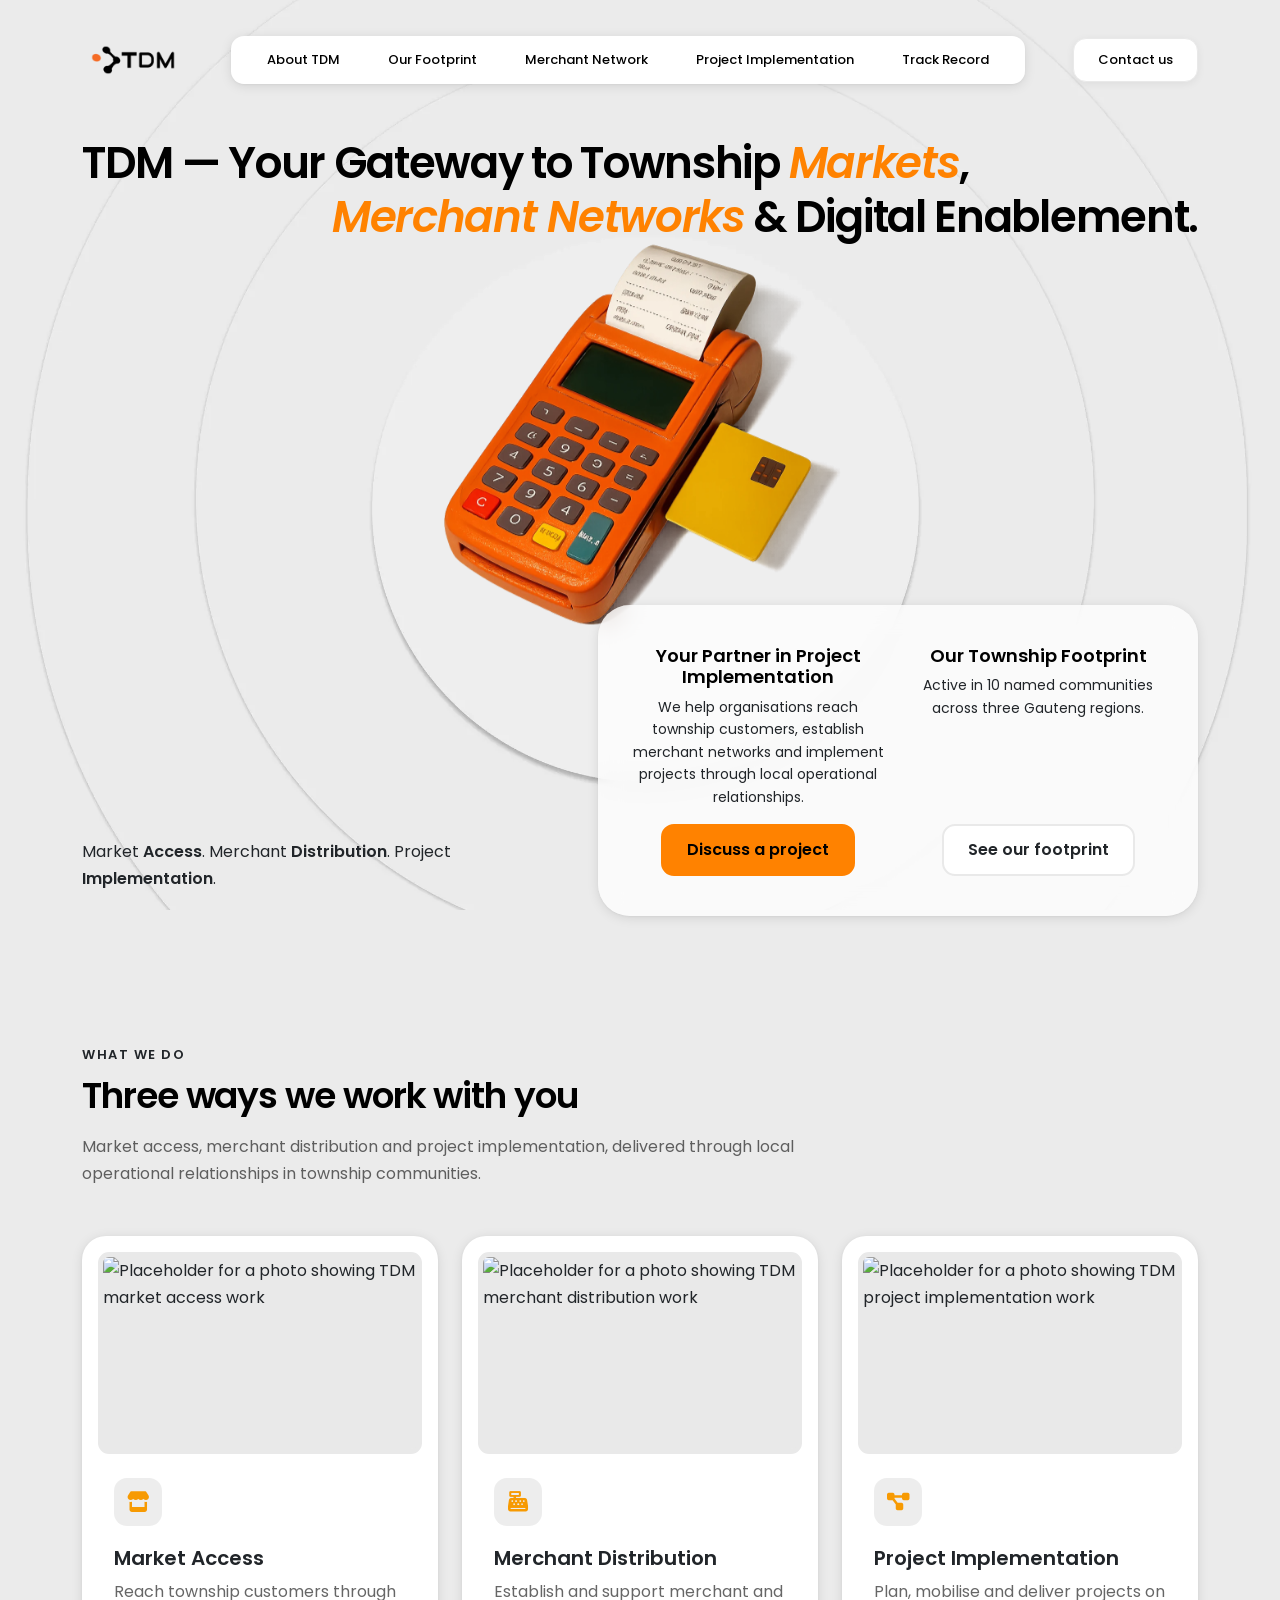
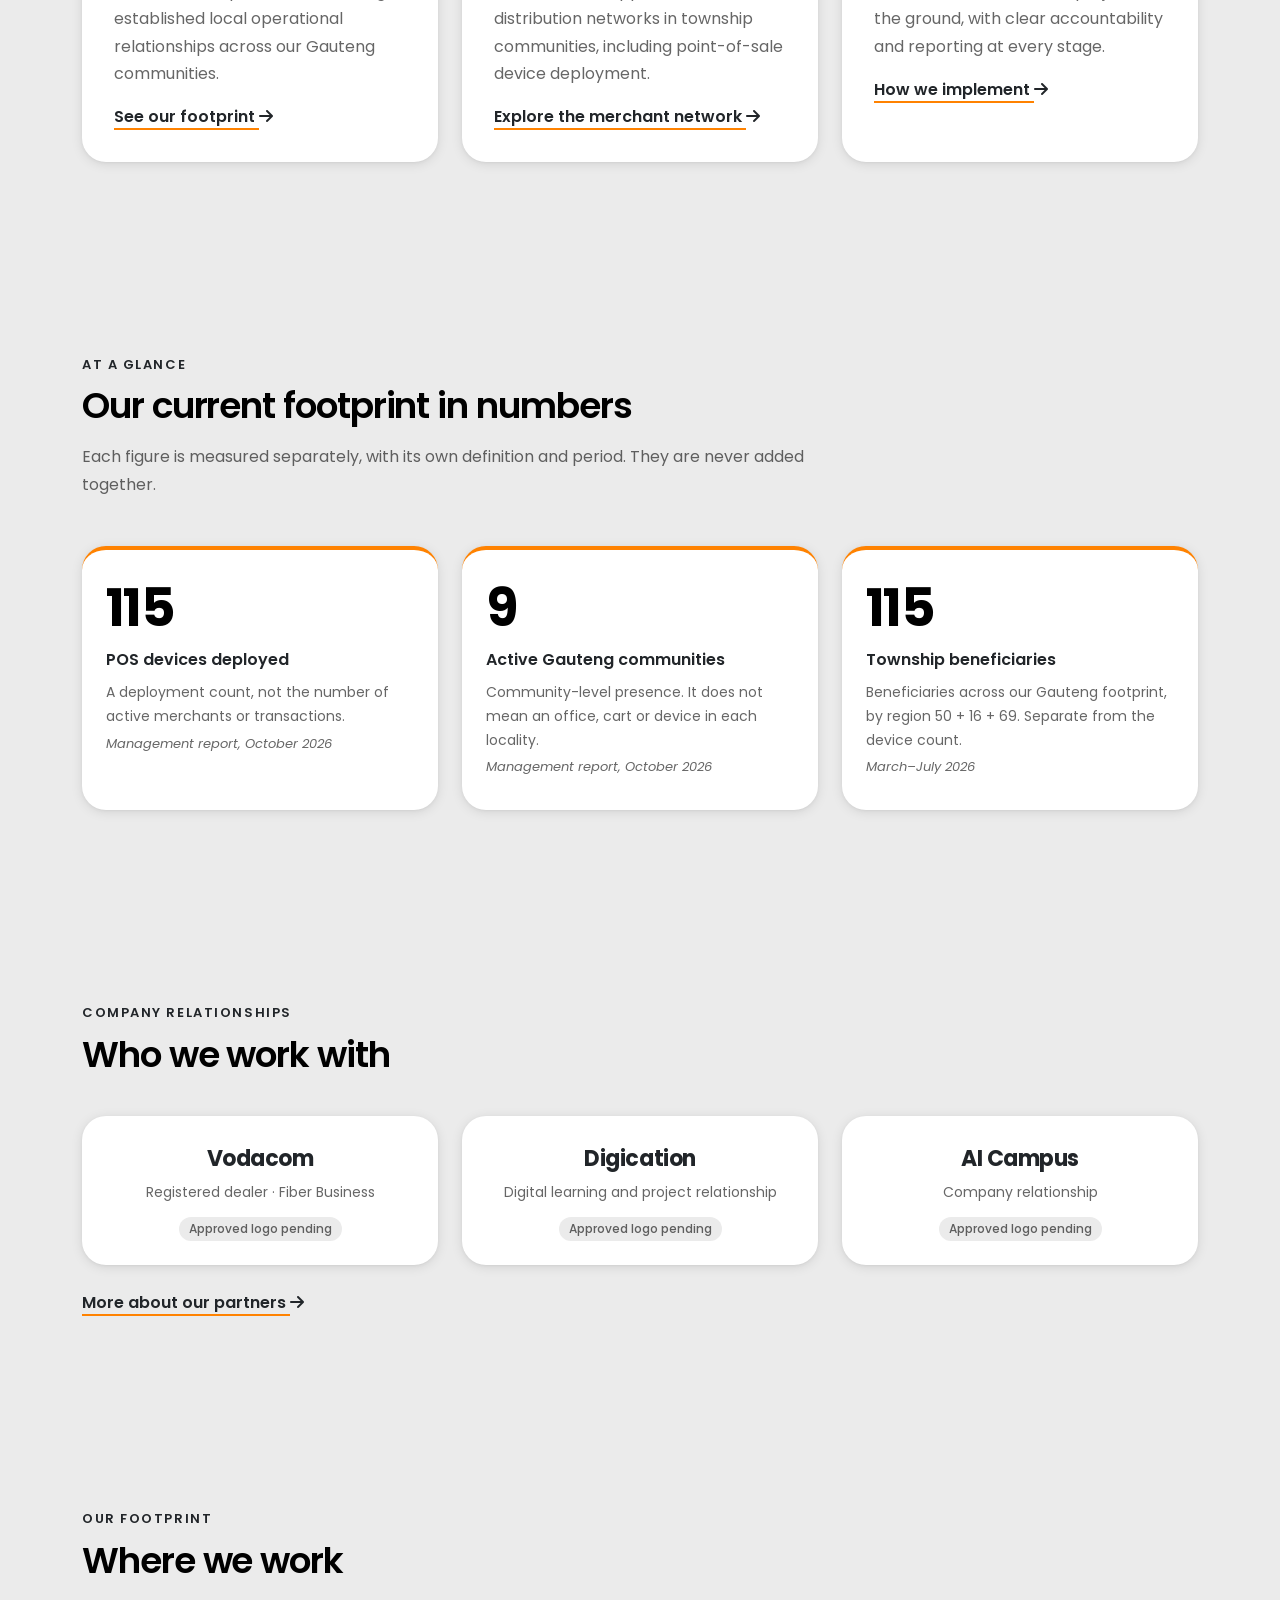
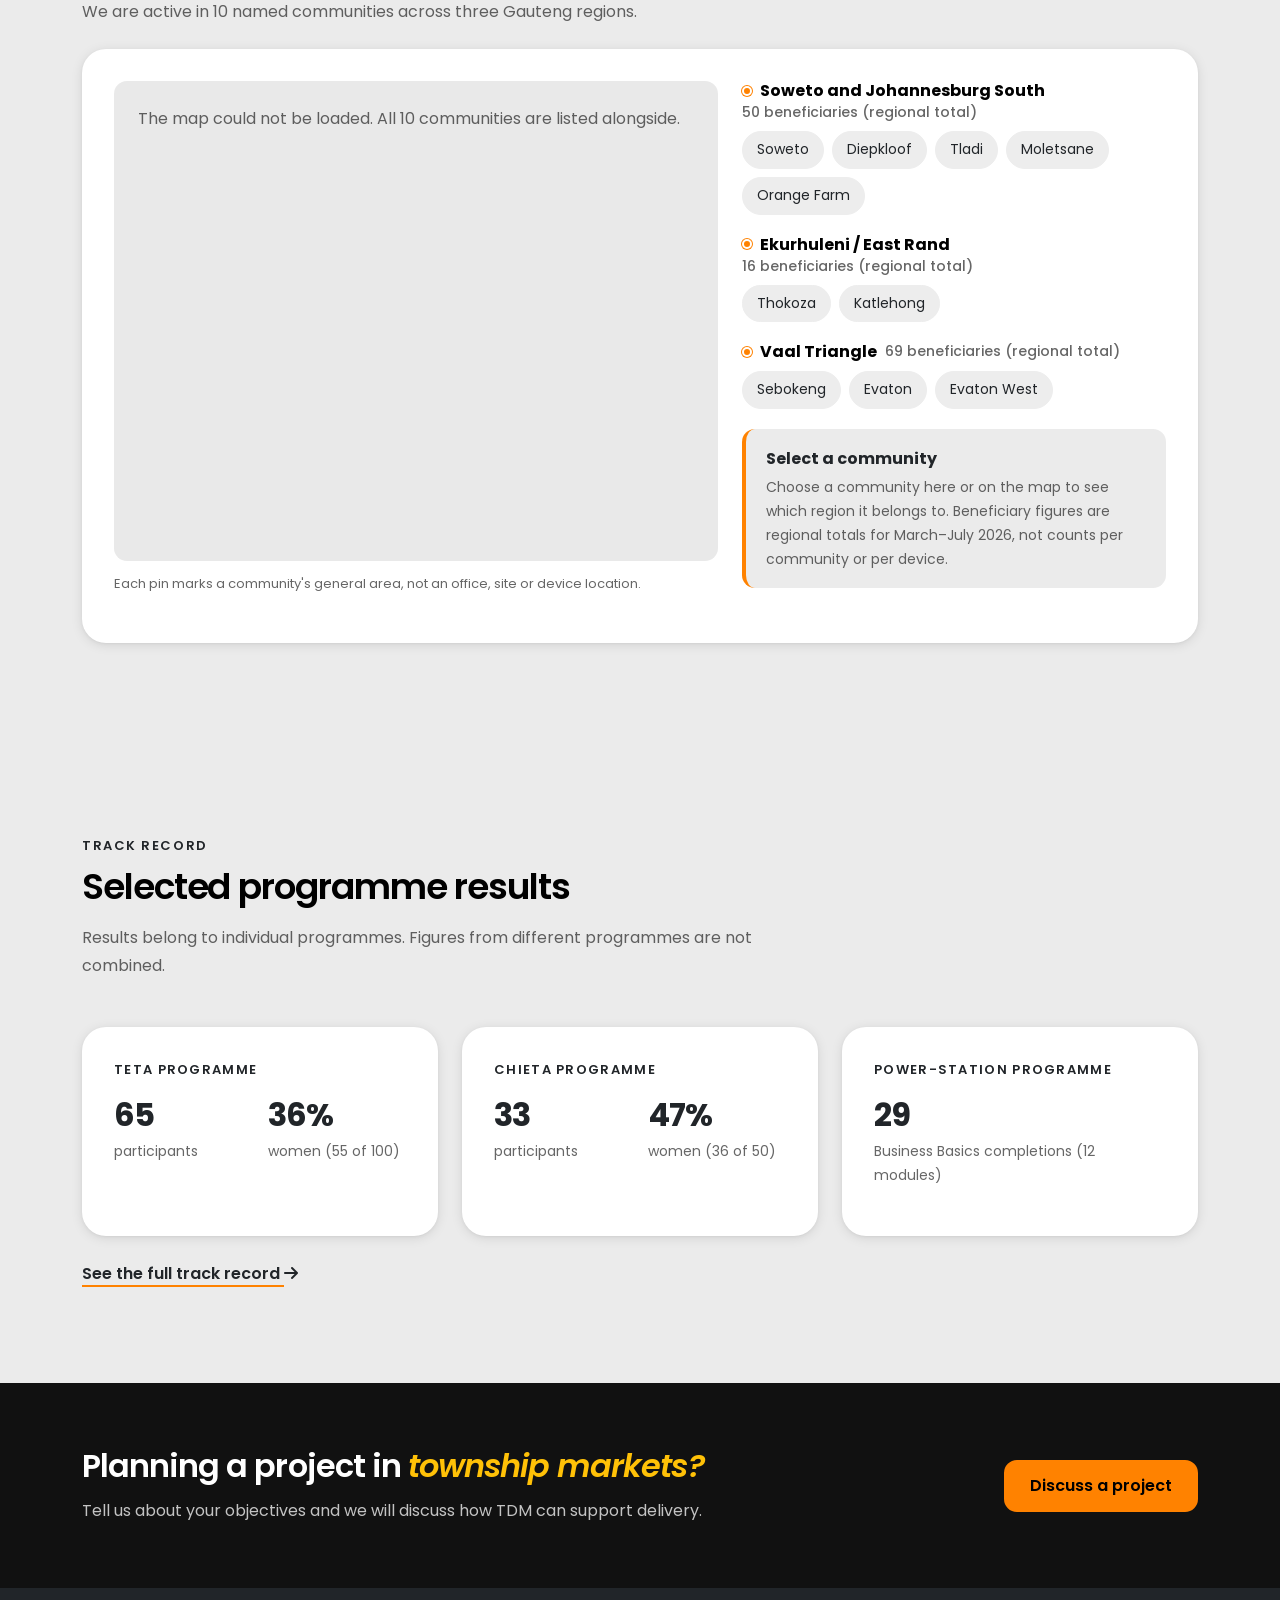
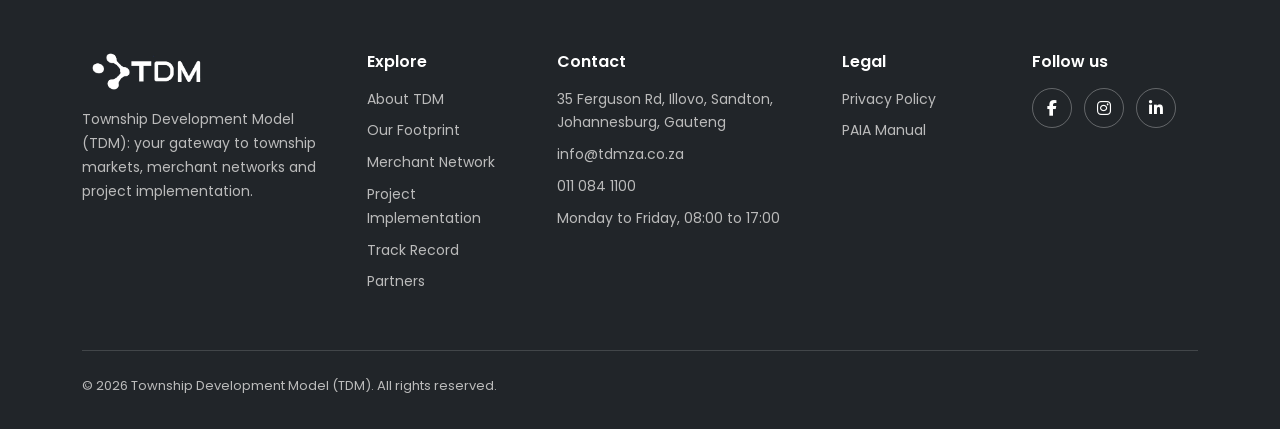
==== index.html @ f3678024 "TDM website revamp: staging build Static site built from developer package v2.0 on the original site" ====
<!DOCTYPE html>
<html lang="en-ZA">

<head>
  <meta charset="UTF-8">
  <meta name="viewport" content="width=device-width, initial-scale=1.0">
  <meta name="robots" content="noindex, nofollow">
  <title>Township Development Model (TDM) | Township Markets, Merchant Networks &amp; Project Implementation</title>
  <meta name="description" content="Township Development Model (TDM) is your gateway to township markets, merchant networks and digital enablement, and your partner in project implementation.">
  <meta name="keywords" content="TDM, Township Development Model, township markets, merchant networks, project implementation, Gauteng, digital enablement">
  <meta property="og:type" content="website">
  <meta property="og:site_name" content="Township Development Model (TDM)">
  <meta property="og:title" content="Township Development Model (TDM) | Township Markets, Merchant Networks &amp; Project Implementation">
  <meta property="og:description" content="Township Development Model (TDM) is your gateway to township markets, merchant networks and digital enablement, and your partner in project implementation.">
  <meta property="og:url" content="https://tdmza.co.za/">
  <meta property="og:image" content="https://tdmza.co.za/images/logo/tdm.webp">
  <link rel="icon" href="images/logo/tdm.webp" type="image/webp">
  <link rel="preconnect" href="https://fonts.googleapis.com">
  <link rel="preconnect" href="https://fonts.gstatic.com" crossorigin>
  <link rel="stylesheet" href="https://fonts.googleapis.com/css2?family=Poppins:wght@400;500;600;700&amp;display=swap">
  <link rel="stylesheet" href="https://cdn.jsdelivr.net/npm/bootstrap@5.3.3/dist/css/bootstrap.min.css" integrity="sha384-QWTKZyjpPEjISv5WaRU9OFeRpok6YctnYmDr5pNlyT2bRjXh0JMhjY6hW+ALEwIH" crossorigin="anonymous">
  <link rel="stylesheet" href="https://cdnjs.cloudflare.com/ajax/libs/font-awesome/6.5.1/css/all.min.css">
  <link rel="stylesheet" href="https://cdnjs.cloudflare.com/ajax/libs/leaflet/1.9.4/leaflet.min.css" integrity="sha384-c6Rcwz4e4CITMbu/NBmnNS8yN2sC3cUElMEMfP3vqqKFp7GOYaaBBCqmaWBjmkjb" crossorigin="anonymous">
  <link rel="stylesheet" href="css/styles.css">
</head>

<body class="site-body">
  <a class="skip-link" href="#main_content">Skip to main content</a>
  <header class="site-header">
    <div class="container-xl site-header-row">
      <a class="site-logo-link" href="index.html"><img src="images/logo/tdm.webp" alt="Township Development Model (TDM) home" class="site-logo" width="126" height="89"></a>
      <nav class="d-none d-lg-block" aria-label="Main navigation">
        <ul class="nav-pill d-flex">
          <li class="nav-pill-item"><a class="nav-pill-link" href="about.html">About TDM</a></li>
          <li class="nav-pill-item"><a class="nav-pill-link" href="footprint.html">Our Footprint</a></li>
          <li class="nav-pill-item"><a class="nav-pill-link" href="merchant-network.html">Merchant Network</a></li>
          <li class="nav-pill-item"><a class="nav-pill-link" href="project-implementation.html">Project Implementation</a></li>
          <li class="nav-pill-item"><a class="nav-pill-link" href="track-record.html">Track Record</a></li>
        </ul>
      </nav>
      <a class="btn-contact d-none d-lg-inline-block" href="contact.html">Contact us</a>
      <button class="hamburger d-lg-none" type="button" data-bs-toggle="offcanvas" data-bs-target="#mobile_menu" aria-controls="mobile_menu" aria-label="Open menu">
        <span class="hamburger-line"></span>
        <span class="hamburger-line"></span>
        <span class="hamburger-line"></span>
      </button>
    </div>
  </header>
  <div class="offcanvas offcanvas-end mobile-menu" tabindex="-1" id="mobile_menu" aria-labelledby="mobile_menu_title">
    <div class="offcanvas-header">
      <img class="mobile-menu-logo" src="images/logo/tdm.webp" alt="TDM" width="126" height="89">
      <h2 class="visually-hidden" id="mobile_menu_title">Menu</h2>
      <button type="button" class="btn-close mobile-menu-close" data-bs-dismiss="offcanvas" aria-label="Close menu"></button>
    </div>
    <div class="offcanvas-body">
      <nav aria-label="Mobile navigation">
        <ul class="mobile-menu-list">
          <li class="mobile-menu-item"><a class="mobile-menu-link active" aria-current="page" href="index.html">Home</a></li>
          <li class="mobile-menu-item"><a class="mobile-menu-link" href="about.html">About TDM</a></li>
          <li class="mobile-menu-item"><a class="mobile-menu-link" href="footprint.html">Our Footprint</a></li>
          <li class="mobile-menu-item"><a class="mobile-menu-link" href="merchant-network.html">Merchant Network</a></li>
          <li class="mobile-menu-item"><a class="mobile-menu-link" href="project-implementation.html">Project Implementation</a></li>
          <li class="mobile-menu-item"><a class="mobile-menu-link" href="track-record.html">Track Record</a></li>
        </ul>
        <a class="btn btn-tdm-primary mobile-menu-cta" href="contact.html">Contact us</a>
      </nav>
    </div>
  </div>
  <main id="main_content">
    <section class="hero-section" aria-labelledby="hero_title">
      <div class="container-xl">
        <h1 class="hero-title" id="hero_title">
          <span class="hero-line hero-line-1">TDM — Your Gateway to Township <em class="highlight-text">Markets</em>,</span>
          <span class="hero-line hero-line-2"><em class="highlight-text">Merchant Networks</em> &amp; Digital Enablement.</span>
        </h1>
        <img src="images/hero-tdm.webp" alt="Orange point-of-sale terminal printing a receipt beside a payment card" class="hero-image" width="1024" height="1024" fetchpriority="high">
        <p class="hero-tagline">Market <span class="hero-tagline-strong">Access</span>. Merchant <span class="hero-tagline-strong">Distribution</span>. Project <span class="hero-tagline-strong">Implementation</span>.</p>
        <div class="hero-card">
          <div class="row g-4">
            <div class="col-md-6 d-flex flex-column align-items-center">
              <h2 class="hero-card-title">Your Partner in Project Implementation</h2>
              <p class="hero-card-text">We help organisations reach township customers, establish merchant networks and implement projects through local operational relationships.</p>
              <a class="btn btn-tdm-primary mt-auto" href="contact.html">Discuss a project</a>
            </div>
            <div class="col-md-6 d-flex flex-column align-items-center">
              <h2 class="hero-card-title">Our Township Footprint</h2>
              <p class="hero-card-text">Active in 10 named communities across three Gauteng regions.</p>
              <a class="btn btn-tdm-light mt-auto" href="footprint.html">See our footprint</a>
            </div>
          </div>
        </div>
      </div>
    </section>
    <section class="section-block" aria-labelledby="capabilities_title">
      <div class="container-xl">
        <p class="section-eyebrow">What we do</p>
        <h2 class="section-title" id="capabilities_title">Three ways we work with you</h2>
        <p class="section-intro mb-5">Market access, merchant distribution and project implementation, delivered through local operational relationships in township communities.</p>
        <div class="row g-4">
          <div class="col-md-4">
            <article class="surface-card surface-card-interactive surface-card-media">
              <figure class="media-frame "><img src="https://placehold.co/640x400/e9e9e9/212529/webp?text=Market+Access+photo" alt="Placeholder for a photo showing TDM market access work" width="640" height="400" class="media-image" loading="lazy"></figure>
              <span class="card-icon"><i class="fas fa-store" aria-hidden="true"></i></span>
              <h3 class="card-title">Market Access</h3>
              <p class="card-text">Reach township customers through established local operational relationships across our Gauteng communities.</p>
              <a class="card-link" href="footprint.html">See our footprint <i class="fas fa-arrow-right" aria-hidden="true"></i></a>
            </article>
          </div>
          <div class="col-md-4">
            <article class="surface-card surface-card-interactive surface-card-media">
              <figure class="media-frame "><img src="https://placehold.co/640x400/e9e9e9/212529/webp?text=Merchant+Distribution+photo" alt="Placeholder for a photo showing TDM merchant distribution work" width="640" height="400" class="media-image" loading="lazy"></figure>
              <span class="card-icon"><i class="fas fa-cash-register" aria-hidden="true"></i></span>
              <h3 class="card-title">Merchant Distribution</h3>
              <p class="card-text">Establish and support merchant and distribution networks in township communities, including point-of-sale device deployment.</p>
              <a class="card-link" href="merchant-network.html">Explore the merchant network <i class="fas fa-arrow-right" aria-hidden="true"></i></a>
            </article>
          </div>
          <div class="col-md-4">
            <article class="surface-card surface-card-interactive surface-card-media">
              <figure class="media-frame "><img src="https://placehold.co/640x400/e9e9e9/212529/webp?text=Project+Implementation+photo" alt="Placeholder for a photo showing TDM project implementation work" width="640" height="400" class="media-image" loading="lazy"></figure>
              <span class="card-icon"><i class="fas fa-diagram-project" aria-hidden="true"></i></span>
              <h3 class="card-title">Project Implementation</h3>
              <p class="card-text">Plan, mobilise and deliver projects on the ground, with clear accountability and reporting at every stage.</p>
              <a class="card-link" href="project-implementation.html">How we implement <i class="fas fa-arrow-right" aria-hidden="true"></i></a>
            </article>
          </div>
        </div>
      </div>
    </section>
    <section class="section-block" aria-labelledby="stats_title">
      <div class="container-xl">
        <p class="section-eyebrow">At a glance</p>
        <h2 class="section-title" id="stats_title">Our current footprint in numbers</h2>
        <p class="section-intro mb-5">Each figure is measured separately, with its own definition and period. They are never added together.</p>
        <div class="row g-4">
          <div class="col-md-4">
            <div class="stat-tile">
              <span class="stat-value">135</span>
              <span class="stat-label">POS devices deployed</span>
              <p class="stat-definition">A deployment count, not the number of active merchants or transactions.</p>
              <p class="stat-period">Management report, October 2026</p>
            </div>
          </div>
          <div class="col-md-4">
            <div class="stat-tile">
              <span class="stat-value">10</span>
              <span class="stat-label">Active Gauteng communities</span>
              <p class="stat-definition">Community-level presence. It does not mean an office, cart or device in each locality.</p>
              <p class="stat-period">Management report, October 2026</p>
            </div>
          </div>
          <div class="col-md-4">
            <div class="stat-tile">
              <span class="stat-value">135</span>
              <span class="stat-label">Township beneficiaries</span>
              <p class="stat-definition">Beneficiaries across our Gauteng footprint, by region 50 + 16 + 69. Separate from the device count.</p>
              <p class="stat-period">March–July 2026</p>
            </div>
          </div>
        </div>
      </div>
    </section>
    <section class="section-block" aria-labelledby="relationships_title">
      <div class="container-xl">
        <p class="section-eyebrow">Company relationships</p>
        <h2 class="section-title" id="relationships_title">Who we work with</h2>
        <div class="row g-4 mt-2">
          <div class="col-md-4">
            <div class="logo-tile">
              <p class="logo-tile-name">Vodacom</p>
              <p class="logo-tile-label">Registered dealer · Fiber Business</p>
              <span class="logo-pending">Approved logo pending</span>
            </div>
          </div>
          <div class="col-md-4">
            <div class="logo-tile">
              <p class="logo-tile-name">Digication</p>
              <p class="logo-tile-label">Digital learning and project relationship</p>
              <span class="logo-pending">Approved logo pending</span>
            </div>
          </div>
          <div class="col-md-4">
            <div class="logo-tile">
              <p class="logo-tile-name">AI Campus</p>
              <p class="logo-tile-label">Company relationship</p>
              <span class="logo-pending">Approved logo pending</span>
            </div>
          </div>
        </div>
        <p class="mt-4 mb-0"><a class="card-link" href="partners.html">More about our partners <i class="fas fa-arrow-right" aria-hidden="true"></i></a></p>
      </div>
    </section>
    <section class="section-block" aria-labelledby="home_map_title">
      <div class="container-xl">
        <p class="section-eyebrow">Our footprint</p>
        <h2 class="section-title" id="home_map_title">Where we work</h2>
        <p class="section-intro mb-4">We are active in 10 named communities across three Gauteng regions.</p>
        <div class="footprint-map js-footprint-map">
          <div class="row g-4">
            <div class="col-lg-7">
              <div class="map-canvas js-map-canvas" role="region" aria-label="Map of TDM communities in Gauteng">
                <p class="map-fallback">The map could not be loaded. All 10 communities are listed alongside.</p>
              </div>
              <p class="map-scale-note">Each pin marks a community's general area, not an office, site or device location.</p>
            </div>
            <div class="col-lg-5">
              <div class="map-region-group">
                <h3 class="map-region-heading">Soweto and Johannesburg South <span class="map-region-count">50 beneficiaries (regional total)</span></h3>
                <ul class="map-community-list">
                  <li><button type="button" class="map-community-btn" aria-pressed="false" data-community="Soweto" data-region="Soweto and Johannesburg South" data-beneficiaries="50" data-lat="-26.2485" data-lng="27.854">Soweto</button></li>
                  <li><button type="button" class="map-community-btn" aria-pressed="false" data-community="Diepkloof" data-region="Soweto and Johannesburg South" data-beneficiaries="50" data-lat="-26.2533" data-lng="27.9547">Diepkloof</button></li>
                  <li><button type="button" class="map-community-btn" aria-pressed="false" data-community="Tladi" data-region="Soweto and Johannesburg South" data-beneficiaries="50" data-lat="-26.2611" data-lng="27.8653">Tladi</button></li>
                  <li><button type="button" class="map-community-btn" aria-pressed="false" data-community="Moletsane" data-region="Soweto and Johannesburg South" data-beneficiaries="50" data-lat="-26.2528" data-lng="27.8564">Moletsane</button></li>
                  <li><button type="button" class="map-community-btn" aria-pressed="false" data-community="Orange Farm" data-region="Soweto and Johannesburg South" data-beneficiaries="50" data-lat="-26.4833" data-lng="27.8667">Orange Farm</button></li>
                </ul>
              </div>
              <div class="map-region-group">
                <h3 class="map-region-heading">Ekurhuleni / East Rand <span class="map-region-count">16 beneficiaries (regional total)</span></h3>
                <ul class="map-community-list">
                  <li><button type="button" class="map-community-btn" aria-pressed="false" data-community="Thokoza" data-region="Ekurhuleni / East Rand" data-beneficiaries="16" data-lat="-26.3556" data-lng="28.1306">Thokoza</button></li>
                  <li><button type="button" class="map-community-btn" aria-pressed="false" data-community="Katlehong" data-region="Ekurhuleni / East Rand" data-beneficiaries="16" data-lat="-26.3333" data-lng="28.15">Katlehong</button></li>
                </ul>
              </div>
              <div class="map-region-group">
                <h3 class="map-region-heading">Vaal Triangle <span class="map-region-count">69 beneficiaries (regional total)</span></h3>
                <ul class="map-community-list">
                  <li><button type="button" class="map-community-btn" aria-pressed="false" data-community="Sebokeng" data-region="Vaal Triangle" data-beneficiaries="69" data-lat="-26.5833" data-lng="27.8333">Sebokeng</button></li>
                  <li><button type="button" class="map-community-btn" aria-pressed="false" data-community="Evaton" data-region="Vaal Triangle" data-beneficiaries="69" data-lat="-26.5167" data-lng="27.85">Evaton</button></li>
                  <li><button type="button" class="map-community-btn" aria-pressed="false" data-community="Evaton West" data-region="Vaal Triangle" data-beneficiaries="69" data-lat="-26.513" data-lng="27.808">Evaton West</button></li>
                </ul>
              </div>
              <div class="map-detail" role="status" aria-live="polite">
                <p class="map-detail-title">Select a community</p>
                <p class="map-detail-text">Choose a community here or on the map to see which region it belongs to. Beneficiary figures are regional totals for March–July 2026, not counts per community or per device.</p>
              </div>
            </div>
          </div>
        </div>
      </div>
    </section>
    <section class="section-block" aria-labelledby="record_title">
      <div class="container-xl">
        <p class="section-eyebrow">Track record</p>
        <h2 class="section-title" id="record_title">Selected programme results</h2>
        <p class="section-intro mb-5">Results belong to individual programmes. Figures from different programmes are not combined.</p>
        <div class="row g-4">
          <div class="col-md-4">
            <article class="record-card">
              <p class="record-programme">TETA programme</p>
              <dl class="record-figures">
                <div class="record-figure"><dt class="record-figure-label">participants</dt><dd class="record-figure-value">100</dd></div>
                <div class="record-figure"><dt class="record-figure-label">women (55 of 100)</dt><dd class="record-figure-value">55%</dd></div>
              </dl>
            </article>
          </div>
          <div class="col-md-4">
            <article class="record-card">
              <p class="record-programme">CHIETA programme</p>
              <dl class="record-figures">
                <div class="record-figure"><dt class="record-figure-label">participants</dt><dd class="record-figure-value">50</dd></div>
                <div class="record-figure"><dt class="record-figure-label">women (36 of 50)</dt><dd class="record-figure-value">72%</dd></div>
              </dl>
            </article>
          </div>
          <div class="col-md-4">
            <article class="record-card">
              <p class="record-programme">Power-station programme</p>
              <dl class="record-figures">
                <div class="record-figure"><dt class="record-figure-label">Business Basics completions (12 modules)</dt><dd class="record-figure-value">44</dd></div>
              </dl>
            </article>
          </div>
        </div>
        <p class="mt-4 mb-0"><a class="card-link" href="track-record.html">See the full track record <i class="fas fa-arrow-right" aria-hidden="true"></i></a></p>
      </div>
    </section>
    <section class="cta-band" aria-labelledby="cta_title">
      <div class="container-xl">
        <div class="row align-items-center g-4">
          <div class="col-lg-8">
            <h2 class="cta-title" id="cta_title">Planning a project in <span class="cta-title-accent">township markets?</span></h2>
            <p class="cta-text">Tell us about your objectives and we will discuss how TDM can support delivery.</p>
          </div>
          <div class="col-lg-4 text-lg-end">
            <a class="btn btn-tdm-primary" href="contact.html">Discuss a project</a>
          </div>
        </div>
      </div>
    </section>
  </main>
  <footer class="site-footer">
    <div class="container-xl">
      <div class="row g-4">
        <div class="col-12 col-lg-3">
          <img src="images/logo/tdm-white.webp" alt="Township Development Model (TDM)" class="footer-logo" width="833" height="253" loading="lazy">
          <p class="footer-tagline mb-0">Township Development Model (TDM): your gateway to township markets, merchant networks and project implementation.</p>
        </div>
        <div class="col-6 col-md-3 col-lg-2">
          <h2 class="footer-heading">Explore</h2>
          <ul class="footer-list">
            <li class="footer-item"><a class="footer-link" href="about.html">About TDM</a></li>
            <li class="footer-item"><a class="footer-link" href="footprint.html">Our Footprint</a></li>
            <li class="footer-item"><a class="footer-link" href="merchant-network.html">Merchant Network</a></li>
            <li class="footer-item"><a class="footer-link" href="project-implementation.html">Project Implementation</a></li>
            <li class="footer-item"><a class="footer-link" href="track-record.html">Track Record</a></li>
            <li class="footer-item"><a class="footer-link" href="partners.html">Partners</a></li>
          </ul>
        </div>
        <div class="col-6 col-md-4 col-lg-3">
          <h2 class="footer-heading">Contact</h2>
          <ul class="footer-list">
            <li class="footer-item">35 Ferguson Rd, Illovo, Sandton, Johannesburg, Gauteng</li>
            <li class="footer-item"><a class="footer-link" href="mailto:info@tdmza.co.za">info@tdmza.co.za</a></li>
            <li class="footer-item"><a class="footer-link" href="tel:+27110841100">011 084 1100</a></li>
            <li class="footer-item">Monday to Friday, 08:00 to 17:00</li>
          </ul>
        </div>
        <div class="col-6 col-md-2 col-lg-2">
          <h2 class="footer-heading">Legal</h2>
          <ul class="footer-list">
            <li class="footer-item"><a class="footer-link" href="https://tdmza.co.za/privacyPolicy.html">Privacy Policy</a></li>
            <li class="footer-item"><a class="footer-link" href="https://tdmza.co.za/paiaManual.html">PAIA Manual</a></li>
          </ul>
        </div>
        <div class="col-6 col-md-3 col-lg-2">
          <h2 class="footer-heading">Follow us</h2>
          <div class="footer-social">
            <a class="footer-social-link" href="https://www.facebook.com/TownshipDeliveryModel" target="_blank" rel="noopener noreferrer" aria-label="TDM on Facebook (opens in a new tab)"><i class="fab fa-facebook-f" aria-hidden="true"></i></a>
            <a class="footer-social-link" href="https://www.instagram.com/tdmza/" target="_blank" rel="noopener noreferrer" aria-label="TDM on Instagram (opens in a new tab)"><i class="fab fa-instagram" aria-hidden="true"></i></a>
            <a class="footer-social-link" href="https://www.linkedin.com/company/township-delivery-model/" target="_blank" rel="noopener noreferrer" aria-label="TDM on LinkedIn (opens in a new tab)"><i class="fab fa-linkedin-in" aria-hidden="true"></i></a>
          </div>
        </div>
      </div>
      <p class="footer-bottom mb-0">&copy; 2026 Township Development Model (TDM). All rights reserved.</p>
    </div>
  </footer>
  <script src="https://cdn.jsdelivr.net/npm/bootstrap@5.3.3/dist/js/bootstrap.bundle.min.js" integrity="sha384-YvpcrYf0tY3lHB60NNkmXc5s9fDVZLESaAA55NDzOxhy9GkcIdslK1eN7N6jIeHz" crossorigin="anonymous"></script>
  <script src="js/count-up.js"></script>
  <script src="https://cdnjs.cloudflare.com/ajax/libs/leaflet/1.9.4/leaflet.min.js" integrity="sha384-NElt3Op+9NBMCYaef5HxeJmU4Xeard/Lku8ek6hoPTvYkQPh3zLIrJP7KiRocsxO" crossorigin="anonymous"></script>
  <script src="js/footprint-map.js"></script>
</body>

</html>
---- css/styles.css ----
:root {
  --tdm-orange: #ff8200;
  --tdm-amber: #ffc107;
  --tdm-gold: #f79a02;
  --tdm-ink: #111;
  --tdm-charcoal: #212529;
  --tdm-black: #000;
  --tdm-base: #ebebeb;
  --tdm-card: #fff;
  --tdm-line: #e9e9e9;
  --tdm-muted: #0009;
  --tdm-footer-muted: #bbb;
  --tdm-radius: 13px;
  --tdm-radius-lg: 24px;
  --tdm-spring: cubic-bezier(0.34, 1.56, 0.64, 1);
  --tdm-shadow-elevated: 0 2px 12px #0000001a, 0 1px 3px #0000000d;
  --tdm-shadow-floating: 0 10px 40px #00000026, 0 2px 8px #0000001a;
  --tdm-space-section: 4rem;
  --bs-body-font-family: "Poppins", system-ui, -apple-system, "Segoe UI", roboto, arial, sans-serif;
  --bs-body-color: #212529;
  --bs-body-bg: #ebebeb;
  --bs-body-line-height: 1.7;
  --bs-link-color: #212529;
  --bs-link-color-rgb: 33, 37, 41;
  --bs-link-hover-color: #000;
  --bs-link-hover-color-rgb: 0, 0, 0;
}

@media (width >= 992px) {
  :root {
    --tdm-space-section: 6rem;
  }
}

.site-body {
  background: var(--tdm-base) url("../images/hero-bg.webp") no-repeat center top / max(100%, 1400px) auto;
}

.skip-link {
  position: absolute;
  top: -100px;
  left: 1rem;
  z-index: 20000;
  padding: 0.75rem 1rem;
  border-radius: var(--tdm-radius);
  background-color: var(--tdm-charcoal);
  color: var(--tdm-card);
  font-weight: 600;
}

.skip-link:focus-visible {
  top: 1rem;
  outline: 3px solid var(--tdm-amber);
}

.site-header {
  position: relative;
  z-index: 1000;
  padding: 1.5rem 0;
  animation: slide-down 0.8s ease-out both;
}

@keyframes slide-down {
  from {
    opacity: 0;
    transform: translateY(-100%);
  }

  to {
    opacity: 1;
    transform: translateY(0);
  }
}

.site-header-row {
  display: flex;
  align-items: center;
  justify-content: space-between;
  gap: 1rem;
}

.site-logo-link {
  display: inline-block;
  border-radius: 8px;
}

.site-logo-link:focus-visible {
  outline: 3px solid var(--tdm-black);
  outline-offset: 4px;
}

.site-logo {
  display: block;
  width: auto;
  height: 52px;
}

@media (width >= 992px) {
  .site-logo {
    height: 72px;
  }
}

.nav-pill {
  position: relative;
  align-items: center;
  gap: 1.25rem;
  margin: 0;
  padding: 0.3rem 1.25rem;
  border-radius: var(--tdm-radius);
  background-color: var(--tdm-card);
  box-shadow: var(--tdm-shadow-elevated);
  list-style: none;
}

@media (width >= 1200px) {
  .nav-pill {
    gap: 2.5rem;
    padding: 0.3rem 2rem;
  }
}

.nav-pill-item {
  position: relative;
}

.nav-pill-link {
  position: relative;
  display: block;
  padding: 0.5rem 0.25rem;
  border: 0;
  background: none;
  color: var(--tdm-black);
  font-size: 0.8125rem;
  font-weight: 500;
  text-decoration: none;
}

.nav-pill-link::after {
  position: absolute;
  bottom: 0.25rem;
  left: 50%;
  width: 24px;
  height: 2px;
  margin-left: -12px;
  border-radius: 2px;
  background-color: var(--tdm-orange);
  content: "";
  transform: scaleX(0);
  transition: transform 0.3s var(--tdm-spring);
}

.nav-pill-link:hover,
.nav-pill-link.active {
  color: var(--tdm-black);
}

.nav-pill-link:hover::after,
.nav-pill-link.active::after,
.nav-pill-item.is-open .nav-pill-link::after {
  transform: scaleX(1);
}

.nav-pill-link:focus-visible {
  border-radius: 6px;
  outline: 3px solid var(--tdm-black);
  outline-offset: 2px;
}

.nav-pill-link:active {
  opacity: 0.75;
}

.btn-contact {
  padding: 0.625rem 1.5rem;
  border: 1.5px solid var(--tdm-line);
  border-radius: var(--tdm-radius);
  background-color: var(--tdm-card);
  box-shadow: 0 2px 8px #0000000f;
  color: var(--tdm-black);
  font-size: 0.8125rem;
  font-weight: 500;
  text-decoration: none;
  transition: transform 0.3s var(--tdm-spring);
}

.btn-contact:hover {
  border-color: var(--tdm-black);
  background-color: var(--tdm-black);
  color: var(--tdm-card);
  transform: translateY(-2px);
}

.btn-contact:focus-visible {
  outline: 3px solid var(--tdm-black);
  outline-offset: 3px;
}

.btn-contact:active {
  transform: translateY(1px) scale(0.98);
}

.hamburger {
  display: flex;
  flex-direction: column;
  gap: 5px;
  padding: 0.75rem;
  border: 0;
  border-radius: 8px;
  background-color: var(--tdm-card);
  box-shadow: var(--tdm-shadow-elevated);
}

.hamburger:focus-visible {
  outline: 3px solid var(--tdm-black);
  outline-offset: 3px;
}

.hamburger:active {
  transform: scale(0.95);
}

.hamburger-line {
  display: block;
  width: 25px;
  height: 3px;
  border-radius: 2px;
  background-color: var(--tdm-charcoal);
}

.mobile-menu {
  --bs-offcanvas-width: 100%;
  --bs-offcanvas-bg: #fff;
}

.mobile-menu-logo {
  width: auto;
  height: 44px;
}

.mobile-menu-close:focus-visible {
  outline: 3px solid var(--tdm-black);
  outline-offset: 3px;
  box-shadow: none;
}

.mobile-menu-list {
  margin: 0;
  padding: 0;
  list-style: none;
}

.mobile-menu-item {
  border-bottom: 1px solid #ededed;
}

.mobile-menu-link {
  display: flex;
  gap: 0.75rem;
  align-items: center;
  justify-content: space-between;
  width: 100%;
  padding: 1rem 0;
  border: 0;
  background: none;
  color: var(--tdm-black);
  font-size: 1.0625rem;
  font-weight: 500;
  text-align: left;
  text-decoration: none;
}

.mobile-menu-link:hover,
.mobile-menu-link.active {
  color: var(--tdm-black);
  text-decoration: underline 2px var(--tdm-orange);
  text-underline-offset: 0.35em;
}

.mobile-menu-link:focus-visible {
  border-radius: 6px;
  outline: 3px solid var(--tdm-black);
  outline-offset: 2px;
}

.mobile-menu-link:active {
  opacity: 0.75;
}

.mobile-menu-cta {
  width: 100%;
  margin-top: 1.5rem;
}

.hero-section {
  position: relative;
  overflow: hidden;
  padding-block: 1rem 3rem;
}

@media (width >= 992px) {
  .hero-section {
    padding-bottom: 2rem;
  }

  .hero-section .container-xl {
    position: relative;
    min-height: clamp(760px, calc(100vh - 120px), 840px);
  }
}

.hero-title {
  max-width: 1180px;
  margin: 0 auto;
  color: var(--tdm-black);
  font-size: clamp(1.625rem, 3.4vw, 3rem);
  font-weight: 600;
  line-height: 1.25;
  letter-spacing: -0.03em;
}

.hero-line {
  display: block;
}

.hero-line-1 {
  animation: slide-from-left 1s ease-out both;
}

.hero-line-2 {
  text-align: right;
  animation: slide-from-right 1s ease-out 0.2s both;
}

.highlight-text {
  color: var(--tdm-orange);
  font-style: italic;
}

.hero-image {
  display: block;
  width: 100%;
  max-width: 300px;
  height: auto;
  margin: 1.5rem auto 0;
  animation: slide-from-bottom 1s ease-out 0.4s both;
}

@media (width >= 768px) {
  .hero-image {
    max-width: 420px;
    margin-top: -1rem;
  }
}

.hero-tagline {
  margin: 1.5rem 0 0;
  color: var(--tdm-charcoal);
  font-size: 1rem;
  text-align: center;
  animation: slide-from-left 1s ease-out 0.6s both;
}

.hero-tagline-strong {
  font-weight: 600;
}

.hero-card {
  margin-top: 1.5rem;
  padding: 2rem 1.5rem;
  border-radius: 32px;
  background-color: #ffffffbf;
  backdrop-filter: blur(12px);
  box-shadow: var(--tdm-shadow-elevated);
  text-align: center;
  animation: slide-from-right 1s ease-out 0.6s both;
}

@media (width >= 992px) {
  .hero-tagline {
    position: absolute;
    bottom: 1.5rem;
    left: 0.75rem;
    max-width: 24rem;
    text-align: left;
  }

  .hero-card {
    position: absolute;
    right: 0.75rem;
    bottom: 0;
    width: 500px;
    margin-top: 0;
    padding: 2.5rem 2rem;
  }
}

@media (width >= 1200px) {
  .hero-card {
    width: 600px;
  }
}

.hero-card-title {
  margin-bottom: 0.5rem;
  color: var(--tdm-black);
  font-size: 1.125rem;
  font-weight: 600;
}

.hero-card-text {
  margin-bottom: 1rem;
  color: var(--tdm-charcoal);
  font-size: 0.875rem;
  line-height: 1.6;
}

@keyframes slide-from-left {
  from {
    opacity: 0;
    transform: translateX(-60px);
  }

  to {
    opacity: 1;
    transform: translateX(0);
  }
}

@keyframes slide-from-right {
  from {
    opacity: 0;
    transform: translateX(60px);
  }

  to {
    opacity: 1;
    transform: translateX(0);
  }
}

@keyframes slide-from-bottom {
  from {
    opacity: 0;
    transform: translateY(60px);
  }

  to {
    opacity: 1;
    transform: translateY(0);
  }
}

.page-hero {
  overflow-x: clip;
  padding-block: 2.5rem 3.5rem;
  text-align: center;
}

@media (width >= 992px) {
  .page-hero {
    padding-block: 4rem 5rem;
  }
}

.page-hero-title {
  margin-bottom: 0.75rem;
  color: var(--tdm-black);
  font-size: clamp(2rem, 5vw, 3.375rem);
  font-weight: 600;
  letter-spacing: -0.03em;
  animation: slide-from-left 0.9s ease-out both;
}

.page-hero-lead {
  max-width: 44rem;
  margin: 0 auto;
  color: var(--tdm-muted);
  font-size: 1.0625rem;
  animation: slide-from-right 0.9s ease-out 0.15s both;
}

.media-frame {
  position: relative;
  margin: 0;
  overflow: hidden;
  border-radius: var(--tdm-radius-lg);
  border: 5px solid var(--tdm-line);
  background-color: var(--tdm-line);
  box-shadow: var(--tdm-shadow-elevated);
}

.media-image {
  display: block;
  width: 100%;
  height: 100%;
  object-fit: cover;
}

.page-hero-media {
  max-width: 1180px;
  margin: 2.5rem auto 0;
  aspect-ratio: 12 / 5;
  animation: slide-from-right 0.9s ease-out 0.3s both;
}

.page-hero-leaders {
  display: flex;
  flex-wrap: wrap;
  gap: 1.5rem;
  justify-content: center;
  margin-top: 2.5rem;
  animation: slide-from-right 0.9s ease-out 0.3s both;
}

.leader-figure {
  display: flex;
  gap: 1rem;
  align-items: center;
  margin: 0;
  padding: 0.75rem 1.5rem 0.75rem 0.75rem;
  border-radius: 999px;
  background-color: var(--tdm-card);
  box-shadow: var(--tdm-shadow-elevated);
  text-align: left;
}

.leader-photo {
  width: 4.5rem;
  height: 4.5rem;
  border: 3px solid var(--tdm-orange);
  border-radius: 50%;
  object-fit: cover;
}

.leader-caption {
  display: flex;
  flex-direction: column;
}

.leader-name {
  color: var(--tdm-black);
  font-weight: 700;
}

.leader-role {
  color: var(--tdm-muted);
  font-size: 0.875rem;
}

.surface-card-media .media-frame {
  margin: -1rem -1rem 1.5rem;
  aspect-ratio: 8 / 5;
  border-radius: calc(var(--tdm-radius) - 2px);
  box-shadow: none;
}

.btn-tdm-primary,
.btn-tdm-light {
  padding: 0.75rem 1.5rem;
  border-radius: var(--tdm-radius);
  font-weight: 600;
  transition: transform 0.3s var(--tdm-spring);
}

.btn-tdm-primary {
  border: 2px solid var(--tdm-orange);
  background-color: var(--tdm-orange);
  color: var(--tdm-black);
}

.btn-tdm-primary:hover {
  border-color: var(--tdm-black);
  background-color: var(--tdm-black);
  color: var(--tdm-card);
}

.btn-tdm-light {
  border: 2px solid var(--tdm-line);
  background-color: var(--tdm-card);
  color: var(--tdm-charcoal);
}

.btn-tdm-light:hover {
  border-color: var(--tdm-black);
  background-color: var(--tdm-black);
  color: var(--tdm-card);
}

.btn-tdm-primary:hover,
.btn-tdm-light:hover {
  transform: translateY(-2px);
}

.btn-tdm-primary:active,
.btn-tdm-light:active {
  transform: translateY(1px) scale(0.98);
}

.btn-tdm-primary:focus-visible,
.btn-tdm-light:focus-visible {
  outline: 3px solid var(--tdm-black);
  outline-offset: 3px;
  box-shadow: none;
}

.btn-tdm-primary:disabled {
  opacity: 0.6;
  transform: none;
}

.section-block {
  padding-block: var(--tdm-space-section);
}

.section-eyebrow {
  margin-bottom: 0.5rem;
  color: var(--tdm-charcoal);
  font-size: 0.8125rem;
  font-weight: 600;
  letter-spacing: 0.12em;
  text-transform: uppercase;
}

.section-title {
  margin-bottom: 1rem;
  color: var(--tdm-black);
  font-size: clamp(1.625rem, 3vw, 2.25rem);
  font-weight: 600;
  letter-spacing: -0.03em;
}

.section-intro {
  max-width: 46rem;
  color: var(--tdm-muted);
}

.surface-card,
.stat-tile,
.record-card,
.process-step,
.contact-card,
.logo-tile,
.footprint-map,
.enquiry-form {
  border-radius: var(--tdm-radius-lg);
  background-color: var(--tdm-card);
  box-shadow: var(--tdm-shadow-elevated);
}

.surface-card {
  height: 100%;
  padding: 2rem;
}

.surface-card-interactive {
  transition: transform 0.35s var(--tdm-spring);
}

.surface-card-interactive:hover {
  transform: translateY(-4px);
}

.card-icon {
  display: inline-flex;
  align-items: center;
  justify-content: center;
  width: 3rem;
  height: 3rem;
  margin-bottom: 1.25rem;
  border-radius: var(--tdm-radius);
  background-color: #ededed;
  color: var(--tdm-gold);
  font-size: 1.25rem;
}

.card-title {
  margin-bottom: 0.5rem;
  font-size: 1.25rem;
  font-weight: 600;
}

.card-text {
  margin-bottom: 1rem;
  color: var(--tdm-muted);
}

.card-link {
  color: var(--tdm-charcoal);
  font-weight: 600;
  text-decoration: underline 2px var(--tdm-orange);
  text-underline-offset: 0.35em;
}

.card-link:hover {
  color: var(--tdm-black);
  text-decoration-color: var(--tdm-black);
}

.card-link .fa-arrow-right {
  transition: transform 0.3s var(--tdm-spring);
}

.card-link:hover .fa-arrow-right {
  transform: translateX(4px);
}

.card-link:focus-visible {
  border-radius: 4px;
  outline: 3px solid var(--tdm-black);
  outline-offset: 3px;
}

.card-link:active {
  opacity: 0.8;
}

.stat-tile {
  height: 100%;
  padding: 2rem 1.5rem;
  border-top: 4px solid var(--tdm-orange);
}

.stat-value {
  display: block;
  color: var(--tdm-black);
  font-size: clamp(2.5rem, 5vw, 3.25rem);
  font-weight: 700;
  line-height: 1;
  letter-spacing: -0.03em;
  font-variant-numeric: tabular-nums;
}

.stat-label {
  display: block;
  margin-block: 0.75rem 0.5rem;
  font-weight: 600;
}

.stat-definition {
  margin-bottom: 0.25rem;
  color: var(--tdm-muted);
  font-size: 0.875rem;
}

.stat-period {
  margin-bottom: 0;
  color: var(--tdm-muted);
  font-size: 0.8125rem;
  font-style: italic;
}

.data-note {
  margin-top: 1.5rem;
  color: var(--tdm-muted);
  font-size: 0.875rem;
}

.logo-tile {
  display: flex;
  flex-direction: column;
  align-items: center;
  justify-content: center;
  height: 100%;
  min-height: 9rem;
  padding: 1.5rem;
  text-align: center;
}

.logo-tile-name {
  margin-bottom: 0.25rem;
  font-size: 1.375rem;
  font-weight: 700;
  letter-spacing: -0.02em;
}

.logo-tile-label {
  margin-bottom: 0.75rem;
  color: var(--tdm-muted);
  font-size: 0.875rem;
}

.logo-pending {
  padding: 0.125rem 0.625rem;
  border-radius: 999px;
  background-color: var(--tdm-base);
  color: var(--tdm-muted);
  font-size: 0.75rem;
  font-weight: 500;
}

.footprint-map {
  padding: 1.5rem;
}

@media (width >= 992px) {
  .footprint-map {
    padding: 2rem;
  }
}

.map-canvas {
  position: relative;
  z-index: 0;
  width: 100%;
  height: 22rem;
  overflow: hidden;
  border-radius: var(--tdm-radius);
  background-color: var(--tdm-line);
}

@media (width >= 992px) {
  .map-canvas {
    height: 30rem;
  }
}

.map-fallback {
  margin: 0;
  padding: 1.5rem;
  color: var(--tdm-muted);
}

.map-canvas .leaflet-tooltip {
  border: 0;
  border-radius: 6px;
  background-color: var(--tdm-card);
  box-shadow: 0 4px 15px #0003;
  color: var(--tdm-black);
  font-family: Poppins, sans-serif;
  font-size: 0.8125rem;
  font-weight: 600;
}

.map-canvas .leaflet-tooltip-top::before {
  border-top-color: var(--tdm-card);
}

.map-canvas .leaflet-tile-pane {
  filter: grayscale(1) contrast(0.85) brightness(1.08);
}

.map-canvas .leaflet-bar {
  border: 0;
  box-shadow: var(--tdm-shadow-elevated);
}

.map-canvas .leaflet-bar a {
  border-bottom-color: var(--tdm-line);
  background-color: var(--tdm-card);
  color: var(--tdm-charcoal);
}

.map-canvas .leaflet-bar a:hover,
.map-canvas .leaflet-bar a:focus-visible {
  background-color: #ededed;
  color: var(--tdm-black);
}

.map-canvas .leaflet-bar a:active {
  background-color: var(--tdm-line);
}

.map-canvas .leaflet-bar a.leaflet-disabled {
  background-color: #ededed;
  color: #999;
}

.map-canvas .leaflet-control-attribution {
  background-color: #ffffffbf;
  color: var(--tdm-charcoal);
}

.map-canvas .leaflet-control-attribution a {
  color: var(--tdm-black);
}

.map-canvas .leaflet-interactive:focus-visible {
  outline: 3px solid var(--tdm-black);
}

.map-scale-note {
  margin-top: 0.75rem;
  color: var(--tdm-muted);
  font-size: 0.8125rem;
}

.map-region-group {
  margin-bottom: 1.25rem;
}

.map-region-heading {
  display: flex;
  flex-wrap: wrap;
  gap: 0.25rem 0.5rem;
  align-items: center;
  margin-bottom: 0.625rem;
  color: var(--tdm-black);
  font-size: 1rem;
  font-weight: 700;
}

.map-region-heading::before {
  width: 0.625rem;
  height: 0.625rem;
  border: 2px solid var(--tdm-card);
  border-radius: 50%;
  background-color: var(--tdm-orange);
  box-shadow: 0 0 0 1px var(--tdm-orange);
  content: "";
}

.map-region-count {
  color: var(--tdm-muted);
  font-size: 0.875rem;
  font-weight: 500;
}

.map-community-list {
  display: flex;
  flex-wrap: wrap;
  gap: 0.5rem;
  margin: 0;
  padding: 0;
  list-style: none;
}

.map-community-btn {
  padding: 0.375rem 0.875rem;
  border: 1px solid #ededed;
  border-radius: 999px;
  background-color: #ededed;
  color: var(--tdm-charcoal);
  font-size: 0.875rem;
  font-weight: 400;
  transition: transform 0.3s var(--tdm-spring);
}

.map-community-btn:hover {
  border-color: var(--tdm-orange);
  transform: translateY(-2px);
}

.map-community-btn:focus-visible {
  outline: 3px solid var(--tdm-black);
  outline-offset: 2px;
}

.map-community-btn:active {
  transform: scale(0.97);
}

.map-community-btn[aria-pressed="true"] {
  border-color: var(--tdm-orange);
  background-color: var(--tdm-orange);
  color: var(--tdm-black);
  font-weight: 600;
}

.map-detail {
  margin-top: 1rem;
  padding: 1rem 1.25rem;
  border-left: 4px solid var(--tdm-orange);
  border-radius: var(--tdm-radius);
  background-color: var(--tdm-base);
}

.map-detail-title {
  margin-bottom: 0.25rem;
  font-weight: 700;
}

.map-detail-text {
  margin-bottom: 0;
  color: var(--tdm-muted);
  font-size: 0.875rem;
}

.record-card {
  height: 100%;
  padding: 2rem;
}

.record-programme {
  margin-bottom: 1rem;
  color: var(--tdm-charcoal);
  font-size: 0.8125rem;
  font-weight: 600;
  letter-spacing: 0.1em;
  text-transform: uppercase;
}

.record-figures {
  display: grid;
  grid-template-columns: repeat(auto-fit, minmax(7.5rem, 1fr));
  gap: 1rem;
  margin: 0 0 1rem;
}

.record-figure {
  display: flex;
  flex-direction: column-reverse;
}

.record-figure-value {
  margin-left: 0;
  font-size: 2rem;
  font-weight: 700;
  line-height: 1.1;
  letter-spacing: -0.03em;
  font-variant-numeric: tabular-nums;
}

.record-figure-label {
  color: var(--tdm-muted);
  font-size: 0.875rem;
  font-weight: 400;
}

.process-step {
  height: 100%;
  padding: 1.75rem 1.5rem;
}

.process-step-number {
  display: block;
  margin-bottom: 0.75rem;
  color: var(--tdm-orange);
  font-size: 0.875rem;
  font-weight: 700;
  letter-spacing: 0.1em;
}

.cta-band {
  padding-block: 4rem;
  background-color: var(--tdm-ink);
  color: var(--tdm-card);
}

.cta-band .btn-tdm-primary:hover {
  border-color: var(--tdm-card);
  background-color: var(--tdm-card);
  color: var(--tdm-black);
}

.cta-band .btn-tdm-primary:focus-visible {
  outline-color: var(--tdm-amber);
}

.cta-title {
  margin-bottom: 0.75rem;
  font-size: clamp(1.5rem, 3vw, 2rem);
  font-weight: 600;
  letter-spacing: -0.03em;
}

.cta-title-accent {
  color: var(--tdm-amber);
  font-style: italic;
}

.cta-text {
  margin-bottom: 0;
  color: #ffffffbf;
}

.contact-card {
  display: flex;
  gap: 1rem;
  align-items: flex-start;
  height: 100%;
  padding: 1.5rem;
}

.contact-card-icon {
  display: inline-flex;
  flex-shrink: 0;
  align-items: center;
  justify-content: center;
  width: 3rem;
  height: 3rem;
  border-radius: var(--tdm-radius);
  background-color: #ededed;
  color: var(--tdm-gold);
  font-size: 1.125rem;
}

.contact-card-title {
  margin-bottom: 0.25rem;
  font-size: 1rem;
  font-weight: 700;
}

.contact-card-text {
  margin-bottom: 0;
  color: var(--tdm-muted);
}

.enquiry-form {
  padding: 2rem;
}

.enquiry-label {
  margin-bottom: 0.375rem;
  font-size: 0.875rem;
  font-weight: 600;
}

.enquiry-input {
  padding: 0.75rem 1rem;
  border-color: #999;
  border-radius: var(--tdm-radius);
}

.enquiry-input:focus,
.enquiry-check:focus {
  border-color: var(--tdm-black);
  box-shadow: 0 0 0 0.2rem #0003;
}

.enquiry-check:checked {
  border-color: var(--tdm-black);
  background-color: var(--tdm-black);
}

.enquiry-honeypot {
  position: absolute;
  left: -9999px;
}

.enquiry-status {
  margin-top: 1rem;
  font-weight: 500;
}

.enquiry-status.is-success {
  padding-left: 0.75rem;
  border-left: 4px solid var(--tdm-orange);
  color: var(--tdm-charcoal);
}

.enquiry-status.is-error {
  padding-left: 0.75rem;
  border-left: 4px solid #ff0101;
  color: var(--tdm-charcoal);
}

.site-footer {
  padding-block: 4rem 2rem;
  background-color: var(--tdm-charcoal);
  color: var(--tdm-card);
}

.footer-logo {
  width: auto;
  height: 40px;
  margin-bottom: 1rem;
}

.footer-tagline {
  color: var(--tdm-footer-muted);
  font-size: 0.875rem;
}

.footer-heading {
  margin-bottom: 1rem;
  font-size: 1rem;
  font-weight: 600;
}

.footer-list {
  margin: 0;
  padding: 0;
  list-style: none;
}

.footer-item {
  margin-bottom: 0.5rem;
  color: var(--tdm-footer-muted);
  font-size: 0.875rem;
}

.footer-link {
  color: var(--tdm-footer-muted);
  text-decoration: none;
}

.footer-link:hover {
  color: var(--tdm-card);
  text-decoration: underline;
}

.footer-link:focus-visible {
  border-radius: 4px;
  outline: 3px solid var(--tdm-amber);
  outline-offset: 2px;
}

.footer-link:active {
  color: var(--tdm-amber);
}

.footer-social {
  display: flex;
  gap: 0.75rem;
}

.footer-social-link {
  display: inline-flex;
  align-items: center;
  justify-content: center;
  width: 2.5rem;
  height: 2.5rem;
  border: 1px solid #ffffff4d;
  border-radius: 50%;
  color: var(--tdm-card);
  text-decoration: none;
  transition: transform 0.3s var(--tdm-spring);
}

.footer-social-link:hover {
  border-color: var(--tdm-amber);
  color: var(--tdm-amber);
  transform: translateY(-2px);
}

.footer-social-link:focus-visible {
  outline: 3px solid var(--tdm-amber);
  outline-offset: 2px;
}

.footer-social-link:active {
  transform: scale(0.95);
}

.footer-bottom {
  margin-top: 3rem;
  padding-top: 1.5rem;
  border-top: 1px solid #ffffff26;
  color: var(--tdm-footer-muted);
  font-size: 0.8125rem;
}

@media (prefers-reduced-motion: reduce) {
  .site-header,
  .hero-line-1,
  .hero-line-2,
  .hero-image,
  .hero-tagline,
  .hero-card,
  .page-hero-title,
  .page-hero-lead,
  .page-hero-media,
  .page-hero-leaders {
    animation: none;
  }

  .nav-pill-link::after,
  .btn-contact,
  .btn-tdm-primary,
  .btn-tdm-light,
  .surface-card-interactive,
  .map-community-btn,
  .card-link .fa-arrow-right,
  .footer-social-link {
    transition: none;
  }
}
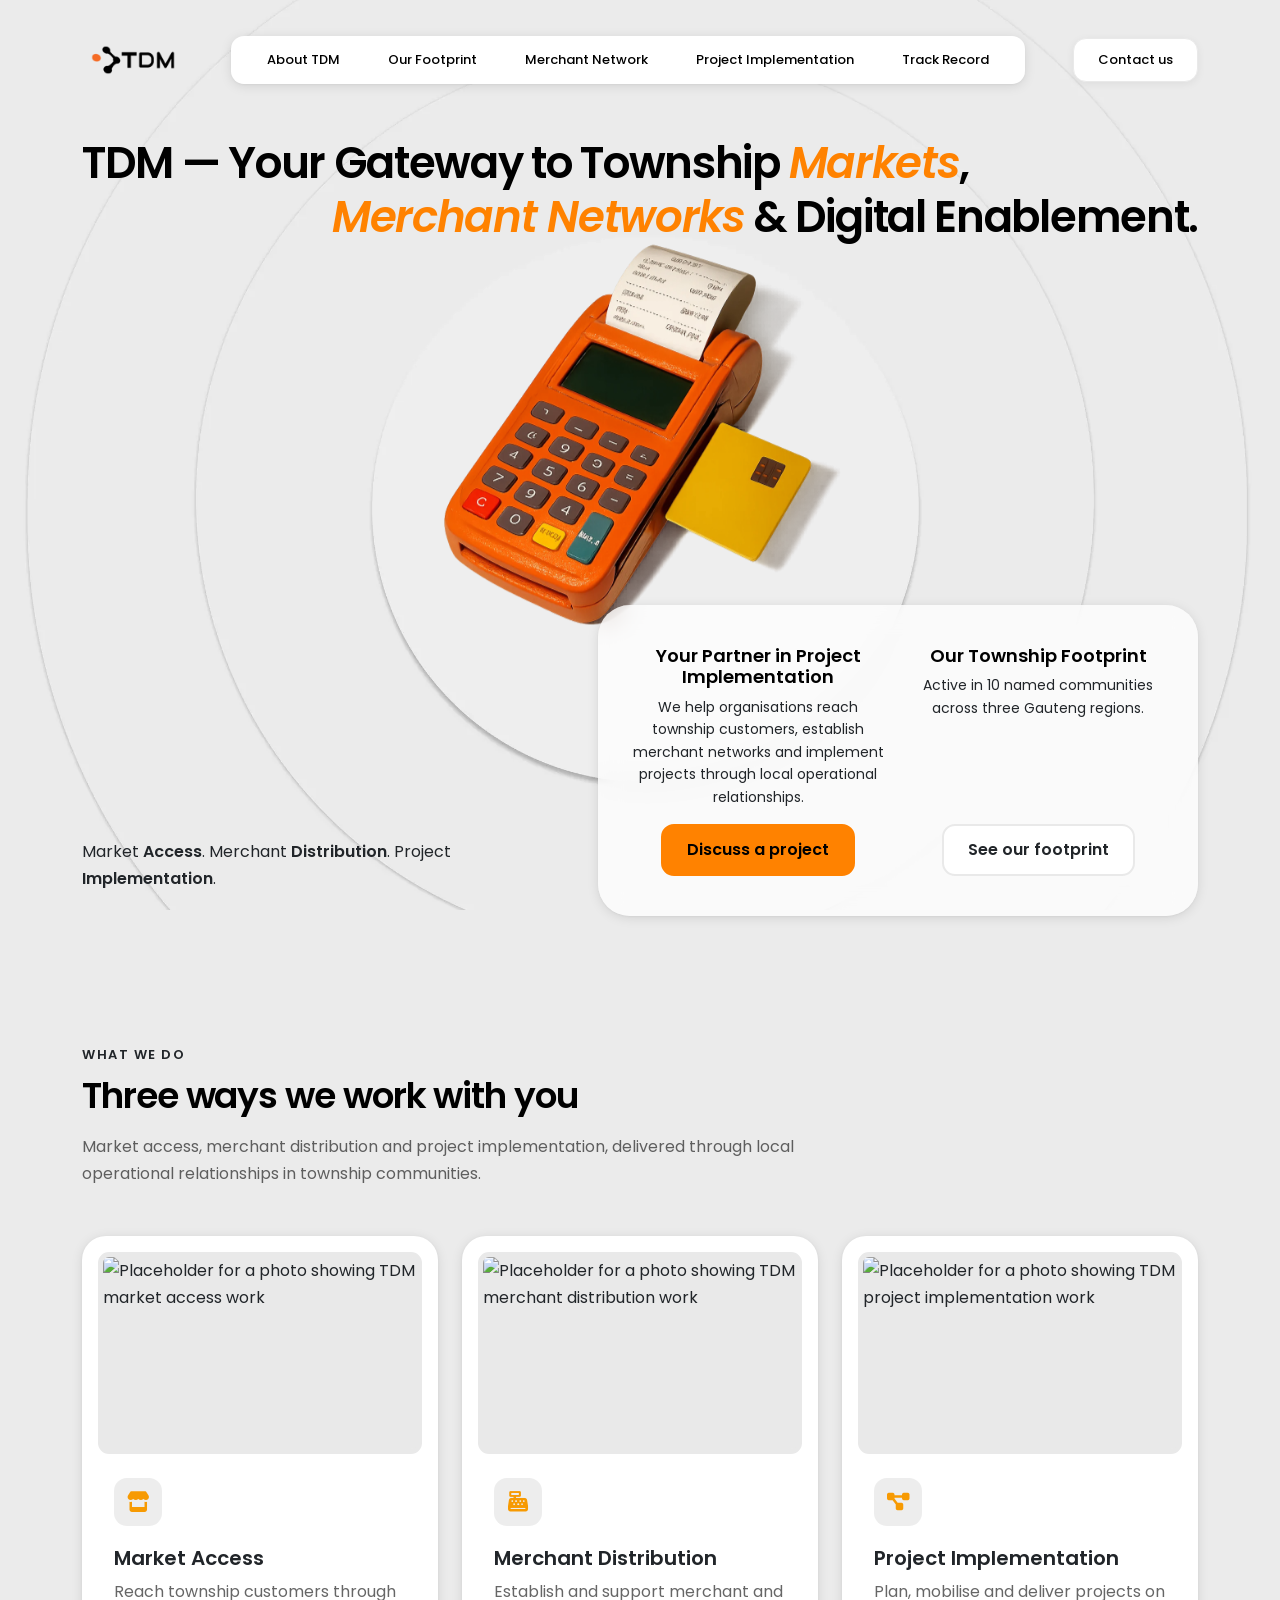
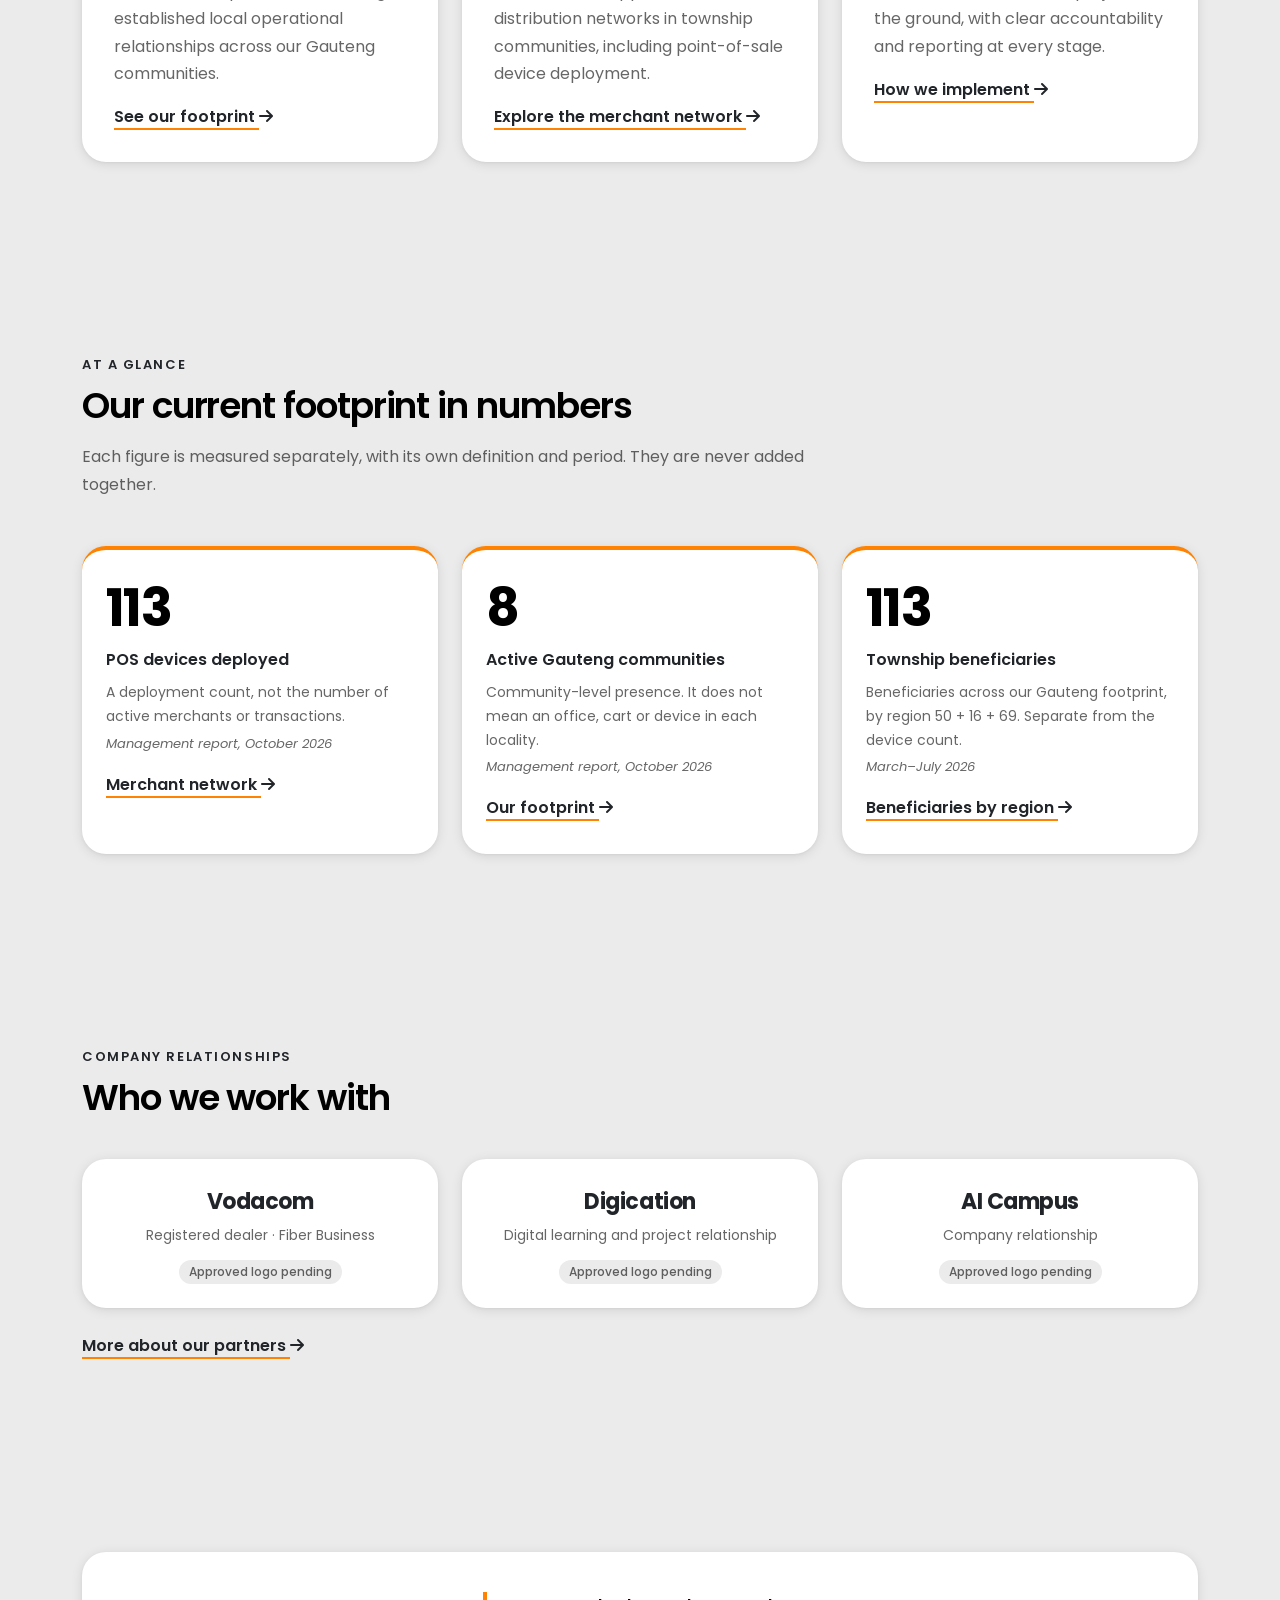
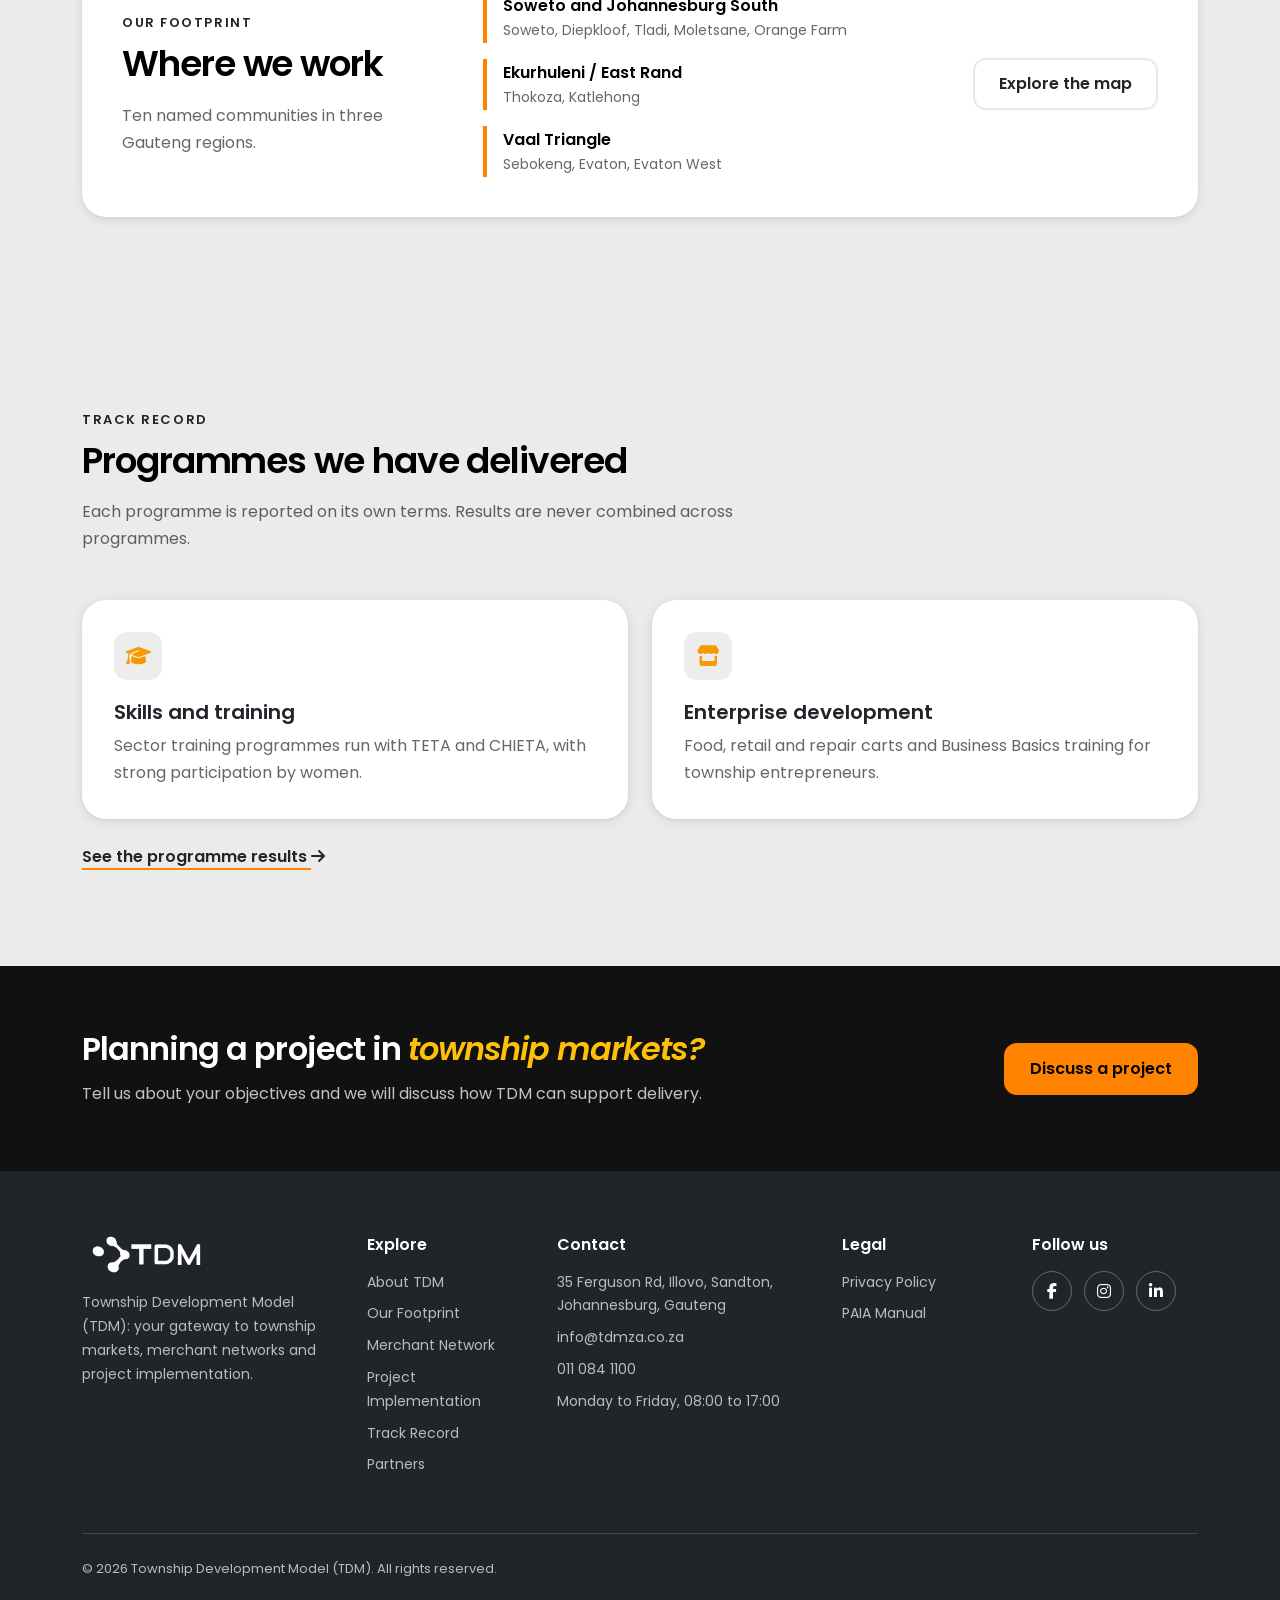
==== commit e4f25512: "Remove repeated sections, add live-site content, new delivery route - Map only on the Footprint page" ====
--- a/index.html
+++ b/index.html
@@ -20,7 +20,6 @@
   <link rel="stylesheet" href="https://fonts.googleapis.com/css2?family=Poppins:wght@400;500;600;700&amp;display=swap">
   <link rel="stylesheet" href="https://cdn.jsdelivr.net/npm/bootstrap@5.3.3/dist/css/bootstrap.min.css" integrity="sha384-QWTKZyjpPEjISv5WaRU9OFeRpok6YctnYmDr5pNlyT2bRjXh0JMhjY6hW+ALEwIH" crossorigin="anonymous">
   <link rel="stylesheet" href="https://cdnjs.cloudflare.com/ajax/libs/font-awesome/6.5.1/css/all.min.css">
-  <link rel="stylesheet" href="https://cdnjs.cloudflare.com/ajax/libs/leaflet/1.9.4/leaflet.min.css" integrity="sha384-c6Rcwz4e4CITMbu/NBmnNS8yN2sC3cUElMEMfP3vqqKFp7GOYaaBBCqmaWBjmkjb" crossorigin="anonymous">
   <link rel="stylesheet" href="css/styles.css">
 </head>
 
@@ -139,6 +138,7 @@
               <span class="stat-label">POS devices deployed</span>
               <p class="stat-definition">A deployment count, not the number of active merchants or transactions.</p>
               <p class="stat-period">Management report, October 2026</p>
+              <a class="card-link" href="merchant-network.html">Merchant network <i class="fas fa-arrow-right" aria-hidden="true"></i></a>
             </div>
           </div>
           <div class="col-md-4">
@@ -147,6 +147,7 @@
               <span class="stat-label">Active Gauteng communities</span>
               <p class="stat-definition">Community-level presence. It does not mean an office, cart or device in each locality.</p>
               <p class="stat-period">Management report, October 2026</p>
+              <a class="card-link" href="footprint.html">Our footprint <i class="fas fa-arrow-right" aria-hidden="true"></i></a>
             </div>
           </div>
           <div class="col-md-4">
@@ -155,6 +156,7 @@
               <span class="stat-label">Township beneficiaries</span>
               <p class="stat-definition">Beneficiaries across our Gauteng footprint, by region 50 + 16 + 69. Separate from the device count.</p>
               <p class="stat-period">March–July 2026</p>
+              <a class="card-link" href="footprint.html">Beneficiaries by region <i class="fas fa-arrow-right" aria-hidden="true"></i></a>
             </div>
           </div>
         </div>
@@ -192,86 +194,43 @@
     </section>
     <section class="section-block" aria-labelledby="home_map_title">
       <div class="container-xl">
-        <p class="section-eyebrow">Our footprint</p>
-        <h2 class="section-title" id="home_map_title">Where we work</h2>
-        <p class="section-intro mb-4">We are active in 10 named communities across three Gauteng regions.</p>
-        <div class="footprint-map js-footprint-map">
-          <div class="row g-4">
-            <div class="col-lg-7">
-              <div class="map-canvas js-map-canvas" role="region" aria-label="Map of TDM communities in Gauteng">
-                <p class="map-fallback">The map could not be loaded. All 10 communities are listed alongside.</p>
-              </div>
-              <p class="map-scale-note">Each pin marks a community's general area, not an office, site or device location.</p>
-            </div>
-            <div class="col-lg-5">
-              <div class="map-region-group">
-                <h3 class="map-region-heading">Soweto and Johannesburg South <span class="map-region-count">50 beneficiaries (regional total)</span></h3>
-                <ul class="map-community-list">
-                  <li><button type="button" class="map-community-btn" aria-pressed="false" data-community="Soweto" data-region="Soweto and Johannesburg South" data-beneficiaries="50" data-lat="-26.2485" data-lng="27.854">Soweto</button></li>
-                  <li><button type="button" class="map-community-btn" aria-pressed="false" data-community="Diepkloof" data-region="Soweto and Johannesburg South" data-beneficiaries="50" data-lat="-26.2533" data-lng="27.9547">Diepkloof</button></li>
-                  <li><button type="button" class="map-community-btn" aria-pressed="false" data-community="Tladi" data-region="Soweto and Johannesburg South" data-beneficiaries="50" data-lat="-26.2611" data-lng="27.8653">Tladi</button></li>
-                  <li><button type="button" class="map-community-btn" aria-pressed="false" data-community="Moletsane" data-region="Soweto and Johannesburg South" data-beneficiaries="50" data-lat="-26.2528" data-lng="27.8564">Moletsane</button></li>
-                  <li><button type="button" class="map-community-btn" aria-pressed="false" data-community="Orange Farm" data-region="Soweto and Johannesburg South" data-beneficiaries="50" data-lat="-26.4833" data-lng="27.8667">Orange Farm</button></li>
-                </ul>
-              </div>
-              <div class="map-region-group">
-                <h3 class="map-region-heading">Ekurhuleni / East Rand <span class="map-region-count">16 beneficiaries (regional total)</span></h3>
-                <ul class="map-community-list">
-                  <li><button type="button" class="map-community-btn" aria-pressed="false" data-community="Thokoza" data-region="Ekurhuleni / East Rand" data-beneficiaries="16" data-lat="-26.3556" data-lng="28.1306">Thokoza</button></li>
-                  <li><button type="button" class="map-community-btn" aria-pressed="false" data-community="Katlehong" data-region="Ekurhuleni / East Rand" data-beneficiaries="16" data-lat="-26.3333" data-lng="28.15">Katlehong</button></li>
-                </ul>
-              </div>
-              <div class="map-region-group">
-                <h3 class="map-region-heading">Vaal Triangle <span class="map-region-count">69 beneficiaries (regional total)</span></h3>
-                <ul class="map-community-list">
-                  <li><button type="button" class="map-community-btn" aria-pressed="false" data-community="Sebokeng" data-region="Vaal Triangle" data-beneficiaries="69" data-lat="-26.5833" data-lng="27.8333">Sebokeng</button></li>
-                  <li><button type="button" class="map-community-btn" aria-pressed="false" data-community="Evaton" data-region="Vaal Triangle" data-beneficiaries="69" data-lat="-26.5167" data-lng="27.85">Evaton</button></li>
-                  <li><button type="button" class="map-community-btn" aria-pressed="false" data-community="Evaton West" data-region="Vaal Triangle" data-beneficiaries="69" data-lat="-26.513" data-lng="27.808">Evaton West</button></li>
-                </ul>
-              </div>
-              <div class="map-detail" role="status" aria-live="polite">
-                <p class="map-detail-title">Select a community</p>
-                <p class="map-detail-text">Choose a community here or on the map to see which region it belongs to. Beneficiary figures are regional totals for March–July 2026, not counts per community or per device.</p>
-              </div>
-            </div>
-          </div>
+        <div class="region-band">
+          <div class="region-band-intro">
+            <p class="section-eyebrow">Our footprint</p>
+            <h2 class="section-title" id="home_map_title">Where we work</h2>
+            <p class="section-intro mb-0">Ten named communities in three Gauteng regions.</p>
+          </div>
+          <ul class="region-list">
+            <li class="region-item"><span class="region-name">Soweto and Johannesburg South</span><span class="region-places">Soweto, Diepkloof, Tladi, Moletsane, Orange Farm</span></li>
+            <li class="region-item"><span class="region-name">Ekurhuleni / East Rand</span><span class="region-places">Thokoza, Katlehong</span></li>
+            <li class="region-item"><span class="region-name">Vaal Triangle</span><span class="region-places">Sebokeng, Evaton, Evaton West</span></li>
+          </ul>
+          <a class="btn btn-tdm-light region-band-link" href="footprint.html">Explore the map</a>
         </div>
       </div>
     </section>
     <section class="section-block" aria-labelledby="record_title">
       <div class="container-xl">
         <p class="section-eyebrow">Track record</p>
-        <h2 class="section-title" id="record_title">Selected programme results</h2>
-        <p class="section-intro mb-5">Results belong to individual programmes. Figures from different programmes are not combined.</p>
+        <h2 class="section-title" id="record_title">Programmes we have delivered</h2>
+        <p class="section-intro mb-5">Each programme is reported on its own terms. Results are never combined across programmes.</p>
         <div class="row g-4">
-          <div class="col-md-4">
-            <article class="record-card">
-              <p class="record-programme">TETA programme</p>
-              <dl class="record-figures">
-                <div class="record-figure"><dt class="record-figure-label">participants</dt><dd class="record-figure-value">100</dd></div>
-                <div class="record-figure"><dt class="record-figure-label">women (55 of 100)</dt><dd class="record-figure-value">55%</dd></div>
-              </dl>
-            </article>
-          </div>
-          <div class="col-md-4">
-            <article class="record-card">
-              <p class="record-programme">CHIETA programme</p>
-              <dl class="record-figures">
-                <div class="record-figure"><dt class="record-figure-label">participants</dt><dd class="record-figure-value">50</dd></div>
-                <div class="record-figure"><dt class="record-figure-label">women (36 of 50)</dt><dd class="record-figure-value">72%</dd></div>
-              </dl>
-            </article>
-          </div>
-          <div class="col-md-4">
-            <article class="record-card">
-              <p class="record-programme">Power-station programme</p>
-              <dl class="record-figures">
-                <div class="record-figure"><dt class="record-figure-label">Business Basics completions (12 modules)</dt><dd class="record-figure-value">44</dd></div>
-              </dl>
-            </article>
-          </div>
-        </div>
-        <p class="mt-4 mb-0"><a class="card-link" href="track-record.html">See the full track record <i class="fas fa-arrow-right" aria-hidden="true"></i></a></p>
+          <div class="col-md-6">
+            <article class="surface-card">
+              <span class="card-icon"><i class="fas fa-graduation-cap" aria-hidden="true"></i></span>
+              <h3 class="card-title">Skills and training</h3>
+              <p class="card-text mb-0">Sector training programmes run with TETA and CHIETA, with strong participation by women.</p>
+            </article>
+          </div>
+          <div class="col-md-6">
+            <article class="surface-card">
+              <span class="card-icon"><i class="fas fa-store" aria-hidden="true"></i></span>
+              <h3 class="card-title">Enterprise development</h3>
+              <p class="card-text mb-0">Food, retail and repair carts and Business Basics training for township entrepreneurs.</p>
+            </article>
+          </div>
+        </div>
+        <p class="mt-4 mb-0"><a class="card-link" href="track-record.html">See the programme results <i class="fas fa-arrow-right" aria-hidden="true"></i></a></p>
       </div>
     </section>
     <section class="cta-band" aria-labelledby="cta_title">
@@ -336,8 +295,6 @@
   </footer>
   <script src="https://cdn.jsdelivr.net/npm/bootstrap@5.3.3/dist/js/bootstrap.bundle.min.js" integrity="sha384-YvpcrYf0tY3lHB60NNkmXc5s9fDVZLESaAA55NDzOxhy9GkcIdslK1eN7N6jIeHz" crossorigin="anonymous"></script>
   <script src="js/count-up.js"></script>
-  <script src="https://cdnjs.cloudflare.com/ajax/libs/leaflet/1.9.4/leaflet.min.js" integrity="sha384-NElt3Op+9NBMCYaef5HxeJmU4Xeard/Lku8ek6hoPTvYkQPh3zLIrJP7KiRocsxO" crossorigin="anonymous"></script>
-  <script src="js/footprint-map.js"></script>
 </body>
 
 </html>
--- a/css/styles.css
+++ b/css/styles.css
@@ -636,9 +636,9 @@
 }
 
 .surface-card,
+.region-band,
 .stat-tile,
 .record-card,
-.process-step,
 .contact-card,
 .logo-tile,
 .footprint-map,
@@ -744,10 +744,101 @@
 }
 
 .stat-period {
-  margin-bottom: 0;
+  margin-bottom: 1rem;
   color: var(--tdm-muted);
   font-size: 0.8125rem;
   font-style: italic;
+}
+
+.region-band {
+  display: grid;
+  gap: 1.5rem;
+  padding: 2rem;
+}
+
+@media (width >= 992px) {
+  .region-band {
+    grid-template-columns: minmax(0, 1fr) minmax(0, 1.4fr) auto;
+    gap: 2.5rem;
+    align-items: center;
+    padding: 2.5rem;
+  }
+}
+
+.region-list {
+  display: grid;
+  gap: 1rem;
+  margin: 0;
+  padding: 0;
+  list-style: none;
+}
+
+.region-item {
+  display: flex;
+  flex-direction: column;
+  padding-left: 1rem;
+  border-left: 4px solid var(--tdm-orange);
+}
+
+.region-name {
+  color: var(--tdm-black);
+  font-weight: 600;
+}
+
+.region-places {
+  color: var(--tdm-muted);
+  font-size: 0.875rem;
+}
+
+.region-band-link {
+  justify-self: start;
+}
+
+.value-grid {
+  display: grid;
+  gap: 1rem;
+  grid-template-columns: minmax(0, 1fr);
+  margin: 0;
+  padding: 0;
+  list-style: none;
+}
+
+@media (width >= 576px) {
+  .value-grid {
+    grid-template-columns: repeat(2, minmax(0, 1fr));
+  }
+}
+
+@media (width >= 992px) {
+  .value-grid {
+    grid-template-columns: repeat(3, minmax(0, 1fr));
+  }
+}
+
+.value-item {
+  display: flex;
+  gap: 1rem;
+  align-items: center;
+  padding: 1.25rem 1.5rem;
+  border-radius: var(--tdm-radius-lg);
+  background-color: var(--tdm-card);
+  box-shadow: var(--tdm-shadow-elevated);
+}
+
+.value-item .card-icon {
+  flex-shrink: 0;
+  margin-bottom: 0;
+}
+
+.value-name {
+  color: var(--tdm-black);
+  font-weight: 600;
+}
+
+.logo-tile-text {
+  margin-bottom: 0.75rem;
+  color: var(--tdm-charcoal);
+  font-size: 0.875rem;
 }
 
 .data-note {
@@ -1015,20 +1106,6 @@
   color: var(--tdm-muted);
   font-size: 0.875rem;
   font-weight: 400;
-}
-
-.process-step {
-  height: 100%;
-  padding: 1.75rem 1.5rem;
-}
-
-.process-step-number {
-  display: block;
-  margin-bottom: 0.75rem;
-  color: var(--tdm-orange);
-  font-size: 0.875rem;
-  font-weight: 700;
-  letter-spacing: 0.1em;
 }
 
 .cta-band {
@@ -1239,6 +1316,229 @@
   border-top: 1px solid #ffffff26;
   color: var(--tdm-footer-muted);
   font-size: 0.8125rem;
+}
+
+.delivery-track {
+  position: relative;
+  display: grid;
+  gap: 2rem;
+  margin: 0;
+  padding: 0;
+  list-style: none;
+}
+
+.delivery-step {
+  position: relative;
+  display: grid;
+  grid-template-columns: 4rem minmax(0, 1fr);
+  gap: 1.25rem;
+  align-items: start;
+}
+
+.delivery-step:not(:last-child)::before,
+.delivery-step:not(:last-child)::after {
+  position: absolute;
+  top: 4rem;
+  left: 2rem;
+  width: 4px;
+  height: calc(100% - 4rem + 2rem);
+  margin-left: -2px;
+  border-radius: 2px;
+  content: "";
+}
+
+.delivery-step:not(:last-child)::before {
+  background-color: var(--tdm-line);
+}
+
+.delivery-step:not(:last-child)::after {
+  background-color: var(--tdm-orange);
+  transform-origin: top;
+}
+
+.delivery-node {
+  position: relative;
+  z-index: 1;
+  display: inline-flex;
+  align-items: center;
+  justify-content: center;
+  width: 4rem;
+  height: 4rem;
+  border: 3px solid var(--tdm-orange);
+  border-radius: 50%;
+  background-color: var(--tdm-card);
+  box-shadow: var(--tdm-shadow-elevated);
+  color: var(--tdm-gold);
+  font-size: 1.375rem;
+}
+
+.delivery-step:last-child .delivery-node {
+  background-color: var(--tdm-orange);
+  color: var(--tdm-black);
+}
+
+.delivery-body {
+  position: relative;
+  overflow: hidden;
+  padding: 1.5rem;
+  border-radius: var(--tdm-radius-lg);
+  background-color: var(--tdm-card);
+  box-shadow: var(--tdm-shadow-elevated);
+  transition: transform 0.35s var(--tdm-spring);
+}
+
+.delivery-body:hover {
+  transform: translateY(-4px);
+}
+
+.delivery-number {
+  position: absolute;
+  top: -0.5rem;
+  right: 0.75rem;
+  color: #ededed;
+  font-size: 5rem;
+  font-weight: 700;
+  letter-spacing: -0.05em;
+  line-height: 1;
+}
+
+.delivery-title {
+  position: relative;
+  margin-bottom: 0.5rem;
+  color: var(--tdm-black);
+  font-size: 1.25rem;
+  font-weight: 600;
+}
+
+.delivery-text {
+  position: relative;
+  margin-bottom: 0;
+  color: var(--tdm-muted);
+  font-size: 0.9375rem;
+}
+
+@media (width >= 992px) {
+  .delivery-track {
+    grid-template-columns: repeat(5, minmax(0, 1fr));
+    gap: 1.5rem;
+  }
+
+  .delivery-step {
+    grid-template-columns: minmax(0, 1fr);
+    grid-template-rows: auto 1fr;
+    gap: 1.5rem;
+    justify-items: center;
+  }
+
+  .delivery-step:not(:last-child)::before,
+  .delivery-step:not(:last-child)::after {
+    top: 2rem;
+    left: 50%;
+    width: calc(100% + 1.5rem);
+    height: 4px;
+    margin-top: -2px;
+    margin-left: 0;
+  }
+
+  .delivery-step:not(:last-child)::after {
+    transform-origin: left;
+  }
+
+  .delivery-body {
+    align-self: stretch;
+    width: 100%;
+  }
+}
+
+.delivery-track.is-armed .delivery-node,
+.delivery-track.is-armed .delivery-body {
+  opacity: 0;
+}
+
+.delivery-track.is-armed .delivery-node {
+  transform: scale(0.5);
+}
+
+.delivery-track.is-armed .delivery-body {
+  transform: translateY(24px);
+}
+
+.delivery-track.is-armed .delivery-step:not(:last-child)::after {
+  transform: scaleY(0);
+}
+
+.delivery-track.is-visible .delivery-node,
+.delivery-track.is-visible .delivery-body {
+  opacity: 1;
+  transform: none;
+  transition: opacity 0.45s ease-out, transform 0.6s var(--tdm-spring);
+}
+
+.delivery-track.is-visible .delivery-step:not(:last-child)::after {
+  transform: none;
+  transition: transform 0.45s ease-in-out;
+}
+
+@media (width >= 992px) {
+  .delivery-track.is-armed .delivery-step:not(:last-child)::after {
+    transform: scaleX(0);
+  }
+}
+
+.delivery-track.is-visible .delivery-step:nth-child(1) .delivery-node {
+  transition-delay: 0.00s;
+}
+
+.delivery-track.is-visible .delivery-step:nth-child(1) .delivery-body {
+  transition-delay: 0.10s;
+}
+
+.delivery-track.is-visible .delivery-step:nth-child(1)::after {
+  transition-delay: 0.20s;
+}
+
+.delivery-track.is-visible .delivery-step:nth-child(2) .delivery-node {
+  transition-delay: 0.45s;
+}
+
+.delivery-track.is-visible .delivery-step:nth-child(2) .delivery-body {
+  transition-delay: 0.55s;
+}
+
+.delivery-track.is-visible .delivery-step:nth-child(2)::after {
+  transition-delay: 0.65s;
+}
+
+.delivery-track.is-visible .delivery-step:nth-child(3) .delivery-node {
+  transition-delay: 0.90s;
+}
+
+.delivery-track.is-visible .delivery-step:nth-child(3) .delivery-body {
+  transition-delay: 1.00s;
+}
+
+.delivery-track.is-visible .delivery-step:nth-child(3)::after {
+  transition-delay: 1.10s;
+}
+
+.delivery-track.is-visible .delivery-step:nth-child(4) .delivery-node {
+  transition-delay: 1.35s;
+}
+
+.delivery-track.is-visible .delivery-step:nth-child(4) .delivery-body {
+  transition-delay: 1.45s;
+}
+
+.delivery-track.is-visible .delivery-step:nth-child(4)::after {
+  transition-delay: 1.55s;
+}
+
+.delivery-track.is-visible .delivery-step:nth-child(5) .delivery-node {
+  transition-delay: 1.80s;
+}
+
+.delivery-track.is-visible .delivery-step:nth-child(5) .delivery-body {
+  transition-delay: 1.90s;
 }
 
 @media (prefers-reduced-motion: reduce) {
@@ -1262,6 +1562,7 @@
   .surface-card-interactive,
   .map-community-btn,
   .card-link .fa-arrow-right,
+  .delivery-body,
   .footer-social-link {
     transition: none;
   }
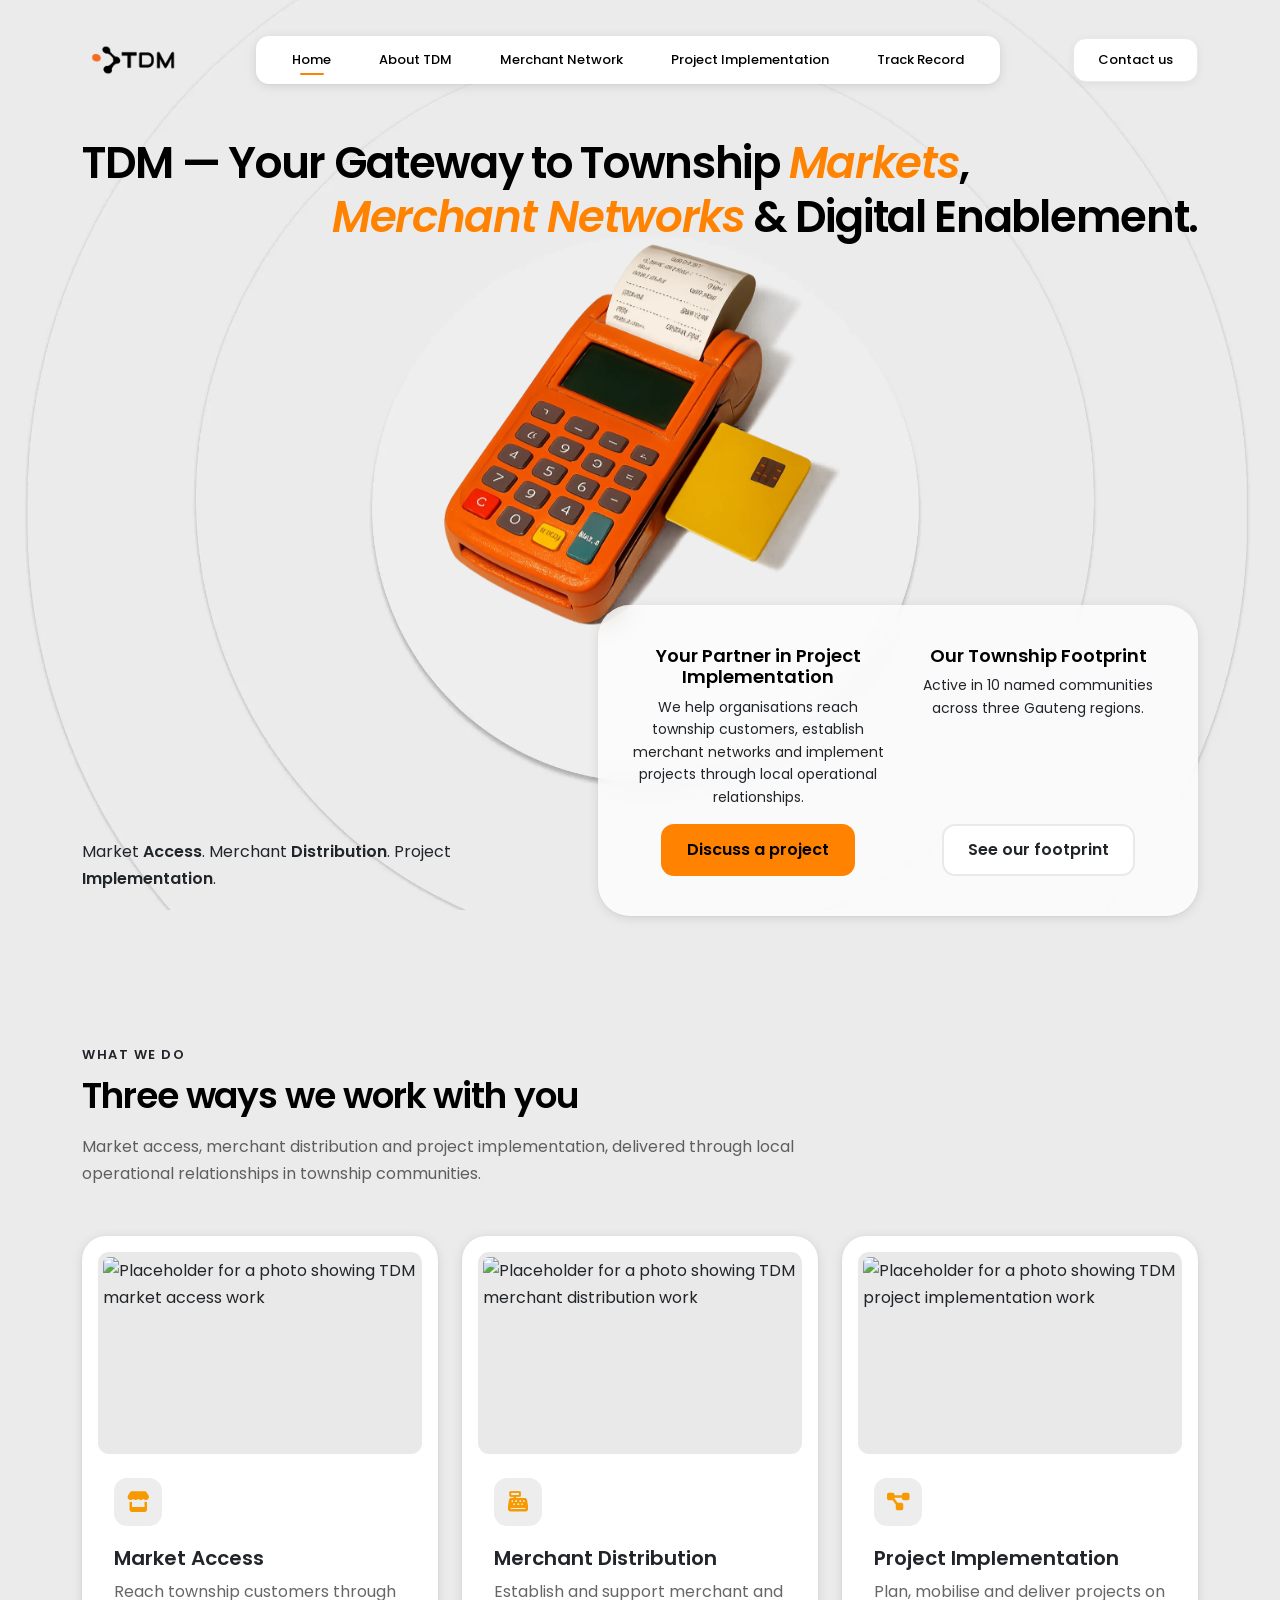
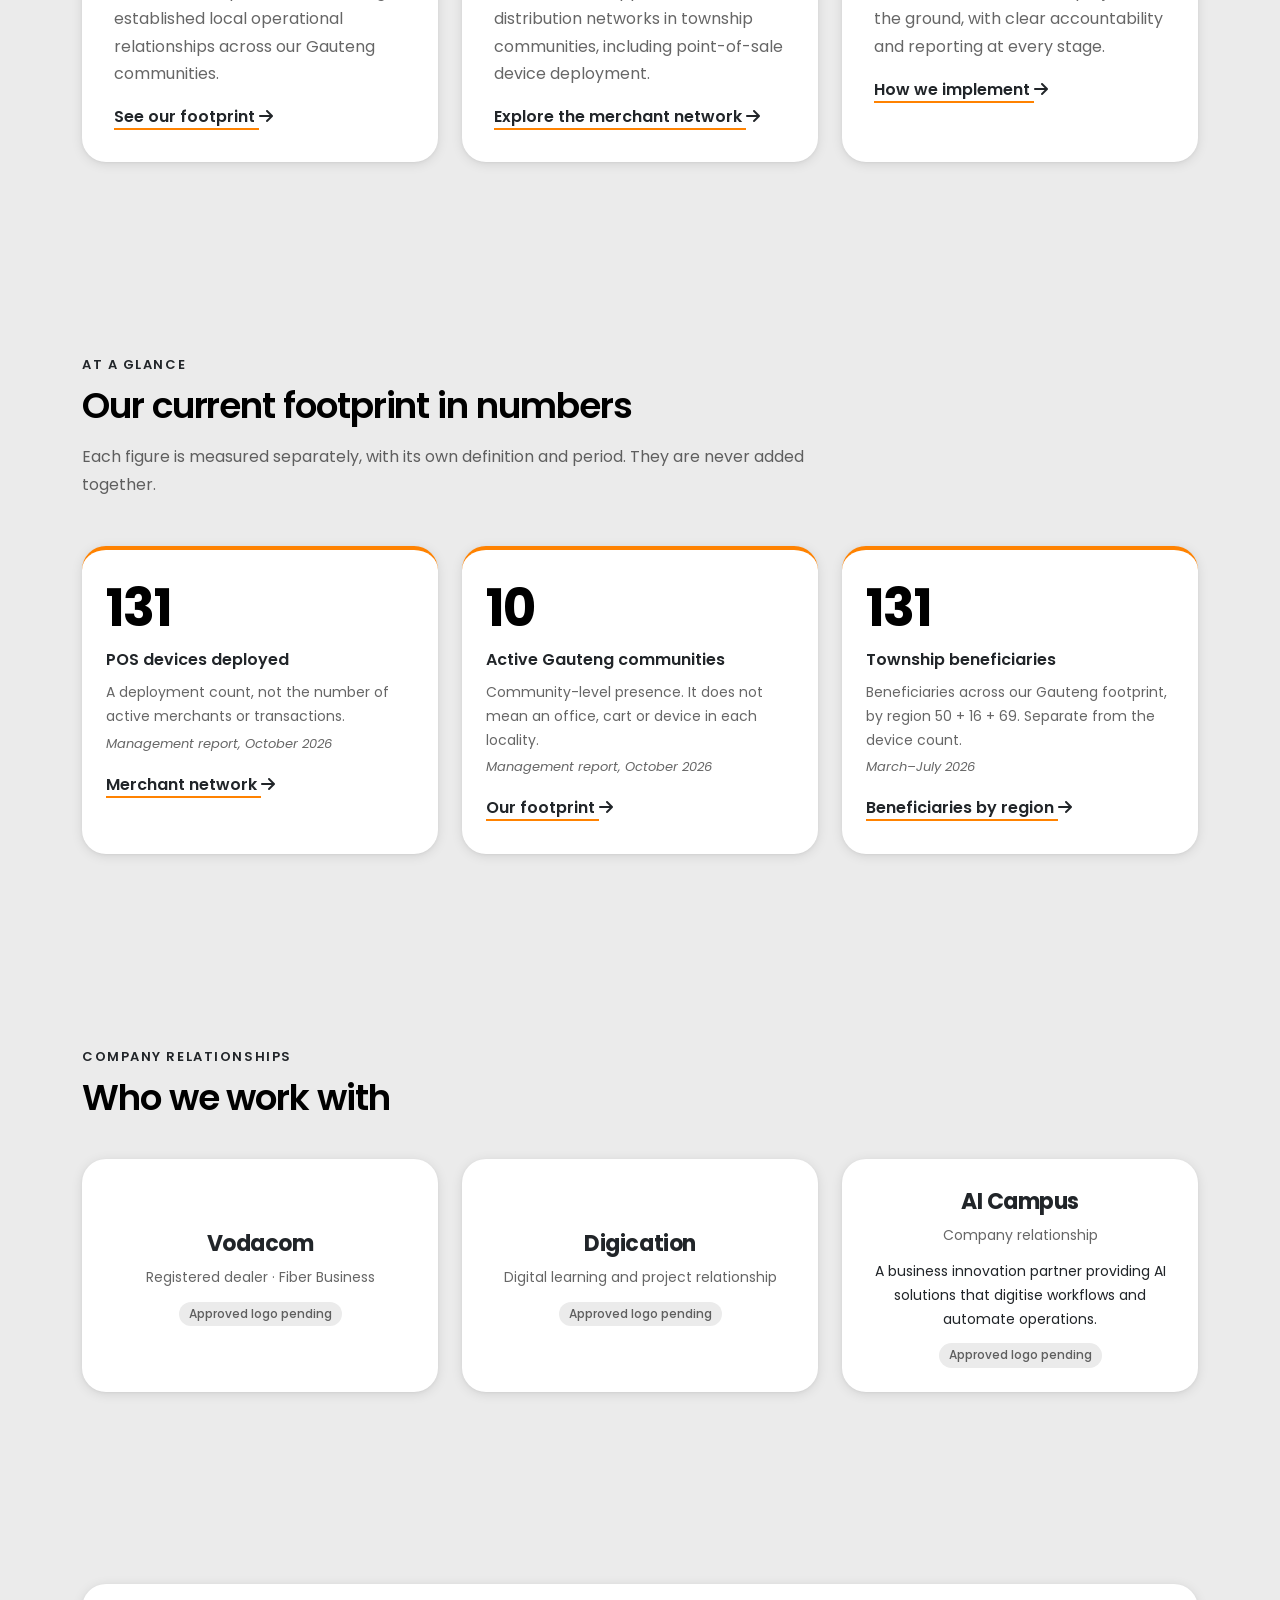
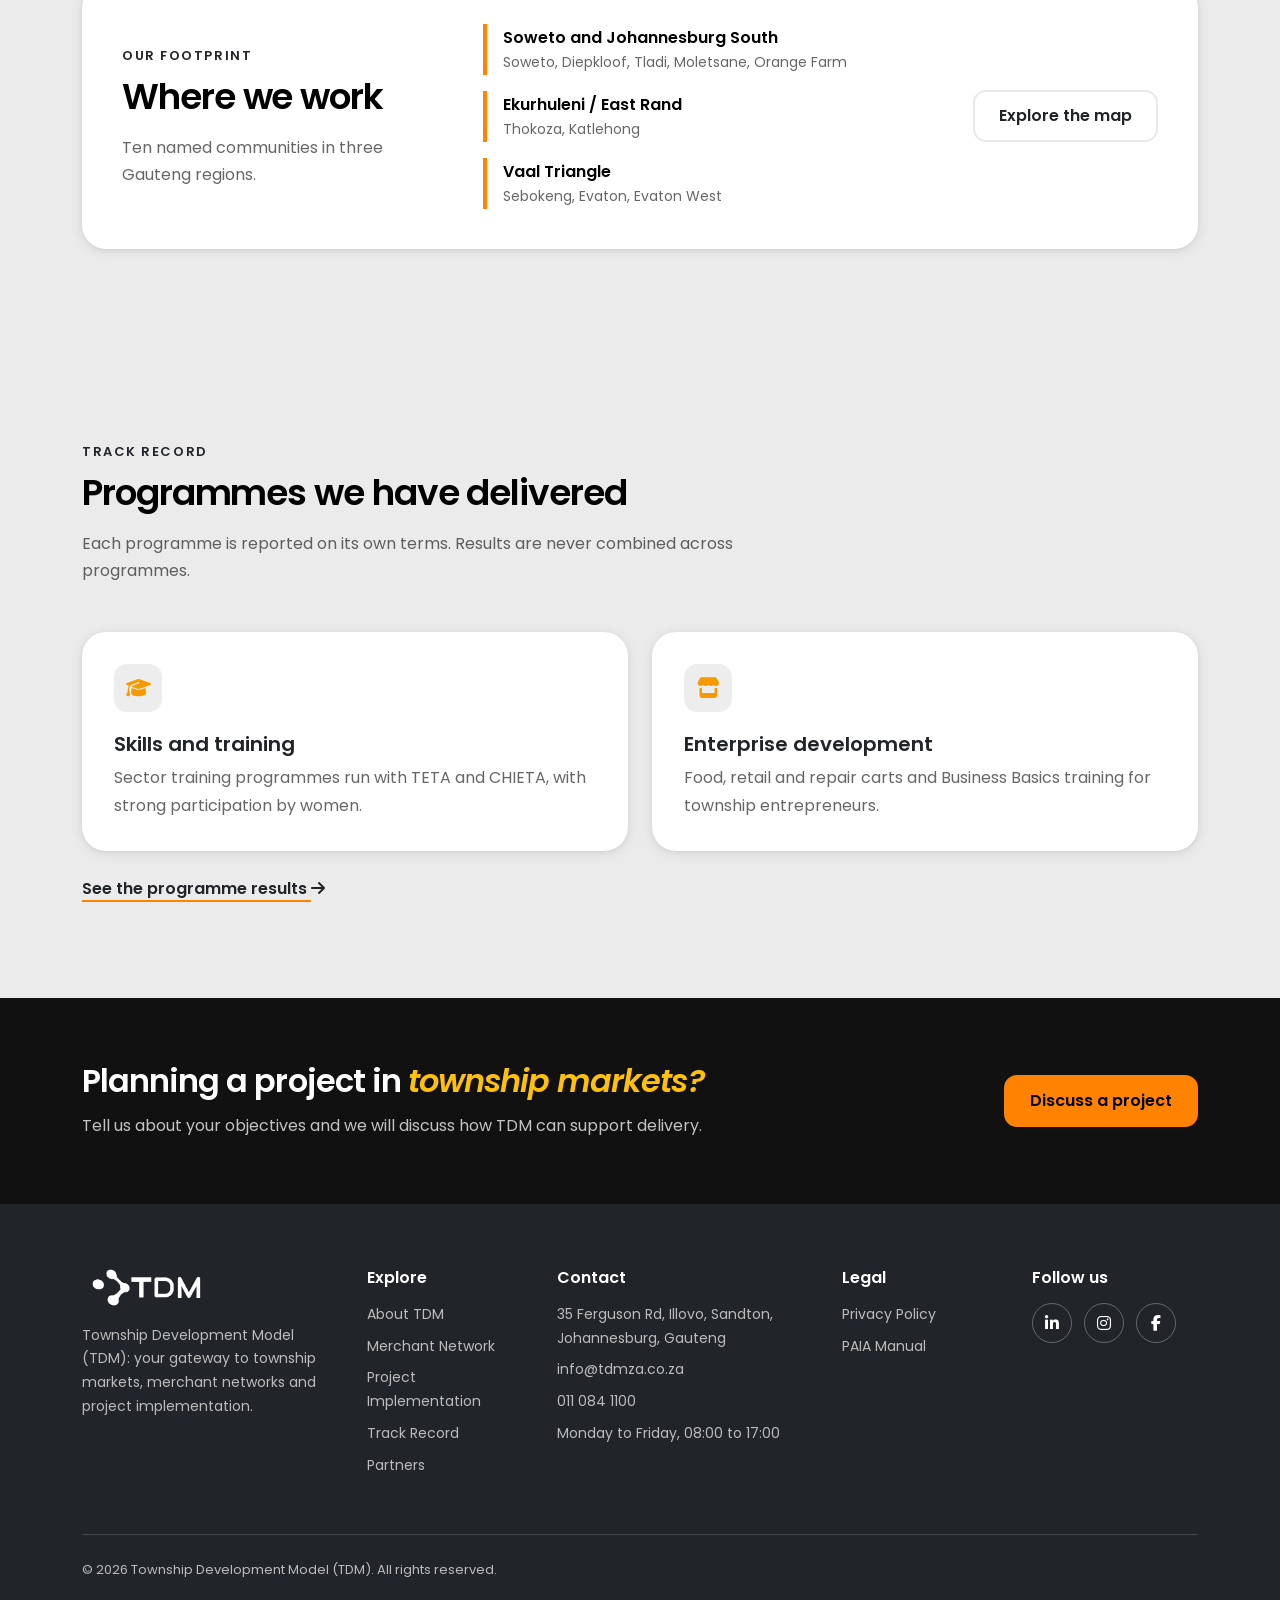
==== commit d7b22257: "Folder-based clean URLs, own Privacy Policy and PAIA Manual, map on Merchant Network - Each page is " ====
--- a/index.html
+++ b/index.html
@@ -27,17 +27,17 @@
   <a class="skip-link" href="#main_content">Skip to main content</a>
   <header class="site-header">
     <div class="container-xl site-header-row">
-      <a class="site-logo-link" href="index.html"><img src="images/logo/tdm.webp" alt="Township Development Model (TDM) home" class="site-logo" width="126" height="89"></a>
+      <a class="site-logo-link" href="./"><img src="images/logo/tdm.webp" alt="Township Development Model (TDM) home" class="site-logo" width="126" height="89"></a>
       <nav class="d-none d-lg-block" aria-label="Main navigation">
         <ul class="nav-pill d-flex">
-          <li class="nav-pill-item"><a class="nav-pill-link" href="about.html">About TDM</a></li>
-          <li class="nav-pill-item"><a class="nav-pill-link" href="footprint.html">Our Footprint</a></li>
-          <li class="nav-pill-item"><a class="nav-pill-link" href="merchant-network.html">Merchant Network</a></li>
-          <li class="nav-pill-item"><a class="nav-pill-link" href="project-implementation.html">Project Implementation</a></li>
-          <li class="nav-pill-item"><a class="nav-pill-link" href="track-record.html">Track Record</a></li>
+          <li class="nav-pill-item"><a class="nav-pill-link active" aria-current="page" href="./">Home</a></li>
+          <li class="nav-pill-item"><a class="nav-pill-link" href="about/">About TDM</a></li>
+          <li class="nav-pill-item"><a class="nav-pill-link" href="merchant-network/">Merchant Network</a></li>
+          <li class="nav-pill-item"><a class="nav-pill-link" href="project-implementation/">Project Implementation</a></li>
+          <li class="nav-pill-item"><a class="nav-pill-link" href="track-record/">Track Record</a></li>
         </ul>
       </nav>
-      <a class="btn-contact d-none d-lg-inline-block" href="contact.html">Contact us</a>
+      <a class="btn-contact d-none d-lg-inline-block" href="contact/">Contact us</a>
       <button class="hamburger d-lg-none" type="button" data-bs-toggle="offcanvas" data-bs-target="#mobile_menu" aria-controls="mobile_menu" aria-label="Open menu">
         <span class="hamburger-line"></span>
         <span class="hamburger-line"></span>
@@ -54,14 +54,18 @@
     <div class="offcanvas-body">
       <nav aria-label="Mobile navigation">
         <ul class="mobile-menu-list">
-          <li class="mobile-menu-item"><a class="mobile-menu-link active" aria-current="page" href="index.html">Home</a></li>
-          <li class="mobile-menu-item"><a class="mobile-menu-link" href="about.html">About TDM</a></li>
-          <li class="mobile-menu-item"><a class="mobile-menu-link" href="footprint.html">Our Footprint</a></li>
-          <li class="mobile-menu-item"><a class="mobile-menu-link" href="merchant-network.html">Merchant Network</a></li>
-          <li class="mobile-menu-item"><a class="mobile-menu-link" href="project-implementation.html">Project Implementation</a></li>
-          <li class="mobile-menu-item"><a class="mobile-menu-link" href="track-record.html">Track Record</a></li>
+          <li class="mobile-menu-item"><a class="mobile-menu-link active" aria-current="page" href="./">Home</a></li>
+          <li class="mobile-menu-item"><a class="mobile-menu-link" href="about/">About TDM</a></li>
+          <li class="mobile-menu-item"><a class="mobile-menu-link" href="merchant-network/">Merchant Network</a></li>
+          <li class="mobile-menu-item"><a class="mobile-menu-link" href="project-implementation/">Project Implementation</a></li>
+          <li class="mobile-menu-item"><a class="mobile-menu-link" href="track-record/">Track Record</a></li>
         </ul>
-        <a class="btn btn-tdm-primary mobile-menu-cta" href="contact.html">Contact us</a>
+        <a class="btn btn-tdm-primary mobile-menu-cta" href="contact/">Contact us</a>
+        <div class="mobile-social">
+          <a class="mobile-social-link" href="https://www.linkedin.com/company/township-delivery-model/" target="_blank" rel="noopener noreferrer" aria-label="TDM on LinkedIn (opens in a new tab)"><i class="fab fa-linkedin-in" aria-hidden="true"></i></a>
+          <a class="mobile-social-link" href="https://www.instagram.com/tdmza/" target="_blank" rel="noopener noreferrer" aria-label="TDM on Instagram (opens in a new tab)"><i class="fab fa-instagram" aria-hidden="true"></i></a>
+          <a class="mobile-social-link" href="https://www.facebook.com/profile.php?id=61587433742212" target="_blank" rel="noopener noreferrer" aria-label="TDM on Facebook (opens in a new tab)"><i class="fab fa-facebook-f" aria-hidden="true"></i></a>
+        </div>
       </nav>
     </div>
   </div>
@@ -79,12 +83,12 @@
             <div class="col-md-6 d-flex flex-column align-items-center">
               <h2 class="hero-card-title">Your Partner in Project Implementation</h2>
               <p class="hero-card-text">We help organisations reach township customers, establish merchant networks and implement projects through local operational relationships.</p>
-              <a class="btn btn-tdm-primary mt-auto" href="contact.html">Discuss a project</a>
+              <a class="btn btn-tdm-primary mt-auto" href="contact/">Discuss a project</a>
             </div>
             <div class="col-md-6 d-flex flex-column align-items-center">
               <h2 class="hero-card-title">Our Township Footprint</h2>
               <p class="hero-card-text">Active in 10 named communities across three Gauteng regions.</p>
-              <a class="btn btn-tdm-light mt-auto" href="footprint.html">See our footprint</a>
+              <a class="btn btn-tdm-light mt-auto" href="merchant-network/#footprint_map">See our footprint</a>
             </div>
           </div>
         </div>
@@ -102,7 +106,7 @@
               <span class="card-icon"><i class="fas fa-store" aria-hidden="true"></i></span>
               <h3 class="card-title">Market Access</h3>
               <p class="card-text">Reach township customers through established local operational relationships across our Gauteng communities.</p>
-              <a class="card-link" href="footprint.html">See our footprint <i class="fas fa-arrow-right" aria-hidden="true"></i></a>
+              <a class="card-link" href="merchant-network/#footprint_map">See our footprint <i class="fas fa-arrow-right" aria-hidden="true"></i></a>
             </article>
           </div>
           <div class="col-md-4">
@@ -111,7 +115,7 @@
               <span class="card-icon"><i class="fas fa-cash-register" aria-hidden="true"></i></span>
               <h3 class="card-title">Merchant Distribution</h3>
               <p class="card-text">Establish and support merchant and distribution networks in township communities, including point-of-sale device deployment.</p>
-              <a class="card-link" href="merchant-network.html">Explore the merchant network <i class="fas fa-arrow-right" aria-hidden="true"></i></a>
+              <a class="card-link" href="merchant-network/">Explore the merchant network <i class="fas fa-arrow-right" aria-hidden="true"></i></a>
             </article>
           </div>
           <div class="col-md-4">
@@ -120,7 +124,7 @@
               <span class="card-icon"><i class="fas fa-diagram-project" aria-hidden="true"></i></span>
               <h3 class="card-title">Project Implementation</h3>
               <p class="card-text">Plan, mobilise and deliver projects on the ground, with clear accountability and reporting at every stage.</p>
-              <a class="card-link" href="project-implementation.html">How we implement <i class="fas fa-arrow-right" aria-hidden="true"></i></a>
+              <a class="card-link" href="project-implementation/">How we implement <i class="fas fa-arrow-right" aria-hidden="true"></i></a>
             </article>
           </div>
         </div>
@@ -138,7 +142,7 @@
               <span class="stat-label">POS devices deployed</span>
               <p class="stat-definition">A deployment count, not the number of active merchants or transactions.</p>
               <p class="stat-period">Management report, October 2026</p>
-              <a class="card-link" href="merchant-network.html">Merchant network <i class="fas fa-arrow-right" aria-hidden="true"></i></a>
+              <a class="card-link" href="merchant-network/">Merchant network <i class="fas fa-arrow-right" aria-hidden="true"></i></a>
             </div>
           </div>
           <div class="col-md-4">
@@ -147,7 +151,7 @@
               <span class="stat-label">Active Gauteng communities</span>
               <p class="stat-definition">Community-level presence. It does not mean an office, cart or device in each locality.</p>
               <p class="stat-period">Management report, October 2026</p>
-              <a class="card-link" href="footprint.html">Our footprint <i class="fas fa-arrow-right" aria-hidden="true"></i></a>
+              <a class="card-link" href="merchant-network/#footprint_map">Our footprint <i class="fas fa-arrow-right" aria-hidden="true"></i></a>
             </div>
           </div>
           <div class="col-md-4">
@@ -156,13 +160,13 @@
               <span class="stat-label">Township beneficiaries</span>
               <p class="stat-definition">Beneficiaries across our Gauteng footprint, by region 50 + 16 + 69. Separate from the device count.</p>
               <p class="stat-period">March–July 2026</p>
-              <a class="card-link" href="footprint.html">Beneficiaries by region <i class="fas fa-arrow-right" aria-hidden="true"></i></a>
-            </div>
-          </div>
-        </div>
-      </div>
-    </section>
-    <section class="section-block" aria-labelledby="relationships_title">
+              <a class="card-link" href="merchant-network/#footprint_map">Beneficiaries by region <i class="fas fa-arrow-right" aria-hidden="true"></i></a>
+            </div>
+          </div>
+        </div>
+      </div>
+    </section>
+    <section class="section-block" id="partners" aria-labelledby="relationships_title">
       <div class="container-xl">
         <p class="section-eyebrow">Company relationships</p>
         <h2 class="section-title" id="relationships_title">Who we work with</h2>
@@ -185,11 +189,11 @@
             <div class="logo-tile">
               <p class="logo-tile-name">AI Campus</p>
               <p class="logo-tile-label">Company relationship</p>
+              <p class="logo-tile-text">A business innovation partner providing AI solutions that digitise workflows and automate operations.</p>
               <span class="logo-pending">Approved logo pending</span>
             </div>
           </div>
         </div>
-        <p class="mt-4 mb-0"><a class="card-link" href="partners.html">More about our partners <i class="fas fa-arrow-right" aria-hidden="true"></i></a></p>
       </div>
     </section>
     <section class="section-block" aria-labelledby="home_map_title">
@@ -205,7 +209,7 @@
             <li class="region-item"><span class="region-name">Ekurhuleni / East Rand</span><span class="region-places">Thokoza, Katlehong</span></li>
             <li class="region-item"><span class="region-name">Vaal Triangle</span><span class="region-places">Sebokeng, Evaton, Evaton West</span></li>
           </ul>
-          <a class="btn btn-tdm-light region-band-link" href="footprint.html">Explore the map</a>
+          <a class="btn btn-tdm-light region-band-link" href="merchant-network/#footprint_map">Explore the map</a>
         </div>
       </div>
     </section>
@@ -230,7 +234,7 @@
             </article>
           </div>
         </div>
-        <p class="mt-4 mb-0"><a class="card-link" href="track-record.html">See the programme results <i class="fas fa-arrow-right" aria-hidden="true"></i></a></p>
+        <p class="mt-4 mb-0"><a class="card-link" href="track-record/">See the programme results <i class="fas fa-arrow-right" aria-hidden="true"></i></a></p>
       </div>
     </section>
     <section class="cta-band" aria-labelledby="cta_title">
@@ -241,7 +245,7 @@
             <p class="cta-text">Tell us about your objectives and we will discuss how TDM can support delivery.</p>
           </div>
           <div class="col-lg-4 text-lg-end">
-            <a class="btn btn-tdm-primary" href="contact.html">Discuss a project</a>
+            <a class="btn btn-tdm-primary" href="contact/">Discuss a project</a>
           </div>
         </div>
       </div>
@@ -257,12 +261,11 @@
         <div class="col-6 col-md-3 col-lg-2">
           <h2 class="footer-heading">Explore</h2>
           <ul class="footer-list">
-            <li class="footer-item"><a class="footer-link" href="about.html">About TDM</a></li>
-            <li class="footer-item"><a class="footer-link" href="footprint.html">Our Footprint</a></li>
-            <li class="footer-item"><a class="footer-link" href="merchant-network.html">Merchant Network</a></li>
-            <li class="footer-item"><a class="footer-link" href="project-implementation.html">Project Implementation</a></li>
-            <li class="footer-item"><a class="footer-link" href="track-record.html">Track Record</a></li>
-            <li class="footer-item"><a class="footer-link" href="partners.html">Partners</a></li>
+            <li class="footer-item"><a class="footer-link" href="about/">About TDM</a></li>
+            <li class="footer-item"><a class="footer-link" href="merchant-network/">Merchant Network</a></li>
+            <li class="footer-item"><a class="footer-link" href="project-implementation/">Project Implementation</a></li>
+            <li class="footer-item"><a class="footer-link" href="track-record/">Track Record</a></li>
+            <li class="footer-item"><a class="footer-link" href="#partners">Partners</a></li>
           </ul>
         </div>
         <div class="col-6 col-md-4 col-lg-3">
@@ -277,16 +280,16 @@
         <div class="col-6 col-md-2 col-lg-2">
           <h2 class="footer-heading">Legal</h2>
           <ul class="footer-list">
-            <li class="footer-item"><a class="footer-link" href="https://tdmza.co.za/privacyPolicy.html">Privacy Policy</a></li>
-            <li class="footer-item"><a class="footer-link" href="https://tdmza.co.za/paiaManual.html">PAIA Manual</a></li>
+            <li class="footer-item"><a class="footer-link" href="privacy-policy/">Privacy Policy</a></li>
+            <li class="footer-item"><a class="footer-link" href="paia-manual/">PAIA Manual</a></li>
           </ul>
         </div>
         <div class="col-6 col-md-3 col-lg-2">
           <h2 class="footer-heading">Follow us</h2>
           <div class="footer-social">
-            <a class="footer-social-link" href="https://www.facebook.com/TownshipDeliveryModel" target="_blank" rel="noopener noreferrer" aria-label="TDM on Facebook (opens in a new tab)"><i class="fab fa-facebook-f" aria-hidden="true"></i></a>
+            <a class="footer-social-link" href="https://www.linkedin.com/company/township-delivery-model/" target="_blank" rel="noopener noreferrer" aria-label="TDM on LinkedIn (opens in a new tab)"><i class="fab fa-linkedin-in" aria-hidden="true"></i></a>
             <a class="footer-social-link" href="https://www.instagram.com/tdmza/" target="_blank" rel="noopener noreferrer" aria-label="TDM on Instagram (opens in a new tab)"><i class="fab fa-instagram" aria-hidden="true"></i></a>
-            <a class="footer-social-link" href="https://www.linkedin.com/company/township-delivery-model/" target="_blank" rel="noopener noreferrer" aria-label="TDM on LinkedIn (opens in a new tab)"><i class="fab fa-linkedin-in" aria-hidden="true"></i></a>
+            <a class="footer-social-link" href="https://www.facebook.com/profile.php?id=61587433742212" target="_blank" rel="noopener noreferrer" aria-label="TDM on Facebook (opens in a new tab)"><i class="fab fa-facebook-f" aria-hidden="true"></i></a>
           </div>
         </div>
       </div>
--- a/css/styles.css
+++ b/css/styles.css
@@ -1541,6 +1541,197 @@
   transition-delay: 1.90s;
 }
 
+.mobile-social {
+  display: flex;
+  gap: 0.75rem;
+  justify-content: center;
+  margin-top: 1.5rem;
+}
+
+.mobile-social-link {
+  display: inline-flex;
+  align-items: center;
+  justify-content: center;
+  width: 2.75rem;
+  height: 2.75rem;
+  border: 1px solid var(--tdm-line);
+  border-radius: 50%;
+  background-color: var(--tdm-card);
+  color: var(--tdm-black);
+  font-size: 1.125rem;
+  text-decoration: none;
+  transition: transform 0.3s var(--tdm-spring);
+}
+
+.mobile-social-link:hover {
+  border-color: var(--tdm-black);
+  background-color: var(--tdm-black);
+  color: var(--tdm-card);
+  transform: translateY(-2px);
+}
+
+.mobile-social-link:focus-visible {
+  outline: 3px solid var(--tdm-black);
+  outline-offset: 3px;
+}
+
+.mobile-social-link:active {
+  transform: scale(0.94);
+}
+
+.legal-toc {
+  padding: 1.5rem;
+  border-radius: var(--tdm-radius-lg);
+  background-color: var(--tdm-card);
+  box-shadow: var(--tdm-shadow-elevated);
+}
+
+@media (width >= 992px) {
+  .legal-toc {
+    position: sticky;
+    top: 1.5rem;
+    max-height: calc(100vh - 3rem);
+    overflow-y: auto;
+  }
+}
+
+.legal-toc-title {
+  margin-bottom: 0.75rem;
+  color: var(--tdm-black);
+  font-size: 0.8125rem;
+  font-weight: 600;
+  letter-spacing: 0.1em;
+  text-transform: uppercase;
+}
+
+.legal-toc-list {
+  display: grid;
+  gap: 0.25rem;
+  margin: 0;
+  padding: 0;
+  list-style: none;
+}
+
+.legal-toc-link {
+  display: block;
+  padding: 0.375rem 0.75rem;
+  border-left: 3px solid var(--tdm-line);
+  color: var(--tdm-charcoal);
+  font-size: 0.875rem;
+  line-height: 1.4;
+  text-decoration: none;
+}
+
+.legal-toc-link:hover {
+  border-left-color: var(--tdm-orange);
+  background-color: #ededed;
+  color: var(--tdm-black);
+}
+
+.legal-toc-link:focus-visible {
+  outline: 3px solid var(--tdm-black);
+  outline-offset: 2px;
+}
+
+.legal-toc-link:active {
+  background-color: var(--tdm-line);
+}
+
+.legal-document {
+  padding: 1.5rem;
+  border-radius: var(--tdm-radius-lg);
+  background-color: var(--tdm-card);
+  box-shadow: var(--tdm-shadow-elevated);
+}
+
+@media (width >= 768px) {
+  .legal-document {
+    padding: 2.5rem 3rem;
+  }
+}
+
+.legal-section {
+  scroll-margin-top: 1.5rem;
+}
+
+.legal-section + .legal-section {
+  margin-top: 2.5rem;
+  padding-top: 2.5rem;
+  border-top: 1px solid var(--tdm-line);
+}
+
+.legal-heading {
+  margin-bottom: 1rem;
+  padding-left: 0.875rem;
+  border-left: 4px solid var(--tdm-orange);
+  color: var(--tdm-black);
+  font-size: 1.375rem;
+  font-weight: 600;
+  letter-spacing: -0.02em;
+}
+
+.legal-subheading {
+  margin: 1.5rem 0 0.5rem;
+  color: var(--tdm-black);
+  font-size: 1.0625rem;
+  font-weight: 600;
+}
+
+.legal-text,
+.legal-list {
+  color: var(--tdm-charcoal);
+  font-size: 0.9375rem;
+}
+
+.legal-list {
+  margin-bottom: 1rem;
+  padding-left: 1.25rem;
+}
+
+.legal-address {
+  margin-bottom: 1rem;
+  padding: 1rem 1.25rem;
+  border-radius: var(--tdm-radius);
+  background-color: #ededed;
+  color: var(--tdm-charcoal);
+  font-size: 0.9375rem;
+  font-style: normal;
+}
+
+.legal-note {
+  font-weight: 600;
+  text-transform: uppercase;
+}
+
+.legal-form-table {
+  width: 100%;
+  margin-bottom: 1.5rem;
+  border-collapse: collapse;
+  font-size: 0.9375rem;
+}
+
+.legal-form-caption {
+  padding-bottom: 0.5rem;
+  caption-side: top;
+  color: var(--tdm-black);
+  font-weight: 600;
+}
+
+.legal-form-label,
+.legal-form-field {
+  padding: 0.75rem;
+  border: 1px solid var(--tdm-line);
+  vertical-align: top;
+}
+
+.legal-form-label {
+  width: 55%;
+  background-color: #ededed;
+  color: var(--tdm-charcoal);
+  font-weight: 500;
+  text-align: left;
+}
+
 @media (prefers-reduced-motion: reduce) {
   .site-header,
   .hero-line-1,
@@ -1562,6 +1753,7 @@
   .surface-card-interactive,
   .map-community-btn,
   .card-link .fa-arrow-right,
+  .mobile-social-link,
   .delivery-body,
   .footer-social-link {
     transition: none;
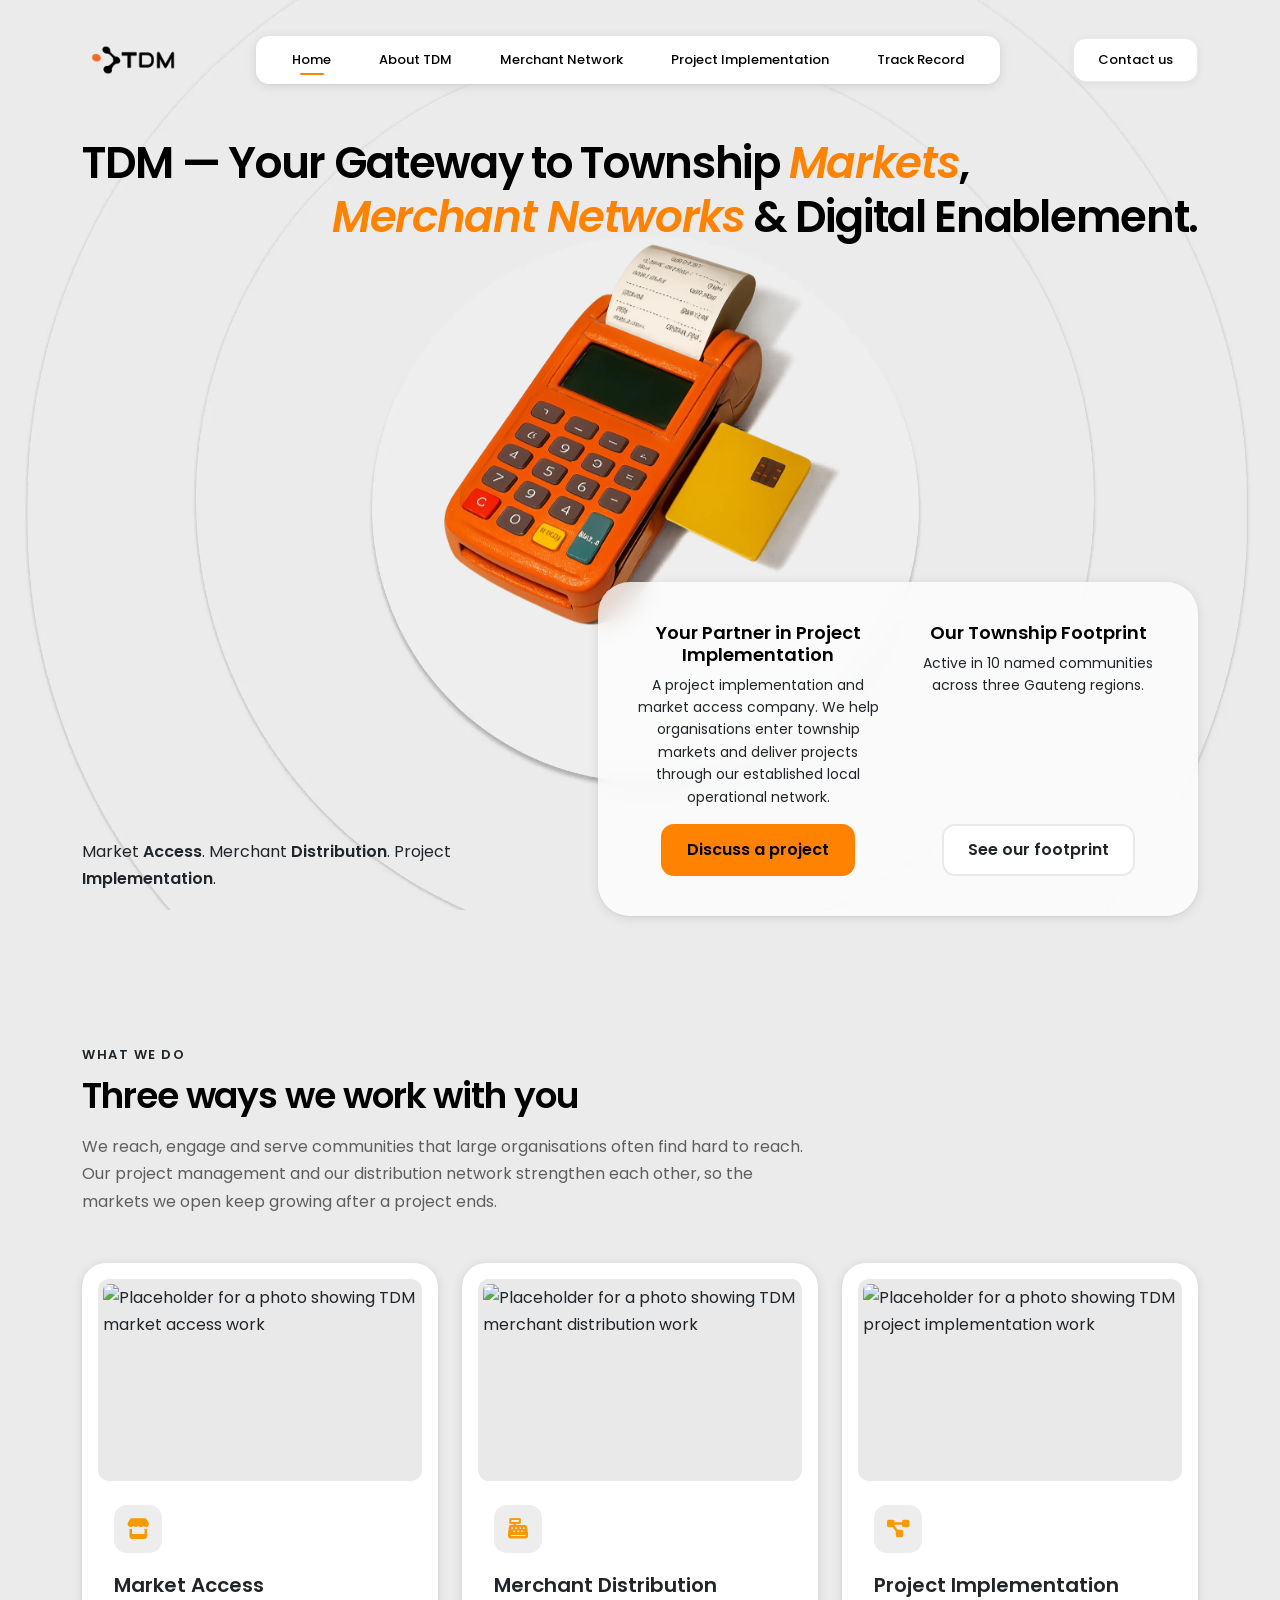
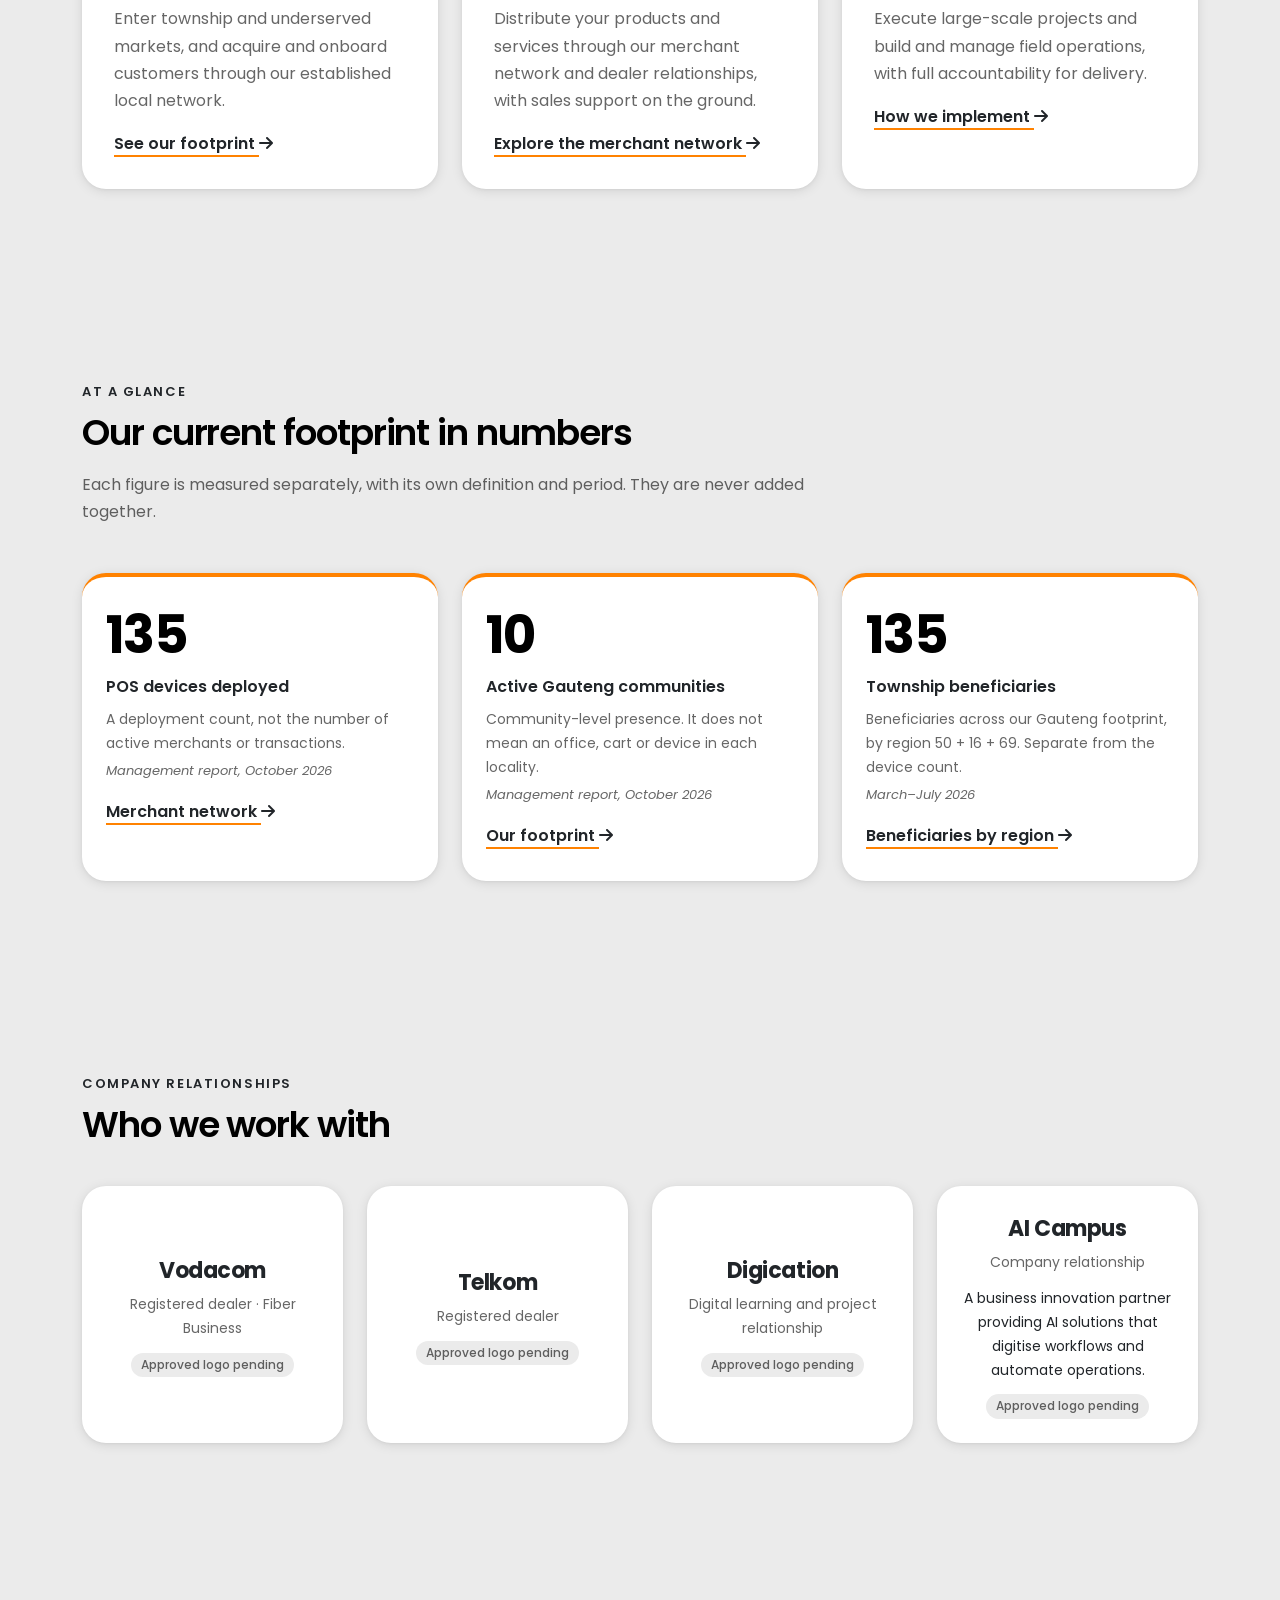
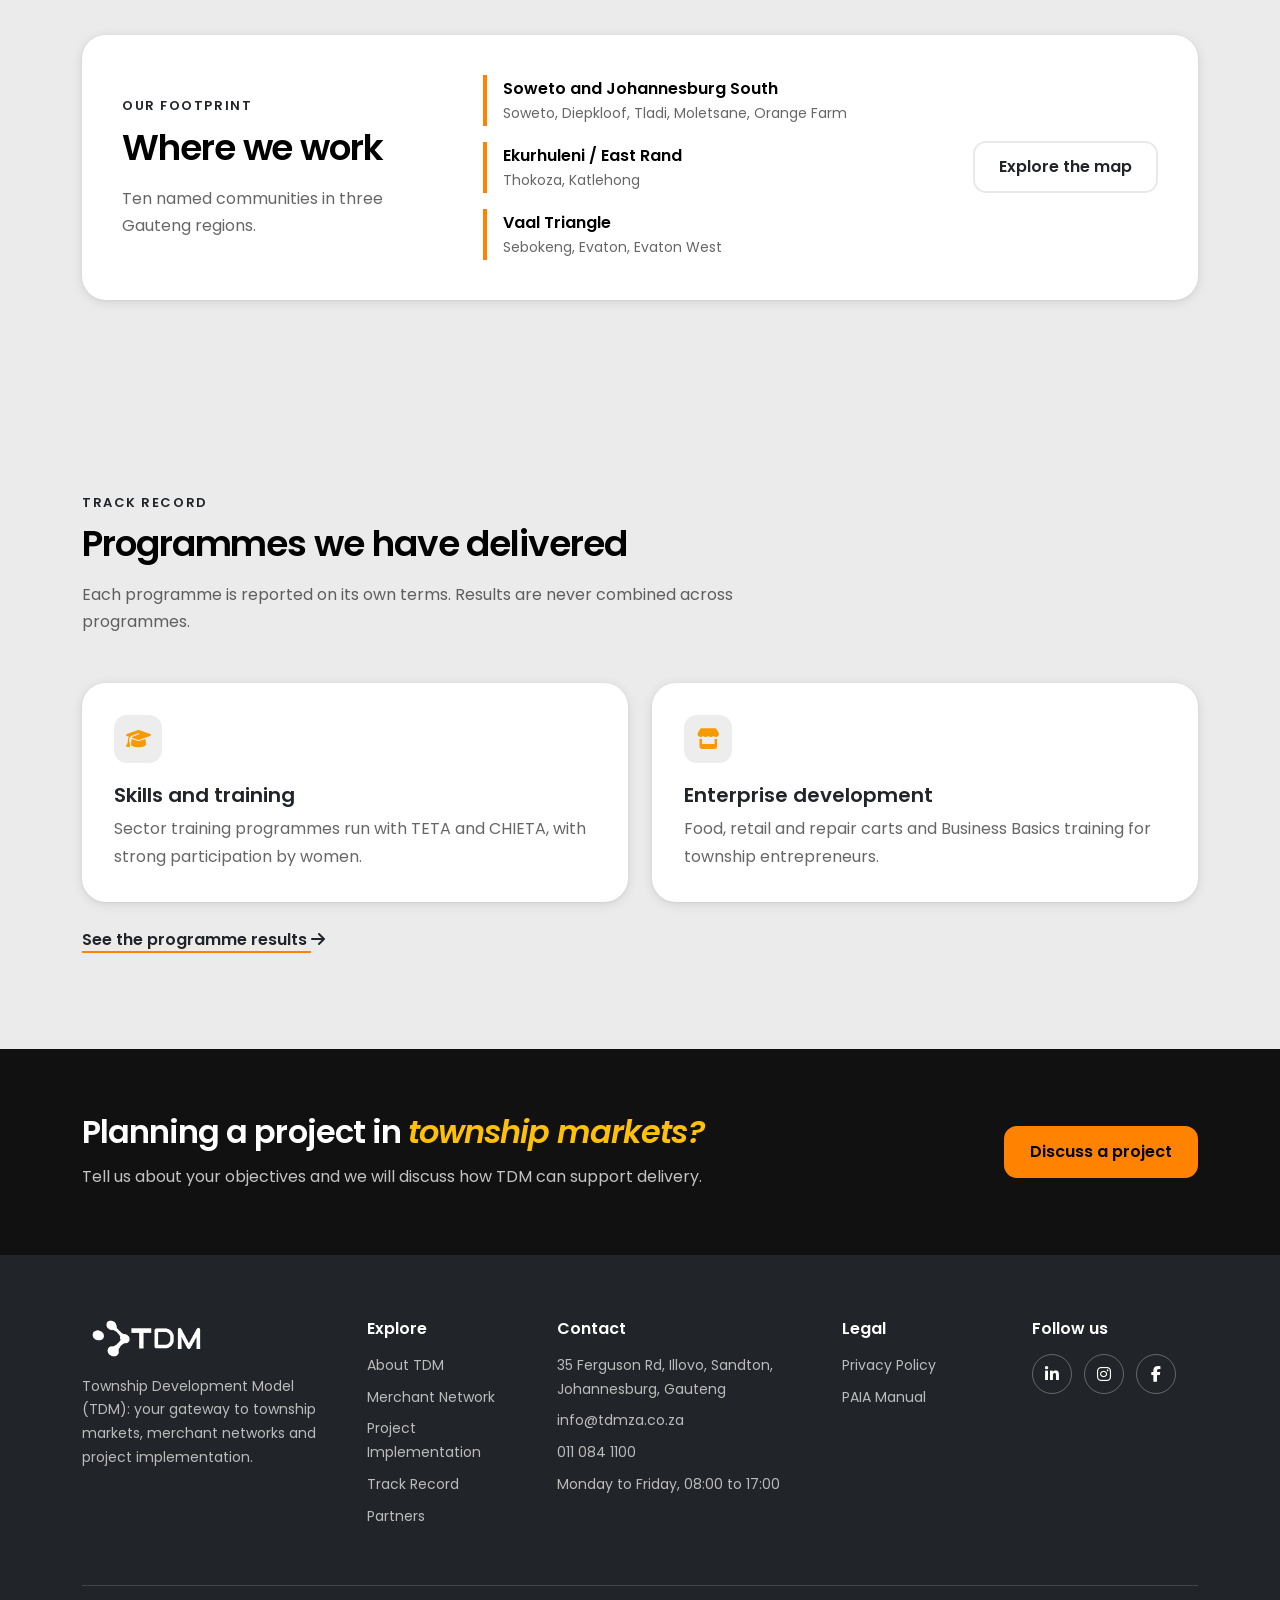
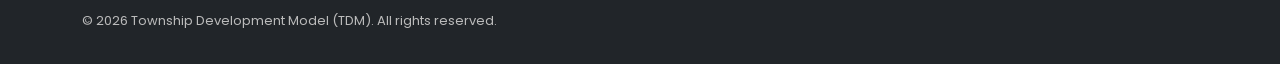
==== commit 1f58957f: "Reposition TDM as a project implementation and market access company; add Telkom dealer; PMO and dis" ====
--- a/index.html
+++ b/index.html
@@ -82,7 +82,7 @@
           <div class="row g-4">
             <div class="col-md-6 d-flex flex-column align-items-center">
               <h2 class="hero-card-title">Your Partner in Project Implementation</h2>
-              <p class="hero-card-text">We help organisations reach township customers, establish merchant networks and implement projects through local operational relationships.</p>
+              <p class="hero-card-text">A project implementation and market access company. We help organisations enter township markets and deliver projects through our established local operational network.</p>
               <a class="btn btn-tdm-primary mt-auto" href="contact/">Discuss a project</a>
             </div>
             <div class="col-md-6 d-flex flex-column align-items-center">
@@ -98,14 +98,14 @@
       <div class="container-xl">
         <p class="section-eyebrow">What we do</p>
         <h2 class="section-title" id="capabilities_title">Three ways we work with you</h2>
-        <p class="section-intro mb-5">Market access, merchant distribution and project implementation, delivered through local operational relationships in township communities.</p>
+        <p class="section-intro mb-5">We reach, engage and serve communities that large organisations often find hard to reach. Our project management and our distribution network strengthen each other, so the markets we open keep growing after a project ends.</p>
         <div class="row g-4">
           <div class="col-md-4">
             <article class="surface-card surface-card-interactive surface-card-media">
               <figure class="media-frame "><img src="https://placehold.co/640x400/e9e9e9/212529/webp?text=Market+Access+photo" alt="Placeholder for a photo showing TDM market access work" width="640" height="400" class="media-image" loading="lazy"></figure>
               <span class="card-icon"><i class="fas fa-store" aria-hidden="true"></i></span>
               <h3 class="card-title">Market Access</h3>
-              <p class="card-text">Reach township customers through established local operational relationships across our Gauteng communities.</p>
+              <p class="card-text">Enter township and underserved markets, and acquire and onboard customers through our established local network.</p>
               <a class="card-link" href="merchant-network/#footprint_map">See our footprint <i class="fas fa-arrow-right" aria-hidden="true"></i></a>
             </article>
           </div>
@@ -114,7 +114,7 @@
               <figure class="media-frame "><img src="https://placehold.co/640x400/e9e9e9/212529/webp?text=Merchant+Distribution+photo" alt="Placeholder for a photo showing TDM merchant distribution work" width="640" height="400" class="media-image" loading="lazy"></figure>
               <span class="card-icon"><i class="fas fa-cash-register" aria-hidden="true"></i></span>
               <h3 class="card-title">Merchant Distribution</h3>
-              <p class="card-text">Establish and support merchant and distribution networks in township communities, including point-of-sale device deployment.</p>
+              <p class="card-text">Distribute your products and services through our merchant network and dealer relationships, with sales support on the ground.</p>
               <a class="card-link" href="merchant-network/">Explore the merchant network <i class="fas fa-arrow-right" aria-hidden="true"></i></a>
             </article>
           </div>
@@ -123,7 +123,7 @@
               <figure class="media-frame "><img src="https://placehold.co/640x400/e9e9e9/212529/webp?text=Project+Implementation+photo" alt="Placeholder for a photo showing TDM project implementation work" width="640" height="400" class="media-image" loading="lazy"></figure>
               <span class="card-icon"><i class="fas fa-diagram-project" aria-hidden="true"></i></span>
               <h3 class="card-title">Project Implementation</h3>
-              <p class="card-text">Plan, mobilise and deliver projects on the ground, with clear accountability and reporting at every stage.</p>
+              <p class="card-text">Execute large-scale projects and build and manage field operations, with full accountability for delivery.</p>
               <a class="card-link" href="project-implementation/">How we implement <i class="fas fa-arrow-right" aria-hidden="true"></i></a>
             </article>
           </div>
@@ -171,21 +171,28 @@
         <p class="section-eyebrow">Company relationships</p>
         <h2 class="section-title" id="relationships_title">Who we work with</h2>
         <div class="row g-4 mt-2">
-          <div class="col-md-4">
+          <div class="col-md-6 col-xl-3">
             <div class="logo-tile">
               <p class="logo-tile-name">Vodacom</p>
               <p class="logo-tile-label">Registered dealer · Fiber Business</p>
               <span class="logo-pending">Approved logo pending</span>
             </div>
           </div>
-          <div class="col-md-4">
+          <div class="col-md-6 col-xl-3">
+            <div class="logo-tile">
+              <p class="logo-tile-name">Telkom</p>
+              <p class="logo-tile-label">Registered dealer</p>
+              <span class="logo-pending">Approved logo pending</span>
+            </div>
+          </div>
+          <div class="col-md-6 col-xl-3">
             <div class="logo-tile">
               <p class="logo-tile-name">Digication</p>
               <p class="logo-tile-label">Digital learning and project relationship</p>
               <span class="logo-pending">Approved logo pending</span>
             </div>
           </div>
-          <div class="col-md-4">
+          <div class="col-md-6 col-xl-3">
             <div class="logo-tile">
               <p class="logo-tile-name">AI Campus</p>
               <p class="logo-tile-label">Company relationship</p>
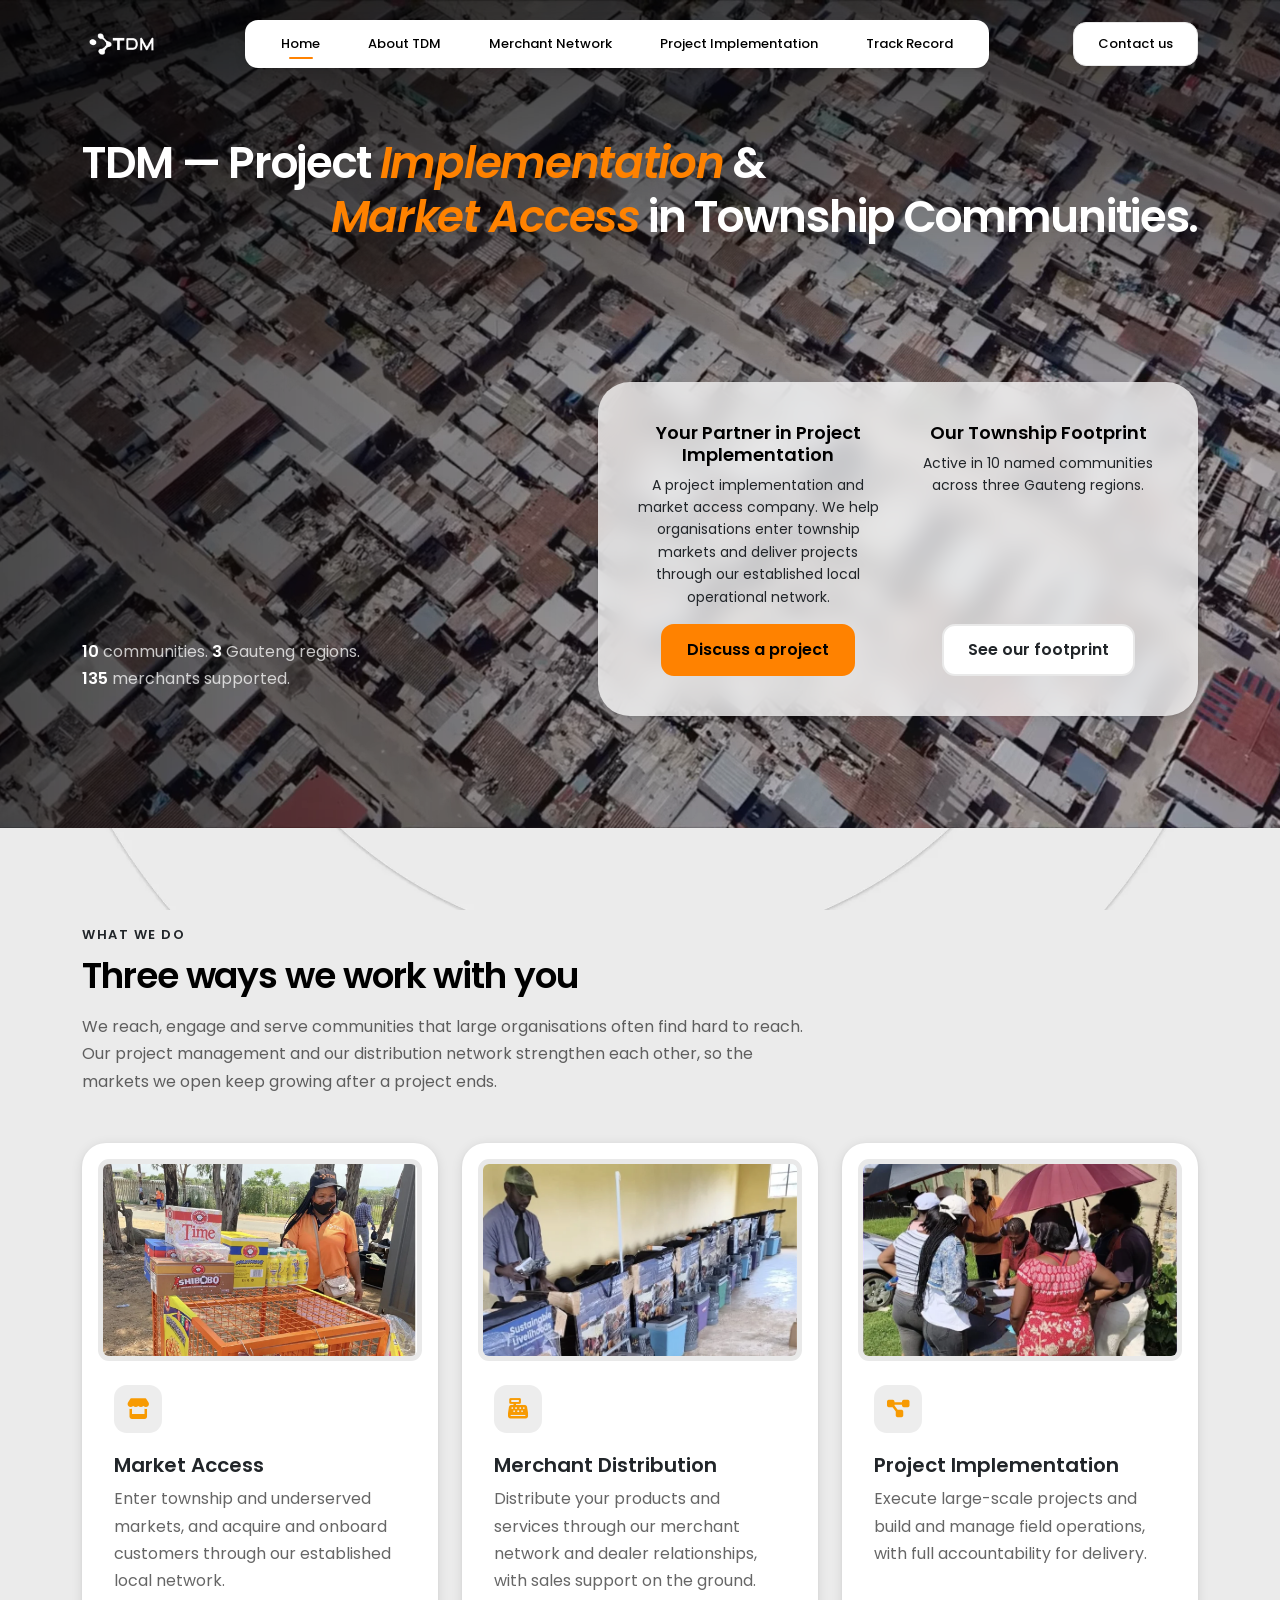
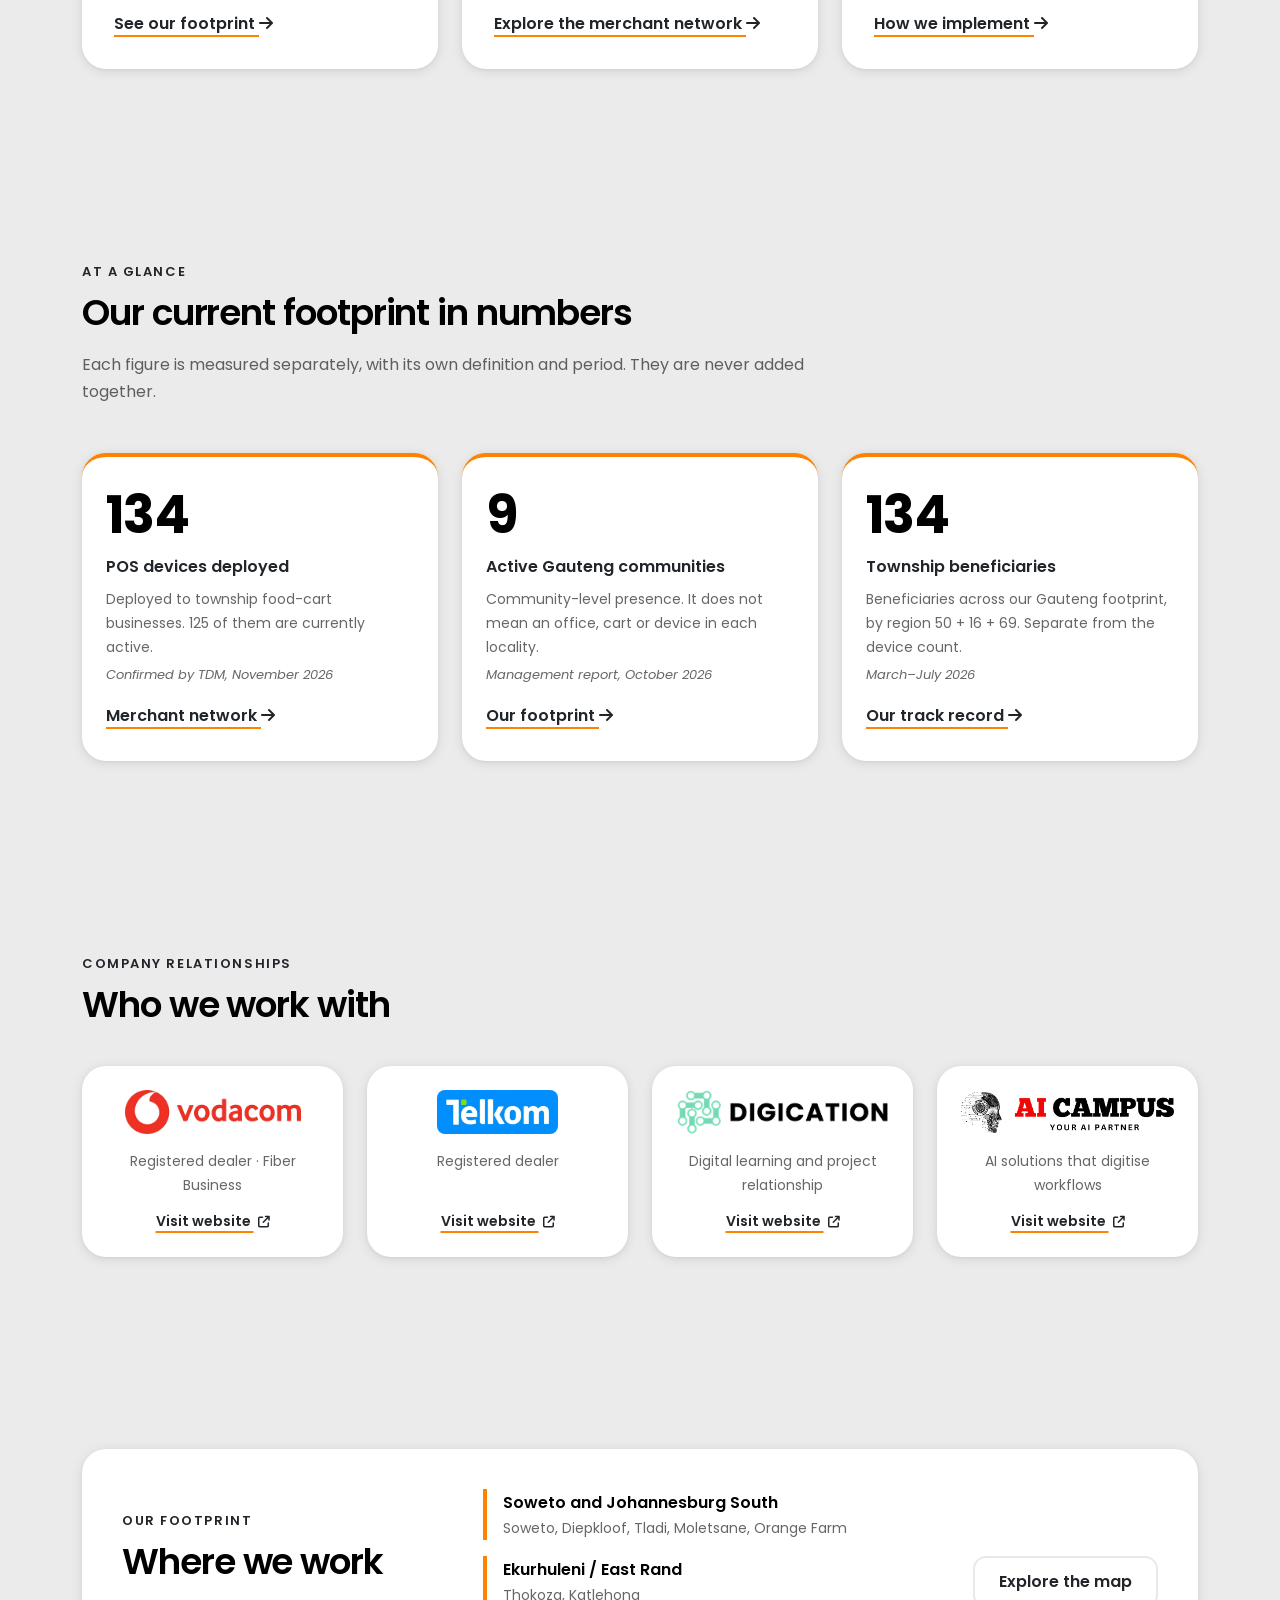
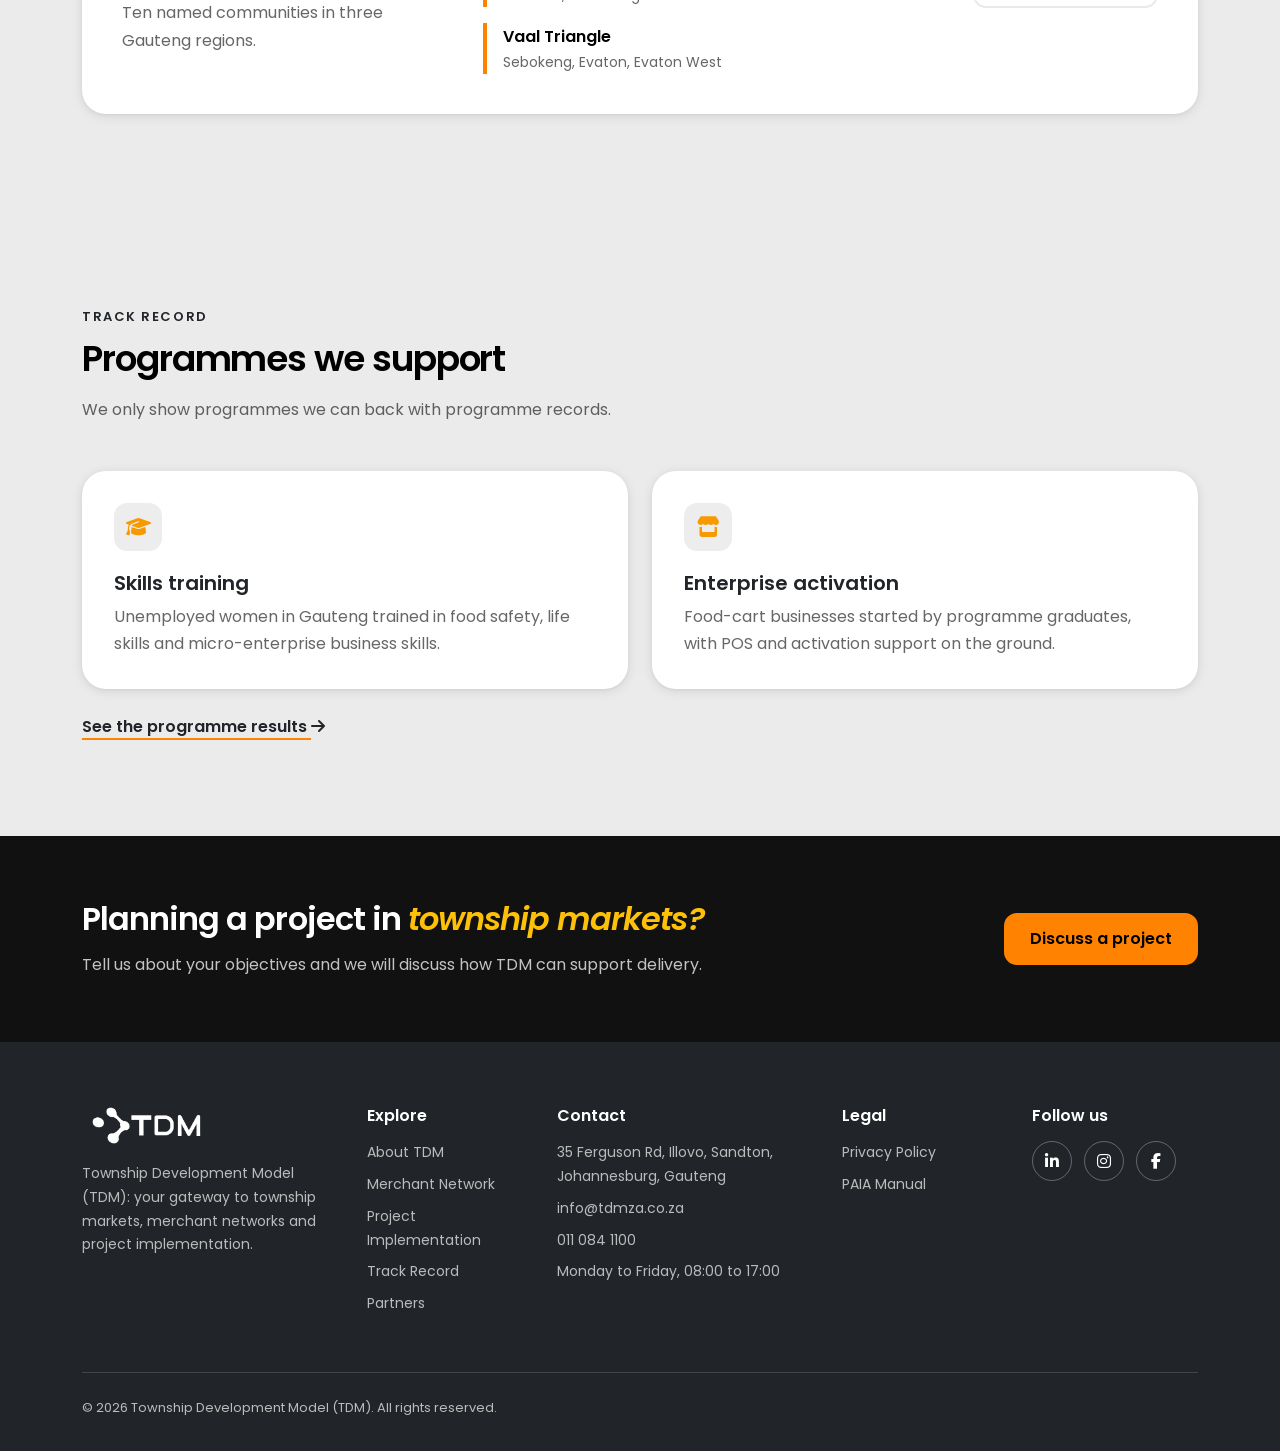
==== commit 51c5663e: "Full-bleed heroes on inner pages, partner links, Telkom and PayPoint logos, real card photos, image " ====
--- a/index.html
+++ b/index.html
@@ -6,15 +6,15 @@
   <meta name="viewport" content="width=device-width, initial-scale=1.0">
   <meta name="robots" content="noindex, nofollow">
   <title>Township Development Model (TDM) | Township Markets, Merchant Networks &amp; Project Implementation</title>
-  <meta name="description" content="Township Development Model (TDM) is your gateway to township markets, merchant networks and digital enablement, and your partner in project implementation.">
-  <meta name="keywords" content="TDM, Township Development Model, township markets, merchant networks, project implementation, Gauteng, digital enablement">
+  <meta name="description" content="Township Development Model (TDM) is a project implementation and market access company, helping organisations enter township markets and deliver projects through an established local network.">
+  <meta name="keywords" content="TDM, Township Development Model, township markets, merchant networks, project implementation, market access, Gauteng">
   <meta property="og:type" content="website">
   <meta property="og:site_name" content="Township Development Model (TDM)">
   <meta property="og:title" content="Township Development Model (TDM) | Township Markets, Merchant Networks &amp; Project Implementation">
-  <meta property="og:description" content="Township Development Model (TDM) is your gateway to township markets, merchant networks and digital enablement, and your partner in project implementation.">
+  <meta property="og:description" content="Township Development Model (TDM) is a project implementation and market access company, helping organisations enter township markets and deliver projects through an established local network.">
   <meta property="og:url" content="https://tdmza.co.za/">
-  <meta property="og:image" content="https://tdmza.co.za/images/logo/tdm.webp">
-  <link rel="icon" href="images/logo/tdm.webp" type="image/webp">
+  <meta property="og:image" content="https://tdmza.co.za/images/logo/tdm-logo.webp">
+  <link rel="icon" href="images/logo/tdm-logo.webp" type="image/webp">
   <link rel="preconnect" href="https://fonts.googleapis.com">
   <link rel="preconnect" href="https://fonts.gstatic.com" crossorigin>
   <link rel="stylesheet" href="https://fonts.googleapis.com/css2?family=Poppins:wght@400;500;600;700&amp;display=swap">
@@ -25,9 +25,9 @@
 
 <body class="site-body">
   <a class="skip-link" href="#main_content">Skip to main content</a>
-  <header class="site-header">
+  <header class="site-header site-header-over-video">
     <div class="container-xl site-header-row">
-      <a class="site-logo-link" href="./"><img src="images/logo/tdm.webp" alt="Township Development Model (TDM) home" class="site-logo" width="126" height="89"></a>
+      <a class="site-logo-link" href="./"><img src="images/logo/tdm-logo.webp" alt="Township Development Model (TDM) home" class="site-logo site-logo-dark" width="126" height="89"><img src="images/logo/tdm-logo-white-header.webp" alt="Township Development Model (TDM) home" class="site-logo site-logo-light" width="126" height="89"></a>
       <nav class="d-none d-lg-block" aria-label="Main navigation">
         <ul class="nav-pill d-flex">
           <li class="nav-pill-item"><a class="nav-pill-link active" aria-current="page" href="./">Home</a></li>
@@ -47,7 +47,7 @@
   </header>
   <div class="offcanvas offcanvas-end mobile-menu" tabindex="-1" id="mobile_menu" aria-labelledby="mobile_menu_title">
     <div class="offcanvas-header">
-      <img class="mobile-menu-logo" src="images/logo/tdm.webp" alt="TDM" width="126" height="89">
+      <img class="mobile-menu-logo" src="images/logo/tdm-logo.webp" alt="TDM" width="126" height="89">
       <h2 class="visually-hidden" id="mobile_menu_title">Menu</h2>
       <button type="button" class="btn-close mobile-menu-close" data-bs-dismiss="offcanvas" aria-label="Close menu"></button>
     </div>
@@ -70,25 +70,28 @@
     </div>
   </div>
   <main id="main_content">
-    <section class="hero-section" aria-labelledby="hero_title">
+    <section class="hero-section" aria-labelledby="hero_title" data-count-delay="900">
+      <video class="hero-video js-hero-video" autoplay muted loop playsinline poster="images/heroes/home-hero-poster.webp" width="1920" height="1080" aria-label="Aerial view flying over the rooftops and streets of a township">
+        <source src="images/heroes/home-hero-video.webm" type="video/webm">
+      </video>
+      <span class="hero-shade" aria-hidden="true"></span>
       <div class="container-xl">
         <h1 class="hero-title" id="hero_title">
-          <span class="hero-line hero-line-1">TDM — Your Gateway to Township <em class="highlight-text">Markets</em>,</span>
-          <span class="hero-line hero-line-2"><em class="highlight-text">Merchant Networks</em> &amp; Digital Enablement.</span>
+          <span class="hero-line hero-line-1">TDM — Project <em class="highlight-text">Implementation</em> &amp;</span>
+          <span class="hero-line hero-line-2"><em class="highlight-text">Market Access</em> in Township Communities.</span>
         </h1>
-        <img src="images/hero-tdm.webp" alt="Orange point-of-sale terminal printing a receipt beside a payment card" class="hero-image" width="1024" height="1024" fetchpriority="high">
-        <p class="hero-tagline">Market <span class="hero-tagline-strong">Access</span>. Merchant <span class="hero-tagline-strong">Distribution</span>. Project <span class="hero-tagline-strong">Implementation</span>.</p>
+        <p class="hero-tagline"><span class="hero-tagline-strong">10</span>&nbsp;communities. <span class="hero-tagline-strong">3</span>&nbsp;Gauteng&nbsp;regions. <span class="hero-tagline-strong">135</span>&nbsp;merchants&nbsp;supported.</p>
         <div class="hero-card">
-          <div class="row g-4">
-            <div class="col-md-6 d-flex flex-column align-items-center">
+          <div class="row g-3 g-md-4">
+            <div class="col-12 col-sm-auto col-lg-6 d-flex flex-column align-items-center">
               <h2 class="hero-card-title">Your Partner in Project Implementation</h2>
               <p class="hero-card-text">A project implementation and market access company. We help organisations enter township markets and deliver projects through our established local operational network.</p>
-              <a class="btn btn-tdm-primary mt-auto" href="contact/">Discuss a project</a>
-            </div>
-            <div class="col-md-6 d-flex flex-column align-items-center">
+              <a class="btn btn-tdm-primary hero-card-btn mt-auto" href="contact/">Discuss a project</a>
+            </div>
+            <div class="col-12 col-sm-auto col-lg-6 d-flex flex-column align-items-center">
               <h2 class="hero-card-title">Our Township Footprint</h2>
               <p class="hero-card-text">Active in 10 named communities across three Gauteng regions.</p>
-              <a class="btn btn-tdm-light mt-auto" href="merchant-network/#footprint_map">See our footprint</a>
+              <a class="btn btn-tdm-light hero-card-btn mt-auto" href="merchant-network/#footprint_map">See our footprint</a>
             </div>
           </div>
         </div>
@@ -102,7 +105,7 @@
         <div class="row g-4">
           <div class="col-md-4">
             <article class="surface-card surface-card-interactive surface-card-media">
-              <figure class="media-frame "><img src="https://placehold.co/640x400/e9e9e9/212529/webp?text=Market+Access+photo" alt="Placeholder for a photo showing TDM market access work" width="640" height="400" class="media-image" loading="lazy"></figure>
+              <figure class="media-frame "><img src="images/capabilities/market-access-card.webp" alt="A TDM field agent in a branded cap and shirt smiling beside an orange food cart stocked with snacks and drinks" width="1152" height="720" class="media-image" loading="lazy"></figure>
               <span class="card-icon"><i class="fas fa-store" aria-hidden="true"></i></span>
               <h3 class="card-title">Market Access</h3>
               <p class="card-text">Enter township and underserved markets, and acquire and onboard customers through our established local network.</p>
@@ -111,7 +114,7 @@
           </div>
           <div class="col-md-4">
             <article class="surface-card surface-card-interactive surface-card-media">
-              <figure class="media-frame "><img src="https://placehold.co/640x400/e9e9e9/212529/webp?text=Merchant+Distribution+photo" alt="Placeholder for a photo showing TDM merchant distribution work" width="640" height="400" class="media-image" loading="lazy"></figure>
+              <figure class="media-frame "><img src="images/capabilities/merchant-distribution-card.webp" alt="A man unpacking Sustainable Livelihoods food-cart kits lined up in a hall, each with a gas bottle and a cooler box" width="693" height="433" class="media-image" loading="lazy"></figure>
               <span class="card-icon"><i class="fas fa-cash-register" aria-hidden="true"></i></span>
               <h3 class="card-title">Merchant Distribution</h3>
               <p class="card-text">Distribute your products and services through our merchant network and dealer relationships, with sales support on the ground.</p>
@@ -120,7 +123,7 @@
           </div>
           <div class="col-md-4">
             <article class="surface-card surface-card-interactive surface-card-media">
-              <figure class="media-frame "><img src="https://placehold.co/640x400/e9e9e9/212529/webp?text=Project+Implementation+photo" alt="Placeholder for a photo showing TDM project implementation work" width="640" height="400" class="media-image" loading="lazy"></figure>
+              <figure class="media-frame "><img src="images/capabilities/project-implementation-card.webp" alt="A TDM team member in an orange shirt working with a group of women around a table outdoors, filling in paperwork under umbrellas" width="695" height="434" class="media-image" loading="lazy"></figure>
               <span class="card-icon"><i class="fas fa-diagram-project" aria-hidden="true"></i></span>
               <h3 class="card-title">Project Implementation</h3>
               <p class="card-text">Execute large-scale projects and build and manage field operations, with full accountability for delivery.</p>
@@ -140,8 +143,8 @@
             <div class="stat-tile">
               <span class="stat-value">135</span>
               <span class="stat-label">POS devices deployed</span>
-              <p class="stat-definition">A deployment count, not the number of active merchants or transactions.</p>
-              <p class="stat-period">Management report, October 2026</p>
+              <p class="stat-definition">Deployed to township food-cart businesses. 125 of them are currently active.</p>
+              <p class="stat-period">Confirmed by TDM, November 2026</p>
               <a class="card-link" href="merchant-network/">Merchant network <i class="fas fa-arrow-right" aria-hidden="true"></i></a>
             </div>
           </div>
@@ -160,7 +163,7 @@
               <span class="stat-label">Township beneficiaries</span>
               <p class="stat-definition">Beneficiaries across our Gauteng footprint, by region 50 + 16 + 69. Separate from the device count.</p>
               <p class="stat-period">March–July 2026</p>
-              <a class="card-link" href="merchant-network/#footprint_map">Beneficiaries by region <i class="fas fa-arrow-right" aria-hidden="true"></i></a>
+              <a class="card-link" href="track-record/">Our track record <i class="fas fa-arrow-right" aria-hidden="true"></i></a>
             </div>
           </div>
         </div>
@@ -172,33 +175,32 @@
         <h2 class="section-title" id="relationships_title">Who we work with</h2>
         <div class="row g-4 mt-2">
           <div class="col-md-6 col-xl-3">
-            <div class="logo-tile">
-              <p class="logo-tile-name">Vodacom</p>
+            <a class="logo-tile logo-tile-link" href="https://www.vodacom.co.za/" target="_blank" rel="noopener" aria-label="Vodacom website (opens in a new tab)">
+              <img class="logo-tile-image" src="images/partners/vodacom-logo.webp" alt="Vodacom" width="448" height="112" loading="lazy">
               <p class="logo-tile-label">Registered dealer · Fiber Business</p>
-              <span class="logo-pending">Approved logo pending</span>
-            </div>
+              <span class="logo-tile-visit" aria-hidden="true">Visit website <i class="fas fa-arrow-up-right-from-square"></i></span>
+            </a>
           </div>
           <div class="col-md-6 col-xl-3">
-            <div class="logo-tile">
-              <p class="logo-tile-name">Telkom</p>
+            <a class="logo-tile logo-tile-link" href="https://www.telkom.co.za/" target="_blank" rel="noopener" aria-label="Telkom website (opens in a new tab)">
+              <img class="logo-tile-image logo-tile-image-boxed" src="images/partners/telkom-logo.webp" alt="Telkom" width="813" height="295" loading="lazy">
               <p class="logo-tile-label">Registered dealer</p>
-              <span class="logo-pending">Approved logo pending</span>
-            </div>
+              <span class="logo-tile-visit" aria-hidden="true">Visit website <i class="fas fa-arrow-up-right-from-square"></i></span>
+            </a>
           </div>
           <div class="col-md-6 col-xl-3">
-            <div class="logo-tile">
-              <p class="logo-tile-name">Digication</p>
+            <a class="logo-tile logo-tile-link" href="https://www.digication.co.za/" target="_blank" rel="noopener" aria-label="Digication website (opens in a new tab)">
+              <img class="logo-tile-image" src="images/partners/digication-logo.webp" alt="Digication" width="535" height="112" loading="lazy">
               <p class="logo-tile-label">Digital learning and project relationship</p>
-              <span class="logo-pending">Approved logo pending</span>
-            </div>
+              <span class="logo-tile-visit" aria-hidden="true">Visit website <i class="fas fa-arrow-up-right-from-square"></i></span>
+            </a>
           </div>
           <div class="col-md-6 col-xl-3">
-            <div class="logo-tile">
-              <p class="logo-tile-name">AI Campus</p>
-              <p class="logo-tile-label">Company relationship</p>
-              <p class="logo-tile-text">A business innovation partner providing AI solutions that digitise workflows and automate operations.</p>
-              <span class="logo-pending">Approved logo pending</span>
-            </div>
+            <a class="logo-tile logo-tile-link" href="https://aicampus.co.za/" target="_blank" rel="noopener" aria-label="AI Campus website (opens in a new tab)">
+              <img class="logo-tile-image" src="images/partners/ai-campus-logo.webp" alt="AI Campus" width="741" height="143" loading="lazy">
+              <p class="logo-tile-label">AI solutions that digitise workflows</p>
+              <span class="logo-tile-visit" aria-hidden="true">Visit website <i class="fas fa-arrow-up-right-from-square"></i></span>
+            </a>
           </div>
         </div>
       </div>
@@ -223,21 +225,21 @@
     <section class="section-block" aria-labelledby="record_title">
       <div class="container-xl">
         <p class="section-eyebrow">Track record</p>
-        <h2 class="section-title" id="record_title">Programmes we have delivered</h2>
-        <p class="section-intro mb-5">Each programme is reported on its own terms. Results are never combined across programmes.</p>
+        <h2 class="section-title" id="record_title">Programmes we support</h2>
+        <p class="section-intro mb-5">We only show programmes we can back with programme records.</p>
         <div class="row g-4">
           <div class="col-md-6">
             <article class="surface-card">
               <span class="card-icon"><i class="fas fa-graduation-cap" aria-hidden="true"></i></span>
-              <h3 class="card-title">Skills and training</h3>
-              <p class="card-text mb-0">Sector training programmes run with TETA and CHIETA, with strong participation by women.</p>
+              <h3 class="card-title">Skills training</h3>
+              <p class="card-text mb-0">Unemployed women in Gauteng trained in food safety, life skills and micro-enterprise business skills.</p>
             </article>
           </div>
           <div class="col-md-6">
             <article class="surface-card">
               <span class="card-icon"><i class="fas fa-store" aria-hidden="true"></i></span>
-              <h3 class="card-title">Enterprise development</h3>
-              <p class="card-text mb-0">Food, retail and repair carts and Business Basics training for township entrepreneurs.</p>
+              <h3 class="card-title">Enterprise activation</h3>
+              <p class="card-text mb-0">Food-cart businesses started by programme graduates, with POS and activation support on the ground.</p>
             </article>
           </div>
         </div>
@@ -262,7 +264,7 @@
     <div class="container-xl">
       <div class="row g-4">
         <div class="col-12 col-lg-3">
-          <img src="images/logo/tdm-white.webp" alt="Township Development Model (TDM)" class="footer-logo" width="833" height="253" loading="lazy">
+          <img src="images/logo/tdm-logo-white.webp" alt="Township Development Model (TDM)" class="footer-logo" width="833" height="253" loading="lazy">
           <p class="footer-tagline mb-0">Township Development Model (TDM): your gateway to township markets, merchant networks and project implementation.</p>
         </div>
         <div class="col-6 col-md-3 col-lg-2">
@@ -304,7 +306,9 @@
     </div>
   </footer>
   <script src="https://cdn.jsdelivr.net/npm/bootstrap@5.3.3/dist/js/bootstrap.bundle.min.js" integrity="sha384-YvpcrYf0tY3lHB60NNkmXc5s9fDVZLESaAA55NDzOxhy9GkcIdslK1eN7N6jIeHz" crossorigin="anonymous"></script>
+  <script src="js/sticky-header.js"></script>
   <script src="js/count-up.js"></script>
+  <script src="js/hero-video.js"></script>
 </body>
 
 </html>
--- a/css/styles.css
+++ b/css/styles.css
@@ -1,4 +1,6 @@
 :root {
+  --tdm-header-offset: 5.5rem;
+  --tdm-header-height: 68px;
   --tdm-orange: #ff8200;
   --tdm-amber: #ffc107;
   --tdm-gold: #f79a02;
@@ -29,11 +31,13 @@
 @media (width >= 992px) {
   :root {
     --tdm-space-section: 6rem;
+    --tdm-header-offset: 6.5rem;
+    --tdm-header-height: 88px;
   }
 }
 
 .site-body {
-  background: var(--tdm-base) url("../images/hero-bg.webp") no-repeat center top / max(100%, 1400px) auto;
+  background: var(--tdm-base) url("../images/backgrounds/circles-background.webp") no-repeat center top / max(100%, 1400px) auto;
 }
 
 .skip-link {
@@ -54,10 +58,26 @@
 }
 
 .site-header {
-  position: relative;
-  z-index: 1000;
-  padding: 1.5rem 0;
+  position: sticky;
+  top: 0;
+  z-index: 1030;
+  padding: 0.75rem 0;
   animation: slide-down 0.8s ease-out both;
+}
+
+.site-header::before {
+  position: absolute;
+  inset: 0;
+  z-index: -1;
+  content: "";
+  background-color: var(--tdm-base);
+  box-shadow: var(--tdm-shadow-elevated);
+  opacity: 0;
+  transition: opacity 0.3s ease;
+}
+
+.site-header.is-scrolled::before {
+  opacity: 1;
 }
 
 @keyframes slide-down {
@@ -84,6 +104,24 @@
   border-radius: 8px;
 }
 
+.site-logo.site-logo-light {
+  display: none;
+}
+
+.site-header-over-video:not(.is-scrolled) .site-logo-light {
+  display: block;
+}
+
+.site-header-over-video:not(.is-scrolled) .site-logo-dark {
+  display: none;
+}
+
+.site-header-over-video:not(.is-scrolled) .site-logo-link:focus-visible,
+.site-header-over-video:not(.is-scrolled) .hamburger:focus-visible,
+.site-header-over-video:not(.is-scrolled) .btn-contact:focus-visible {
+  outline-color: var(--tdm-amber);
+}
+
 .site-logo-link:focus-visible {
   outline: 3px solid var(--tdm-black);
   outline-offset: 4px;
@@ -92,12 +130,16 @@
 .site-logo {
   display: block;
   width: auto;
-  height: 52px;
+  height: 44px;
 }
 
 @media (width >= 992px) {
+  .site-header {
+    padding-block: 1rem;
+  }
+
   .site-logo {
-    height: 72px;
+    height: 56px;
   }
 }
 
@@ -294,25 +336,54 @@
 
 .hero-section {
   position: relative;
+  isolation: isolate;
   overflow: hidden;
-  padding-block: 1rem 3rem;
+  margin-top: calc(-1 * var(--tdm-header-height));
+  padding-block: calc(var(--tdm-header-height) + 2.5rem) 5rem;
+  background-color: var(--tdm-ink);
 }
 
 @media (width >= 992px) {
   .hero-section {
-    padding-bottom: 2rem;
+    padding-block: calc(var(--tdm-header-height) + 3rem) 7rem;
   }
 
   .hero-section .container-xl {
     position: relative;
-    min-height: clamp(760px, calc(100vh - 120px), 840px);
+    min-height: clamp(540px, calc(100vh - 320px), 620px);
+  }
+}
+
+.hero-video {
+  position: absolute;
+  inset: 0;
+  z-index: -2;
+  width: 100%;
+  height: 100%;
+  object-fit: cover;
+  object-position: 75% center;
+}
+
+.hero-shade {
+  position: absolute;
+  inset: 0;
+  z-index: -1;
+  background: linear-gradient(180deg, #0009 0%, #00000080 45%, #0009 100%);
+  pointer-events: none;
+}
+
+@media (width >= 992px) {
+  .hero-shade {
+    background:
+      linear-gradient(180deg, #0009 0%, transparent 45%),
+      linear-gradient(90deg, #0009 0%, #0003 45%, transparent 70%);
   }
 }
 
 .hero-title {
   max-width: 1180px;
   margin: 0 auto;
-  color: var(--tdm-black);
+  color: var(--tdm-card);
   font-size: clamp(1.625rem, 3.4vw, 3rem);
   font-weight: 600;
   line-height: 1.25;
@@ -328,8 +399,13 @@
 }
 
 .hero-line-2 {
-  text-align: right;
   animation: slide-from-right 1s ease-out 0.2s both;
+}
+
+@media (width >= 768px) {
+  .hero-line-2 {
+    text-align: right;
+  }
 }
 
 .highlight-text {
@@ -337,43 +413,50 @@
   font-style: italic;
 }
 
-.hero-image {
-  display: block;
+.hero-tagline {
+  margin: 1.25rem 0 0;
+  color: #ffffffbf;
+  font-size: 0.9375rem;
+  animation: slide-from-left 1s ease-out 0.6s both;
+}
+
+@media (width >= 768px) {
+  .hero-tagline {
+    font-size: 1rem;
+  }
+}
+
+.hero-tagline-strong {
+  color: var(--tdm-card);
+  font-weight: 600;
+  font-variant-numeric: tabular-nums;
+}
+
+.hero-card {
+  margin-top: 1.75rem;
+  animation: slide-from-right 1s ease-out 0.6s both;
+}
+
+.hero-card-btn {
   width: 100%;
-  max-width: 300px;
-  height: auto;
-  margin: 1.5rem auto 0;
-  animation: slide-from-bottom 1s ease-out 0.4s both;
-}
-
-@media (width >= 768px) {
-  .hero-image {
-    max-width: 420px;
-    margin-top: -1rem;
-  }
-}
-
-.hero-tagline {
-  margin: 1.5rem 0 0;
-  color: var(--tdm-charcoal);
-  font-size: 1rem;
-  text-align: center;
-  animation: slide-from-left 1s ease-out 0.6s both;
-}
-
-.hero-tagline-strong {
-  font-weight: 600;
-}
-
-.hero-card {
-  margin-top: 1.5rem;
-  padding: 2rem 1.5rem;
-  border-radius: 32px;
-  background-color: #ffffffbf;
-  backdrop-filter: blur(12px);
-  box-shadow: var(--tdm-shadow-elevated);
-  text-align: center;
-  animation: slide-from-right 1s ease-out 0.6s both;
+}
+
+@media (width >= 576px) {
+  .hero-card-btn {
+    width: auto;
+  }
+}
+
+@media (width >= 992px) {
+  .hero-card {
+    margin-top: 1.5rem;
+    padding: 2rem 1.5rem;
+    border-radius: 32px;
+    background-color: #ffffffbf;
+    backdrop-filter: blur(12px);
+    box-shadow: var(--tdm-shadow-elevated);
+    text-align: center;
+  }
 }
 
 @media (width >= 992px) {
@@ -402,6 +485,7 @@
 }
 
 .hero-card-title {
+  display: none;
   margin-bottom: 0.5rem;
   color: var(--tdm-black);
   font-size: 1.125rem;
@@ -409,10 +493,18 @@
 }
 
 .hero-card-text {
+  display: none;
   margin-bottom: 1rem;
   color: var(--tdm-charcoal);
   font-size: 0.875rem;
   line-height: 1.6;
+}
+
+@media (width >= 992px) {
+  .hero-card-title,
+  .hero-card-text {
+    display: block;
+  }
 }
 
 @keyframes slide-from-left {
@@ -497,11 +589,67 @@
   object-fit: cover;
 }
 
-.page-hero-media {
-  max-width: 1180px;
-  margin: 2.5rem auto 0;
-  aspect-ratio: 12 / 5;
-  animation: slide-from-right 0.9s ease-out 0.3s both;
+.page-hero-cover {
+  position: relative;
+  isolation: isolate;
+  display: flex;
+  align-items: flex-end;
+  min-height: 34rem;
+  margin-top: calc(-1 * var(--tdm-header-height));
+  padding-block: calc(var(--tdm-header-height) + 2.5rem) 3rem;
+  background-color: var(--tdm-ink);
+  text-align: left;
+}
+
+@media (width >= 992px) {
+  .page-hero-cover {
+    align-items: center;
+    min-height: calc(var(--tdm-header-height) + 3rem + clamp(540px, calc(100vh - 320px), 620px) + 7rem);
+    padding-block: calc(var(--tdm-header-height) + 3rem) 7rem;
+  }
+}
+
+.page-hero-cover .container-xl {
+  width: 100%;
+}
+
+.page-hero-cover-image {
+  position: absolute;
+  inset: 0;
+  z-index: -2;
+  width: 100%;
+  height: 100%;
+  object-fit: cover;
+  object-position: 75% center;
+}
+
+.page-hero-cover-shade {
+  position: absolute;
+  inset: 0;
+  z-index: -1;
+  background:
+    linear-gradient(180deg, #00000080 0%, transparent 25%),
+    linear-gradient(0deg, #0009 0%, #00000080 40%, transparent 75%);
+  pointer-events: none;
+}
+
+@media (width >= 992px) {
+  .page-hero-cover-shade {
+    background:
+      linear-gradient(180deg, #0009 0%, transparent 30%),
+      linear-gradient(90deg, #0009 0%, #0003 45%, transparent 70%);
+  }
+}
+
+.page-hero-cover .page-hero-title {
+  max-width: 36rem;
+  color: var(--tdm-card);
+}
+
+.page-hero-cover .page-hero-lead {
+  max-width: 30rem;
+  margin: 0;
+  color: #ffffffbf;
 }
 
 .page-hero-leaders {
@@ -514,6 +662,7 @@
 }
 
 .leader-figure {
+  position: relative;
   display: flex;
   gap: 1rem;
   align-items: center;
@@ -548,6 +697,39 @@
   font-size: 0.875rem;
 }
 
+.leader-linkedin {
+  position: absolute;
+  bottom: 0.5rem;
+  left: 3.75rem;
+  display: inline-flex;
+  align-items: center;
+  justify-content: center;
+  width: 1.75rem;
+  height: 1.75rem;
+  border: 2px solid var(--tdm-card);
+  border-radius: 999px;
+  background-color: var(--tdm-black);
+  color: var(--tdm-card);
+  font-size: 0.8125rem;
+  text-decoration: none;
+  transition: transform 0.3s var(--tdm-spring);
+}
+
+.leader-linkedin:hover {
+  background-color: var(--tdm-orange);
+  color: var(--tdm-black);
+  transform: scale(1.12);
+}
+
+.leader-linkedin:focus-visible {
+  outline: 3px solid var(--tdm-black);
+  outline-offset: 2px;
+}
+
+.leader-linkedin:active {
+  transform: scale(0.95);
+}
+
 .surface-card-media .media-frame {
   margin: -1rem -1rem 1.5rem;
   aspect-ratio: 8 / 5;
@@ -611,6 +793,7 @@
 
 .section-block {
   padding-block: var(--tdm-space-section);
+  scroll-margin-top: var(--tdm-header-offset);
 }
 
 .section-eyebrow {
@@ -649,6 +832,8 @@
 }
 
 .surface-card {
+  display: flex;
+  flex-direction: column;
   height: 100%;
   padding: 2rem;
 }
@@ -686,6 +871,8 @@
 }
 
 .card-link {
+  align-self: flex-start;
+  margin-top: auto;
   color: var(--tdm-charcoal);
   font-weight: 600;
   text-decoration: underline 2px var(--tdm-orange);
@@ -716,6 +903,8 @@
 }
 
 .stat-tile {
+  display: flex;
+  flex-direction: column;
   height: 100%;
   padding: 2rem 1.5rem;
   border-top: 4px solid var(--tdm-orange);
@@ -744,10 +933,15 @@
 }
 
 .stat-period {
+  margin-top: auto;
   margin-bottom: 1rem;
   color: var(--tdm-muted);
   font-size: 0.8125rem;
   font-style: italic;
+}
+
+.stat-period + .card-link {
+  margin-top: 0;
 }
 
 .region-band {
@@ -835,12 +1029,6 @@
   font-weight: 600;
 }
 
-.logo-tile-text {
-  margin-bottom: 0.75rem;
-  color: var(--tdm-charcoal);
-  font-size: 0.875rem;
-}
-
 .data-note {
   margin-top: 1.5rem;
   color: var(--tdm-muted);
@@ -851,18 +1039,27 @@
   display: flex;
   flex-direction: column;
   align-items: center;
-  justify-content: center;
+  justify-content: flex-start;
   height: 100%;
   min-height: 9rem;
   padding: 1.5rem;
   text-align: center;
 }
 
-.logo-tile-name {
-  margin-bottom: 0.25rem;
-  font-size: 1.375rem;
-  font-weight: 700;
-  letter-spacing: -0.02em;
+.logo-tile-image {
+  width: auto;
+  max-width: 100%;
+  height: 2.75rem;
+  margin-bottom: 1rem;
+  object-fit: contain;
+}
+
+.logo-tile-image-boxed {
+  border-radius: 8px;
+}
+
+.logo-tile-image-tall {
+  height: 4rem;
 }
 
 .logo-tile-label {
@@ -871,13 +1068,42 @@
   font-size: 0.875rem;
 }
 
-.logo-pending {
-  padding: 0.125rem 0.625rem;
-  border-radius: 999px;
-  background-color: var(--tdm-base);
-  color: var(--tdm-muted);
+.logo-tile-link {
+  color: var(--tdm-charcoal);
+  text-decoration: none;
+  transition: transform 0.35s var(--tdm-spring);
+}
+
+.logo-tile-link:hover {
+  color: var(--tdm-charcoal);
+  transform: translateY(-4px);
+}
+
+.logo-tile-link:focus-visible {
+  outline: 3px solid var(--tdm-black);
+  outline-offset: 4px;
+}
+
+.logo-tile-link:active {
+  transform: translateY(-1px) scale(0.98);
+}
+
+.logo-tile-visit {
+  margin-top: auto;
+  font-size: 0.875rem;
+  font-weight: 600;
+  text-decoration: underline 2px var(--tdm-orange);
+  text-underline-offset: 0.35em;
+}
+
+.logo-tile-visit .fa-arrow-up-right-from-square {
+  margin-left: 0.25rem;
   font-size: 0.75rem;
-  font-weight: 500;
+}
+
+.logo-tile-link:hover .logo-tile-visit {
+  color: var(--tdm-black);
+  text-decoration-color: var(--tdm-black);
 }
 
 .footprint-map {
@@ -1083,14 +1309,21 @@
 
 .record-figures {
   display: grid;
-  grid-template-columns: repeat(auto-fit, minmax(7.5rem, 1fr));
+  grid-template-columns: repeat(2, minmax(0, 1fr));
   gap: 1rem;
   margin: 0 0 1rem;
+}
+
+@media (width >= 576px) {
+  .record-figures {
+    grid-template-columns: repeat(3, minmax(0, 1fr));
+  }
 }
 
 .record-figure {
   display: flex;
   flex-direction: column-reverse;
+  justify-content: flex-end;
 }
 
 .record-figure-value {
@@ -1589,8 +1822,8 @@
 @media (width >= 992px) {
   .legal-toc {
     position: sticky;
-    top: 1.5rem;
-    max-height: calc(100vh - 3rem);
+    top: calc(var(--tdm-header-offset) + 0.5rem);
+    max-height: calc(100vh - var(--tdm-header-offset) - 2rem);
     overflow-y: auto;
   }
 }
@@ -1651,7 +1884,7 @@
 }
 
 .legal-section {
-  scroll-margin-top: 1.5rem;
+  scroll-margin-top: calc(var(--tdm-header-offset) + 1rem);
 }
 
 .legal-section + .legal-section {
@@ -1736,12 +1969,10 @@
   .site-header,
   .hero-line-1,
   .hero-line-2,
-  .hero-image,
   .hero-tagline,
   .hero-card,
   .page-hero-title,
   .page-hero-lead,
-  .page-hero-media,
   .page-hero-leaders {
     animation: none;
   }
@@ -1751,9 +1982,12 @@
   .btn-tdm-primary,
   .btn-tdm-light,
   .surface-card-interactive,
+  .logo-tile-link,
   .map-community-btn,
   .card-link .fa-arrow-right,
   .mobile-social-link,
+  .leader-linkedin,
+  .site-header::before,
   .delivery-body,
   .footer-social-link {
     transition: none;
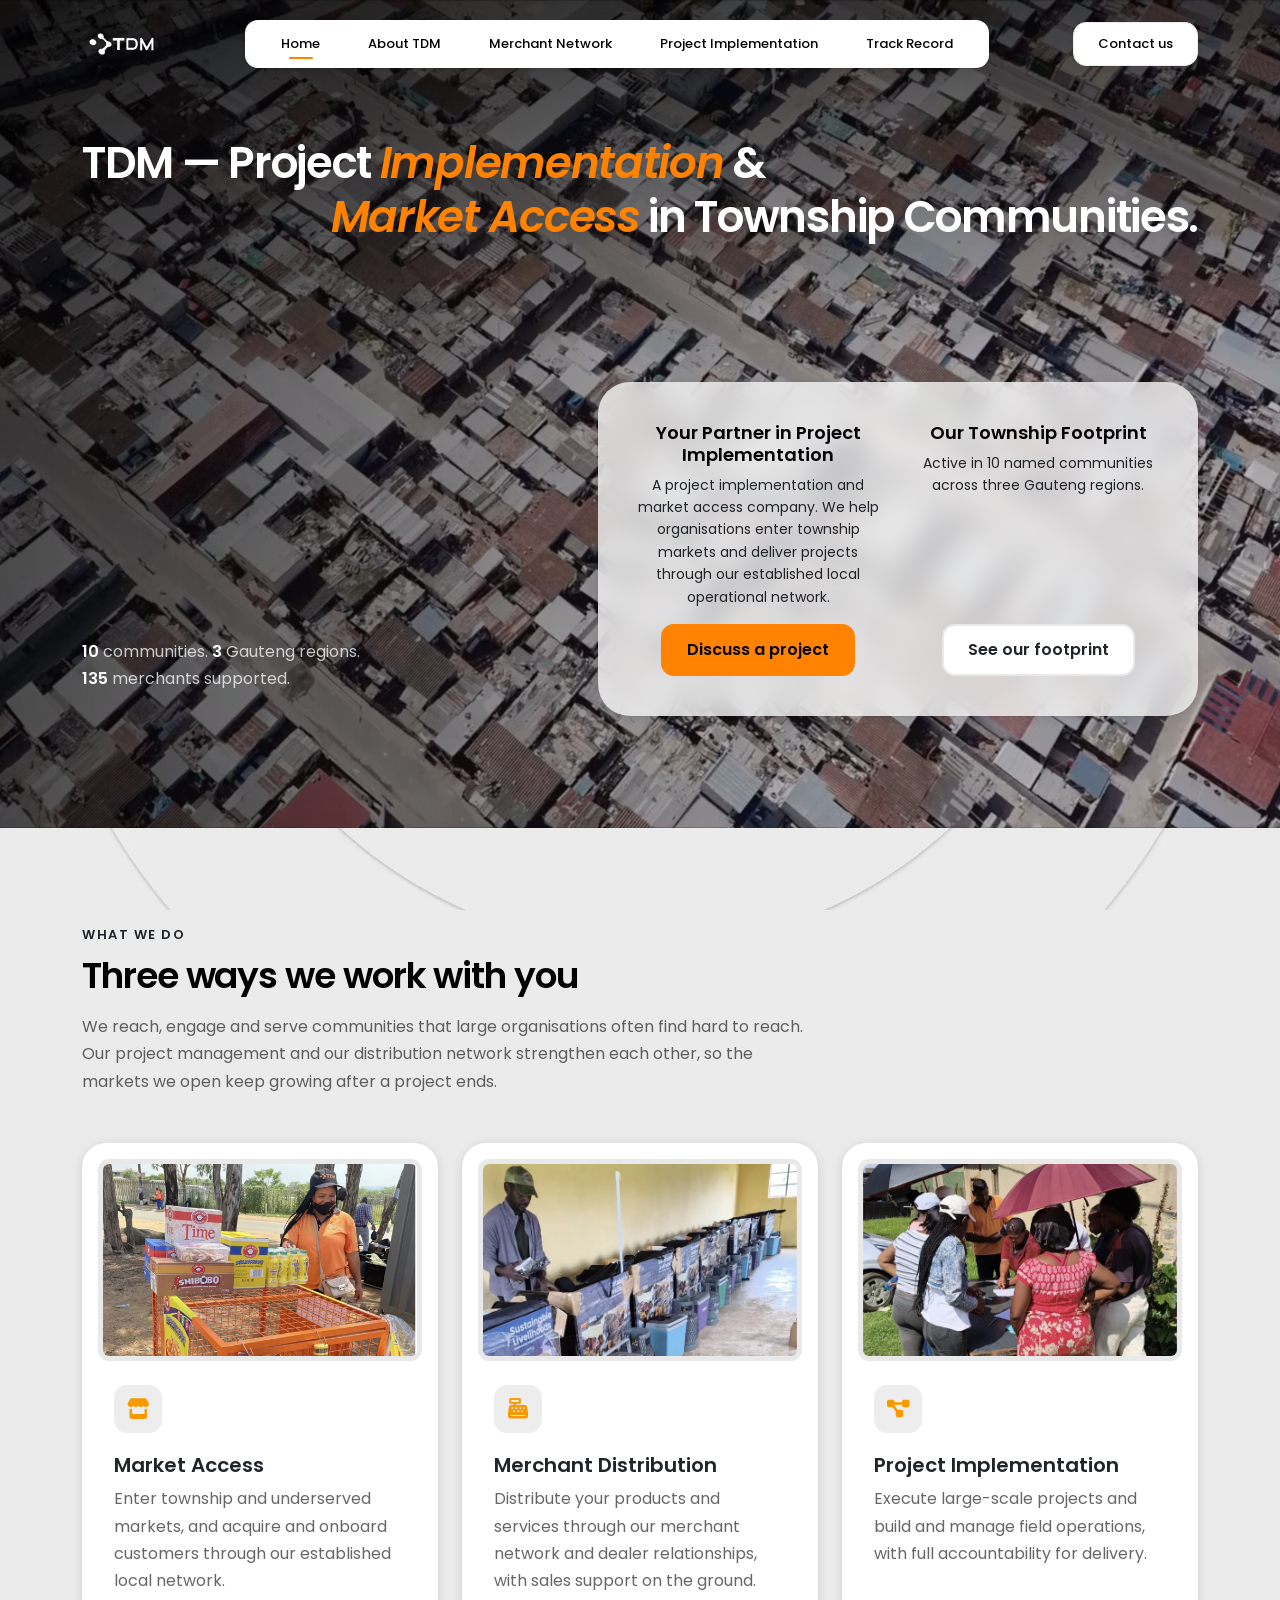
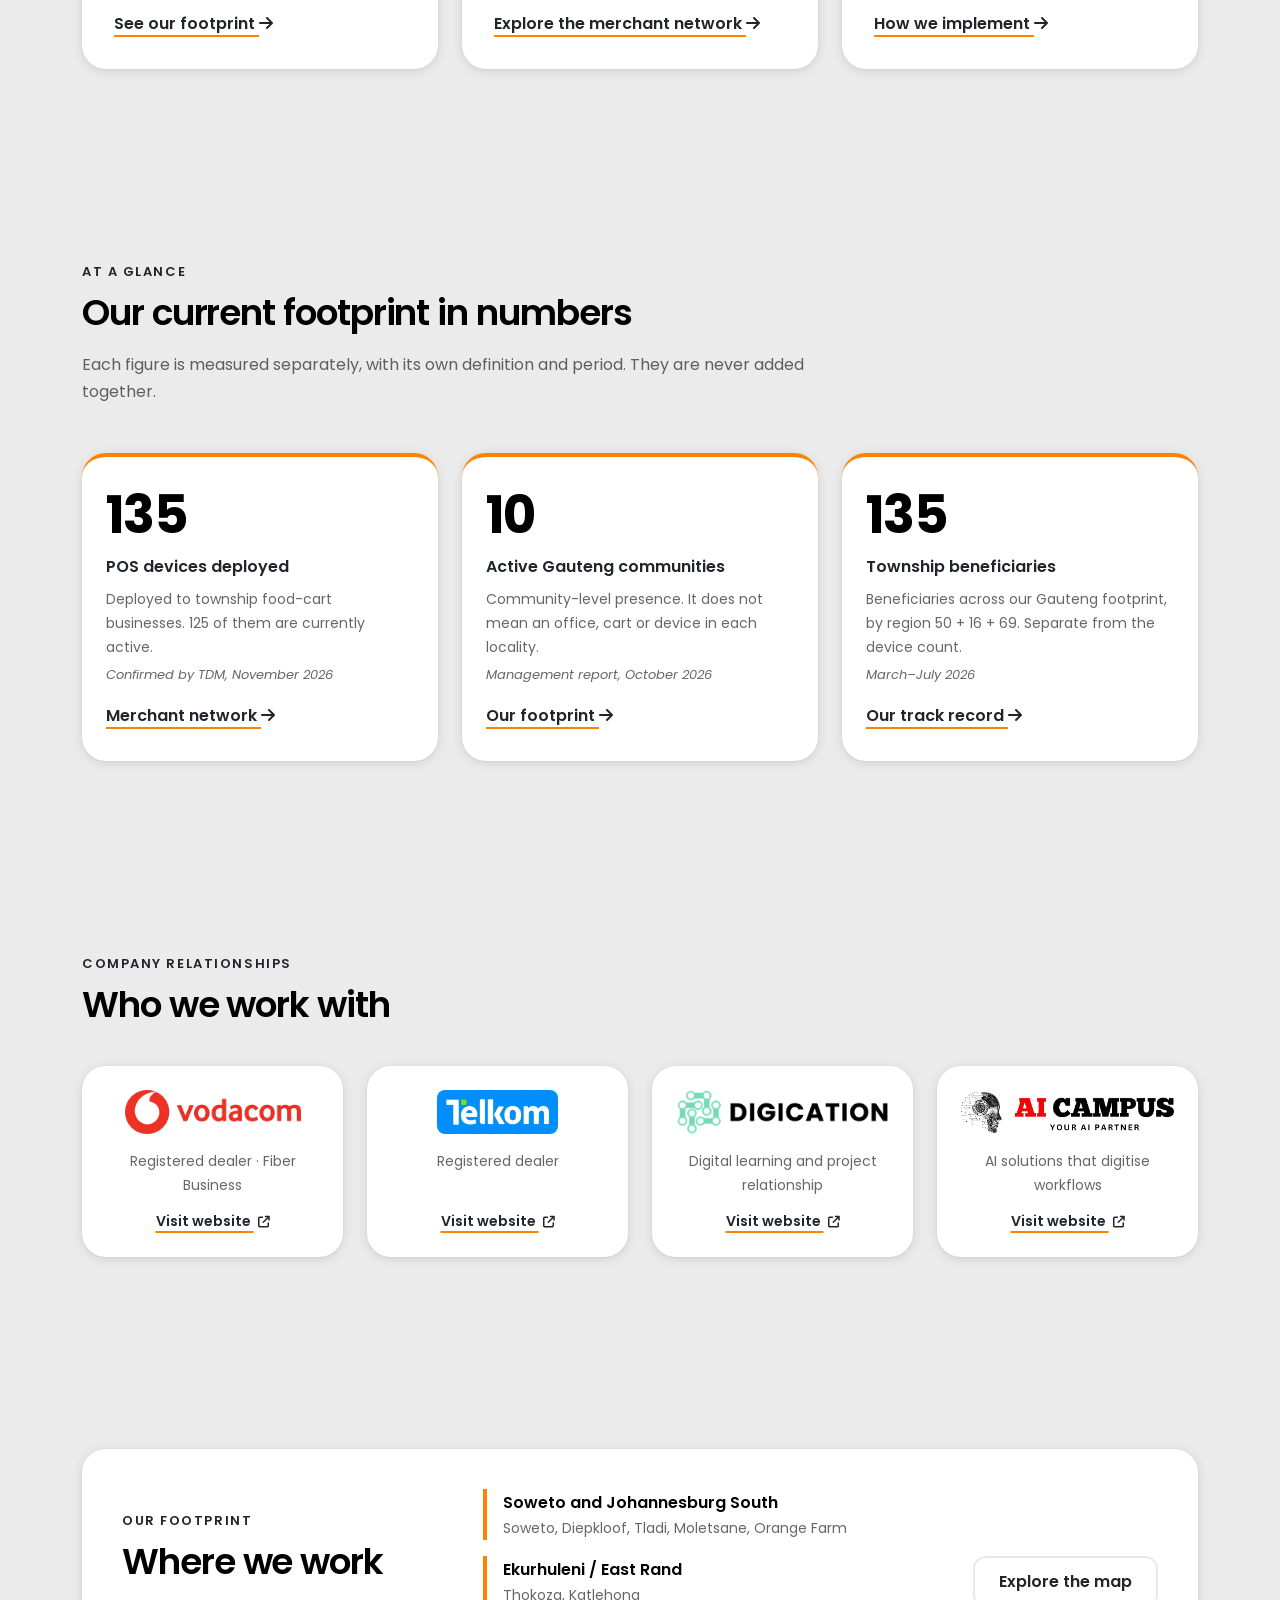
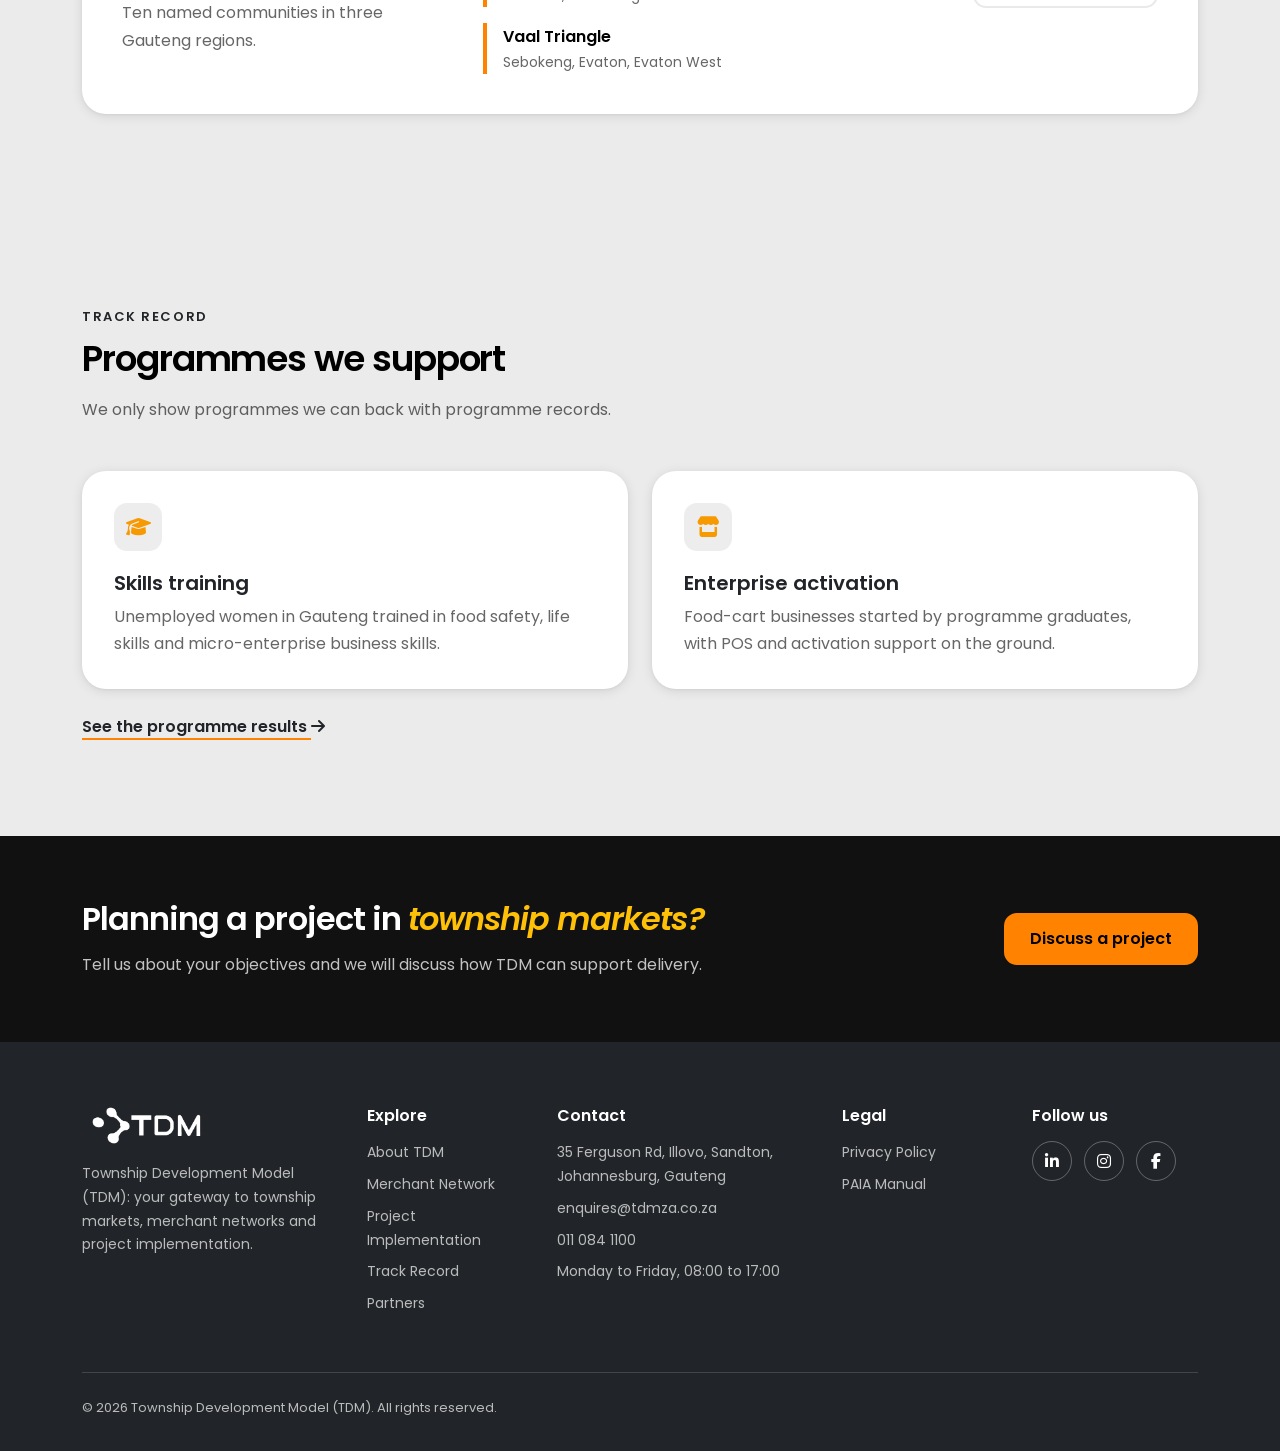
==== commit bfcc093b: "Connect contact form to new enquiries inbox, POS section layout, About cards on mobile" ====
--- a/index.html
+++ b/index.html
@@ -281,7 +281,7 @@
           <h2 class="footer-heading">Contact</h2>
           <ul class="footer-list">
             <li class="footer-item">35 Ferguson Rd, Illovo, Sandton, Johannesburg, Gauteng</li>
-            <li class="footer-item"><a class="footer-link" href="mailto:info@tdmza.co.za">info@tdmza.co.za</a></li>
+            <li class="footer-item"><a class="footer-link" href="mailto:enquires@tdmza.co.za">enquires@tdmza.co.za</a></li>
             <li class="footer-item"><a class="footer-link" href="tel:+27110841100">011 084 1100</a></li>
             <li class="footer-item">Monday to Friday, 08:00 to 17:00</li>
           </ul>
--- a/css/styles.css
+++ b/css/styles.css
@@ -661,6 +661,15 @@
   animation: slide-from-right 0.9s ease-out 0.3s both;
 }
 
+@media (width < 768px) {
+  .page-hero-leaders {
+    flex-direction: column;
+    gap: 1rem;
+    max-width: 22rem;
+    margin-inline: auto;
+  }
+}
+
 .leader-figure {
   position: relative;
   display: flex;
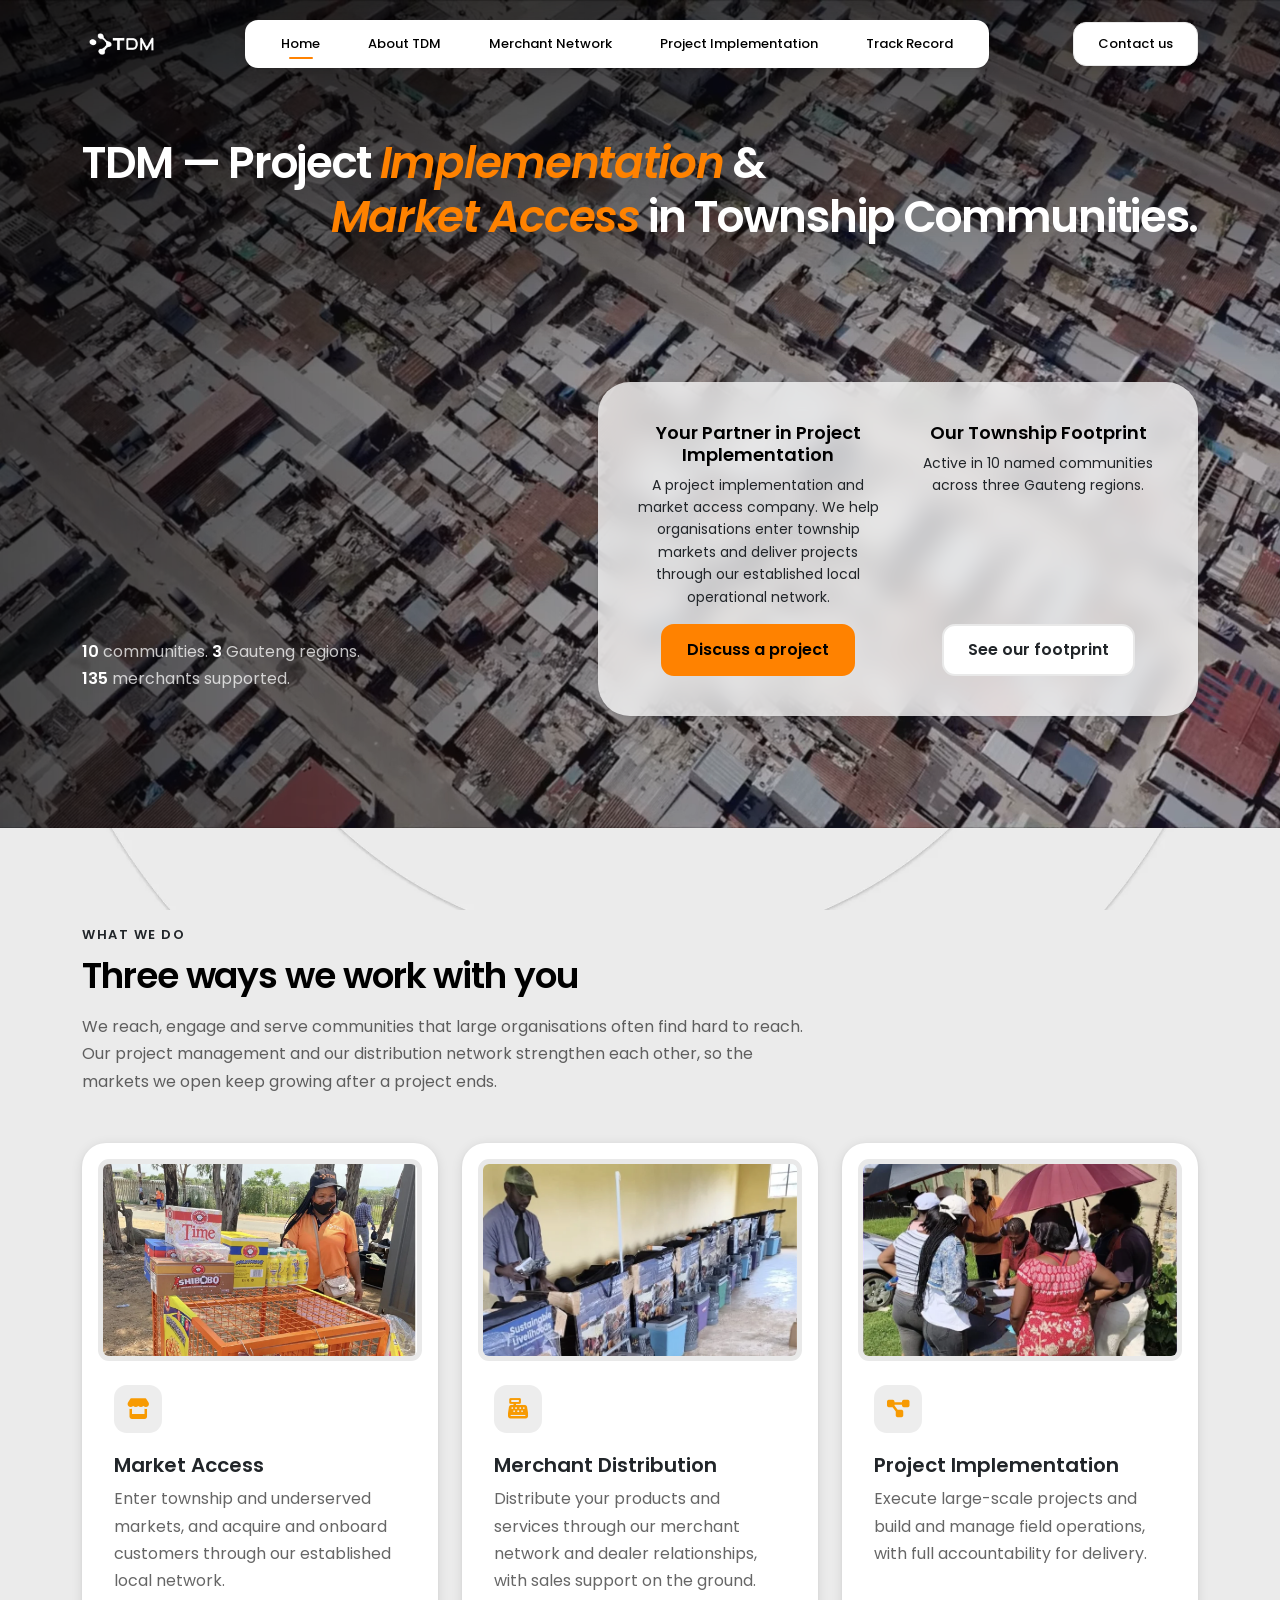
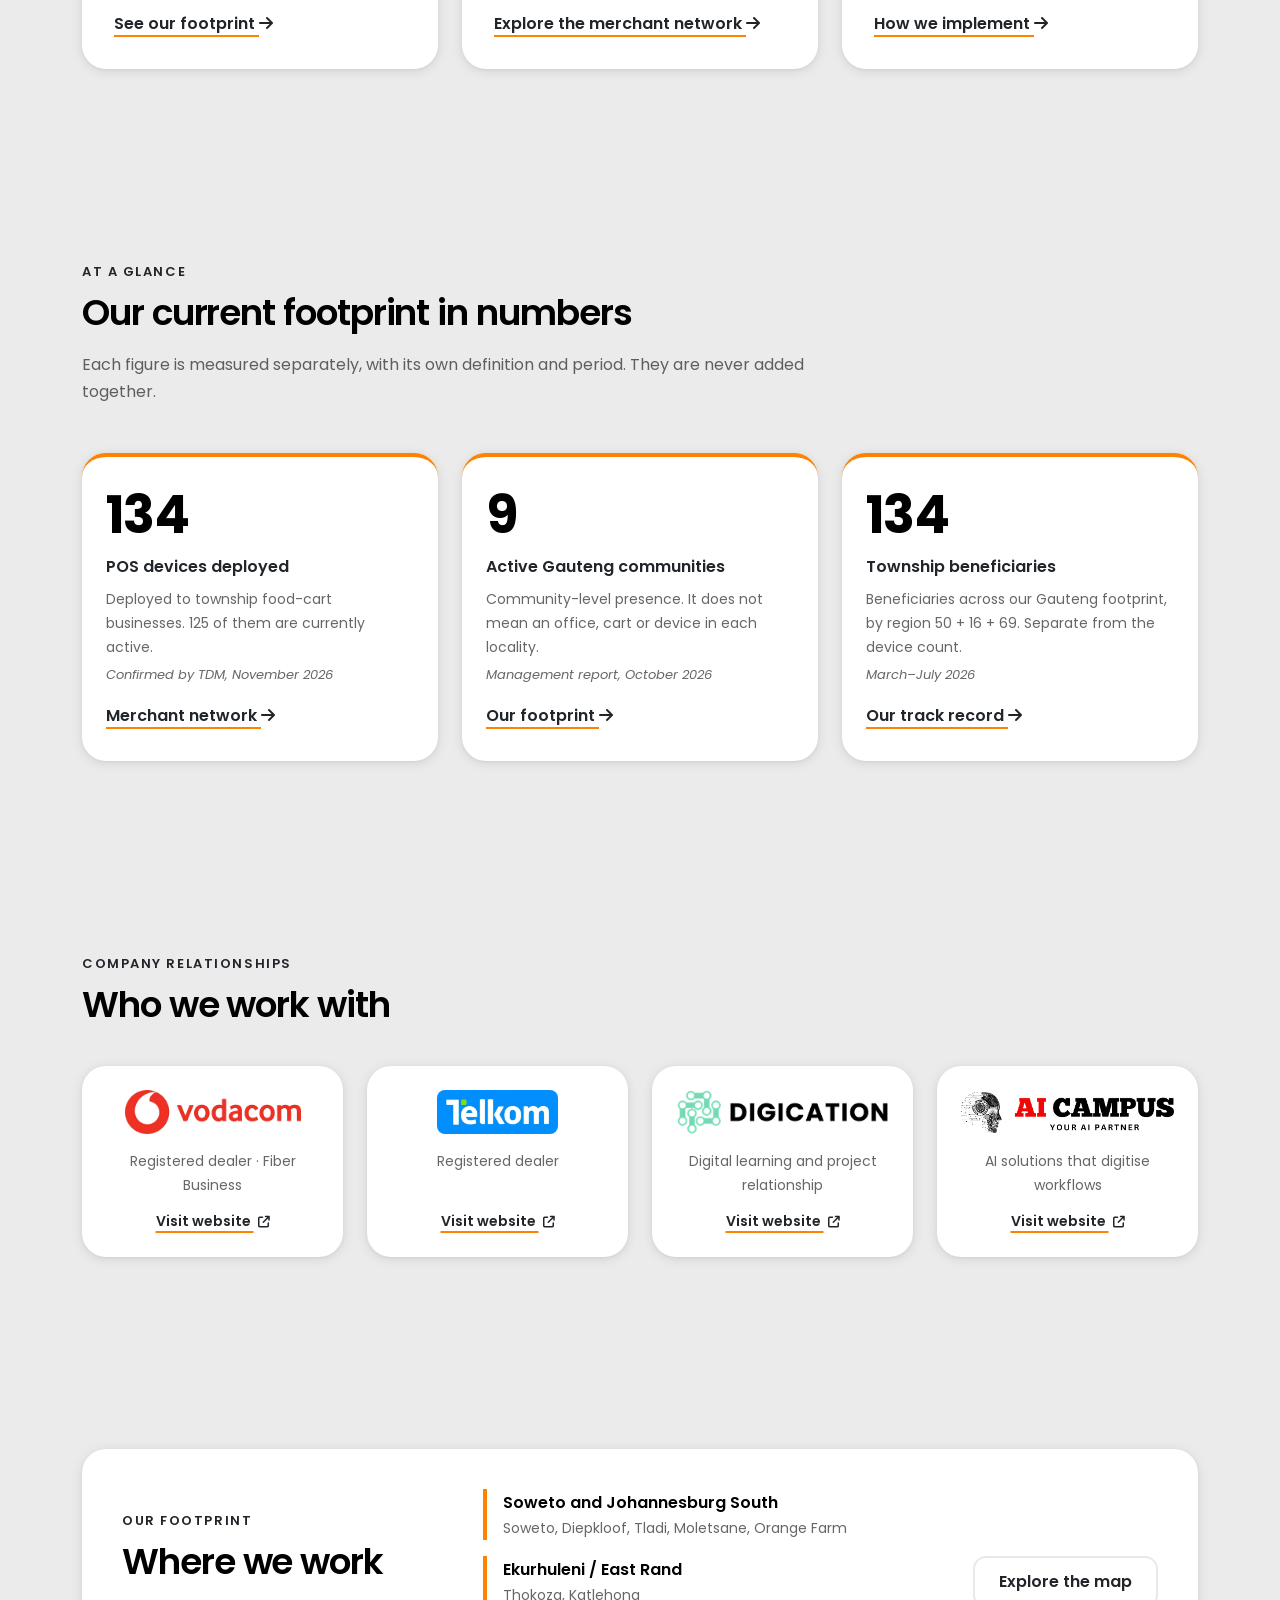
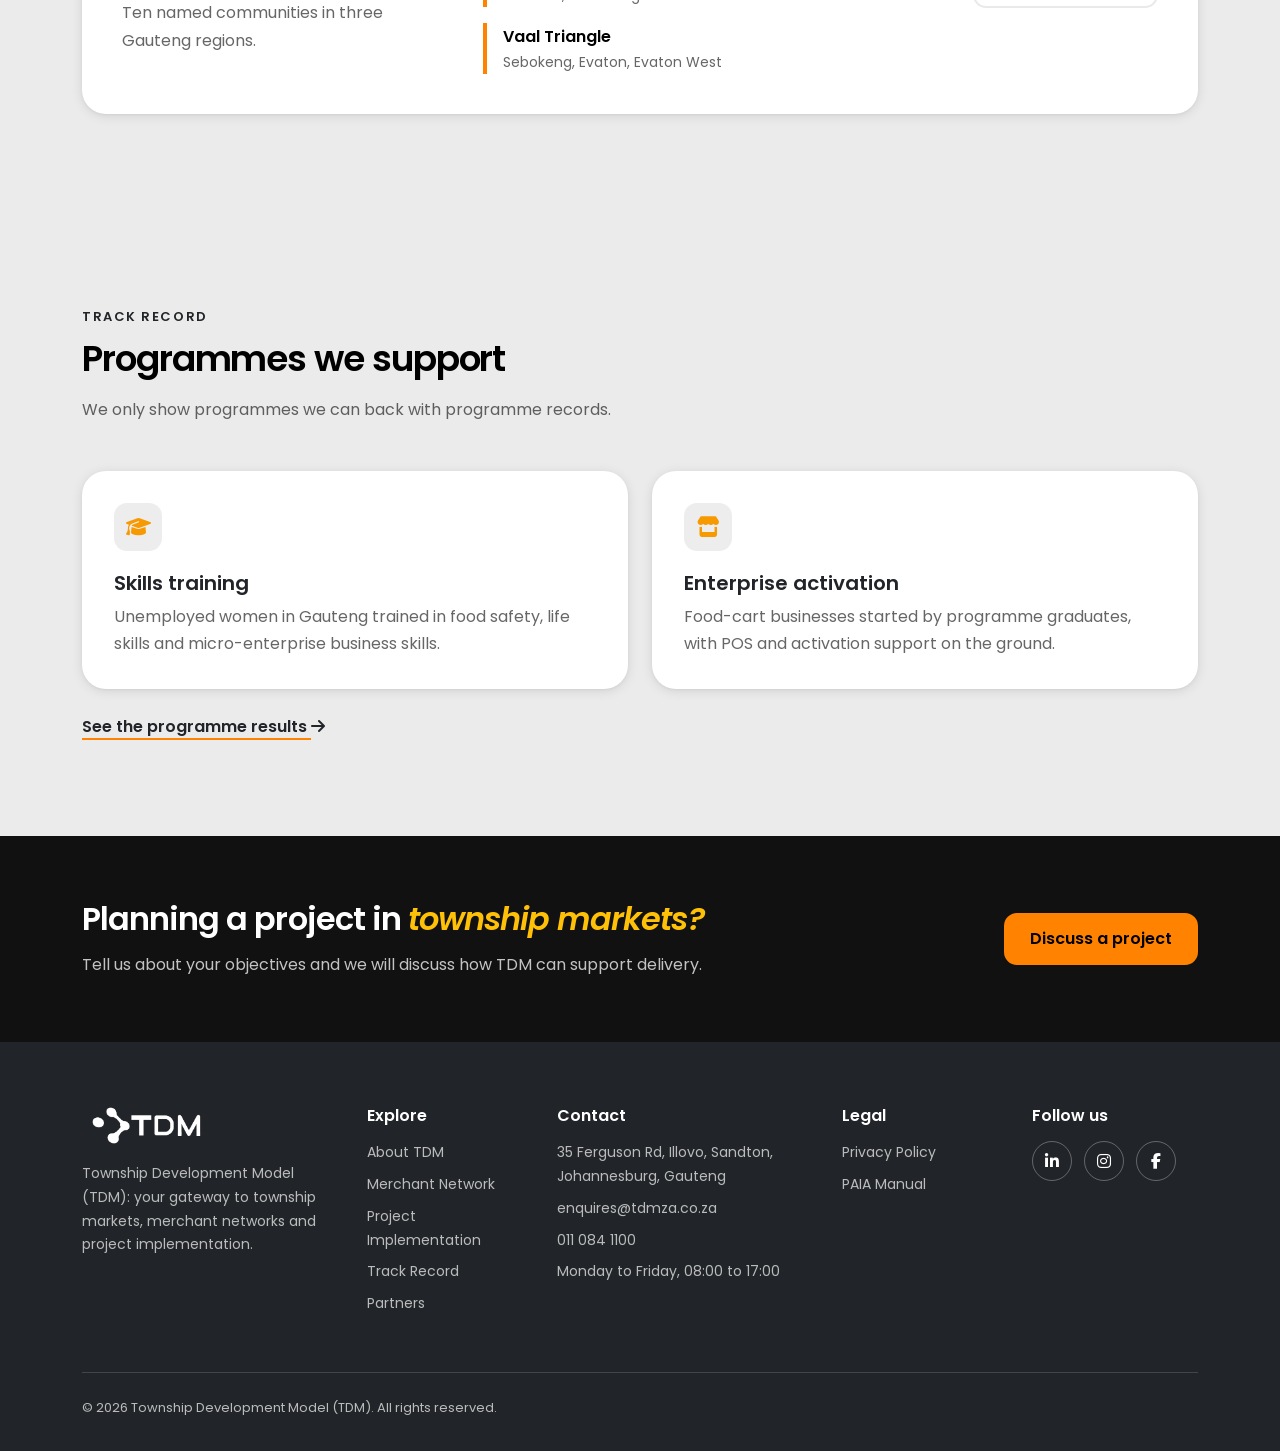
==== commit 3128f1d0: "SEO: titles, descriptions, canonicals, share image, square favicon, organisation data" ====
--- a/index.html
+++ b/index.html
@@ -5,16 +5,23 @@
   <meta charset="UTF-8">
   <meta name="viewport" content="width=device-width, initial-scale=1.0">
   <meta name="robots" content="noindex, nofollow">
-  <title>Township Development Model (TDM) | Township Markets, Merchant Networks &amp; Project Implementation</title>
-  <meta name="description" content="Township Development Model (TDM) is a project implementation and market access company, helping organisations enter township markets and deliver projects through an established local network.">
+  <title>TDM | Township Development Model – Market Access &amp; Projects</title>
+  <meta name="description" content="TDM (Township Development Model) is a South African project implementation and market access company working in Gauteng township communities.">
   <meta name="keywords" content="TDM, Township Development Model, township markets, merchant networks, project implementation, market access, Gauteng">
   <meta property="og:type" content="website">
   <meta property="og:site_name" content="Township Development Model (TDM)">
-  <meta property="og:title" content="Township Development Model (TDM) | Township Markets, Merchant Networks &amp; Project Implementation">
-  <meta property="og:description" content="Township Development Model (TDM) is a project implementation and market access company, helping organisations enter township markets and deliver projects through an established local network.">
+  <meta property="og:title" content="TDM | Township Development Model – Market Access &amp; Projects">
+  <meta property="og:description" content="TDM (Township Development Model) is a South African project implementation and market access company working in Gauteng township communities.">
   <meta property="og:url" content="https://tdmza.co.za/">
-  <meta property="og:image" content="https://tdmza.co.za/images/logo/tdm-logo.webp">
-  <link rel="icon" href="images/logo/tdm-logo.webp" type="image/webp">
+  <meta property="og:image" content="https://tdmza.co.za/images/logo/tdm-share.webp">
+  <meta property="og:image:width" content="1200">
+  <meta property="og:image:height" content="630">
+  <meta property="og:image:alt" content="The TDM logo over an aerial view of a township">
+  <meta property="og:locale" content="en_ZA">
+  <meta name="twitter:card" content="summary_large_image">
+  <link rel="canonical" href="https://tdmza.co.za/">
+  <link rel="icon" href="images/logo/tdm-favicon.webp" type="image/webp" sizes="192x192">
+  <link rel="apple-touch-icon" href="images/logo/tdm-favicon.webp">
   <link rel="preconnect" href="https://fonts.googleapis.com">
   <link rel="preconnect" href="https://fonts.gstatic.com" crossorigin>
   <link rel="stylesheet" href="https://fonts.googleapis.com/css2?family=Poppins:wght@400;500;600;700&amp;display=swap">
@@ -307,6 +314,7 @@
   </footer>
   <script src="https://cdn.jsdelivr.net/npm/bootstrap@5.3.3/dist/js/bootstrap.bundle.min.js" integrity="sha384-YvpcrYf0tY3lHB60NNkmXc5s9fDVZLESaAA55NDzOxhy9GkcIdslK1eN7N6jIeHz" crossorigin="anonymous"></script>
   <script src="js/sticky-header.js"></script>
+  <script src="js/structured-data.js"></script>
   <script src="js/count-up.js"></script>
   <script src="js/hero-video.js"></script>
 </body>
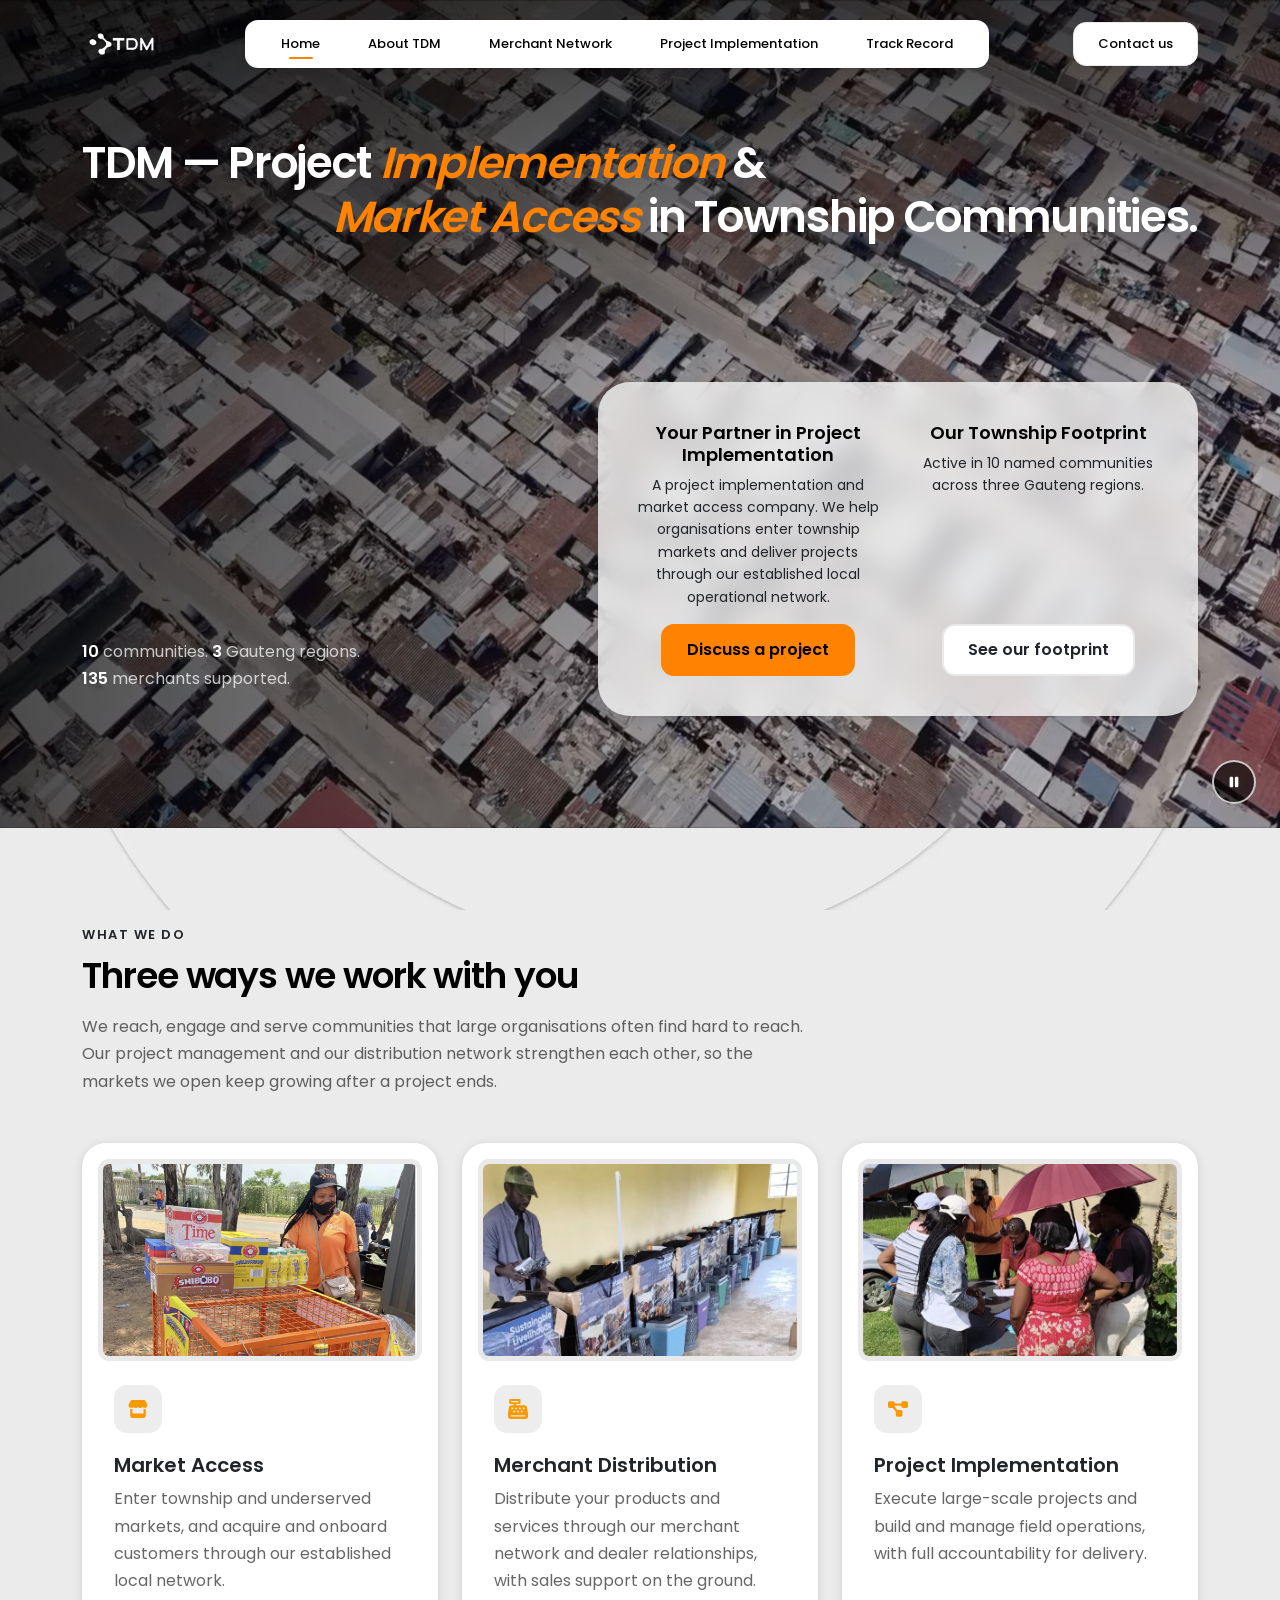
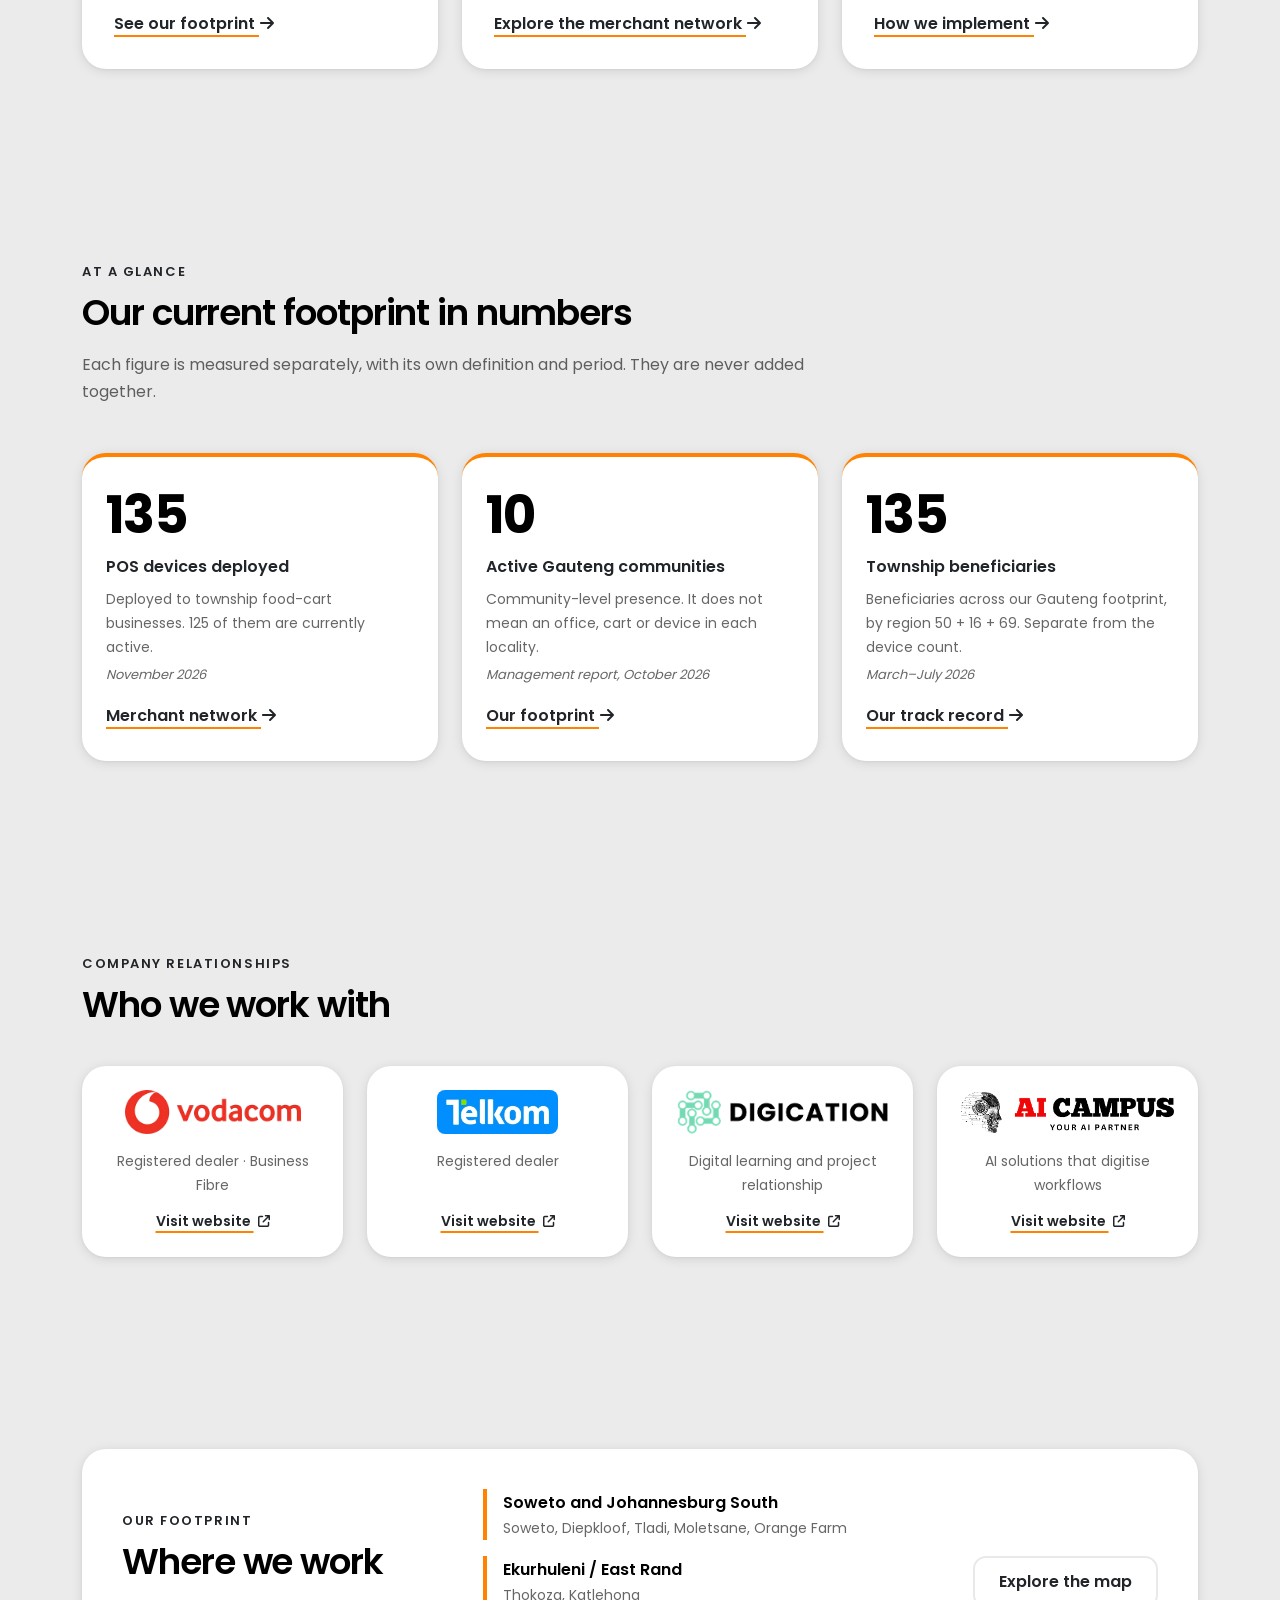
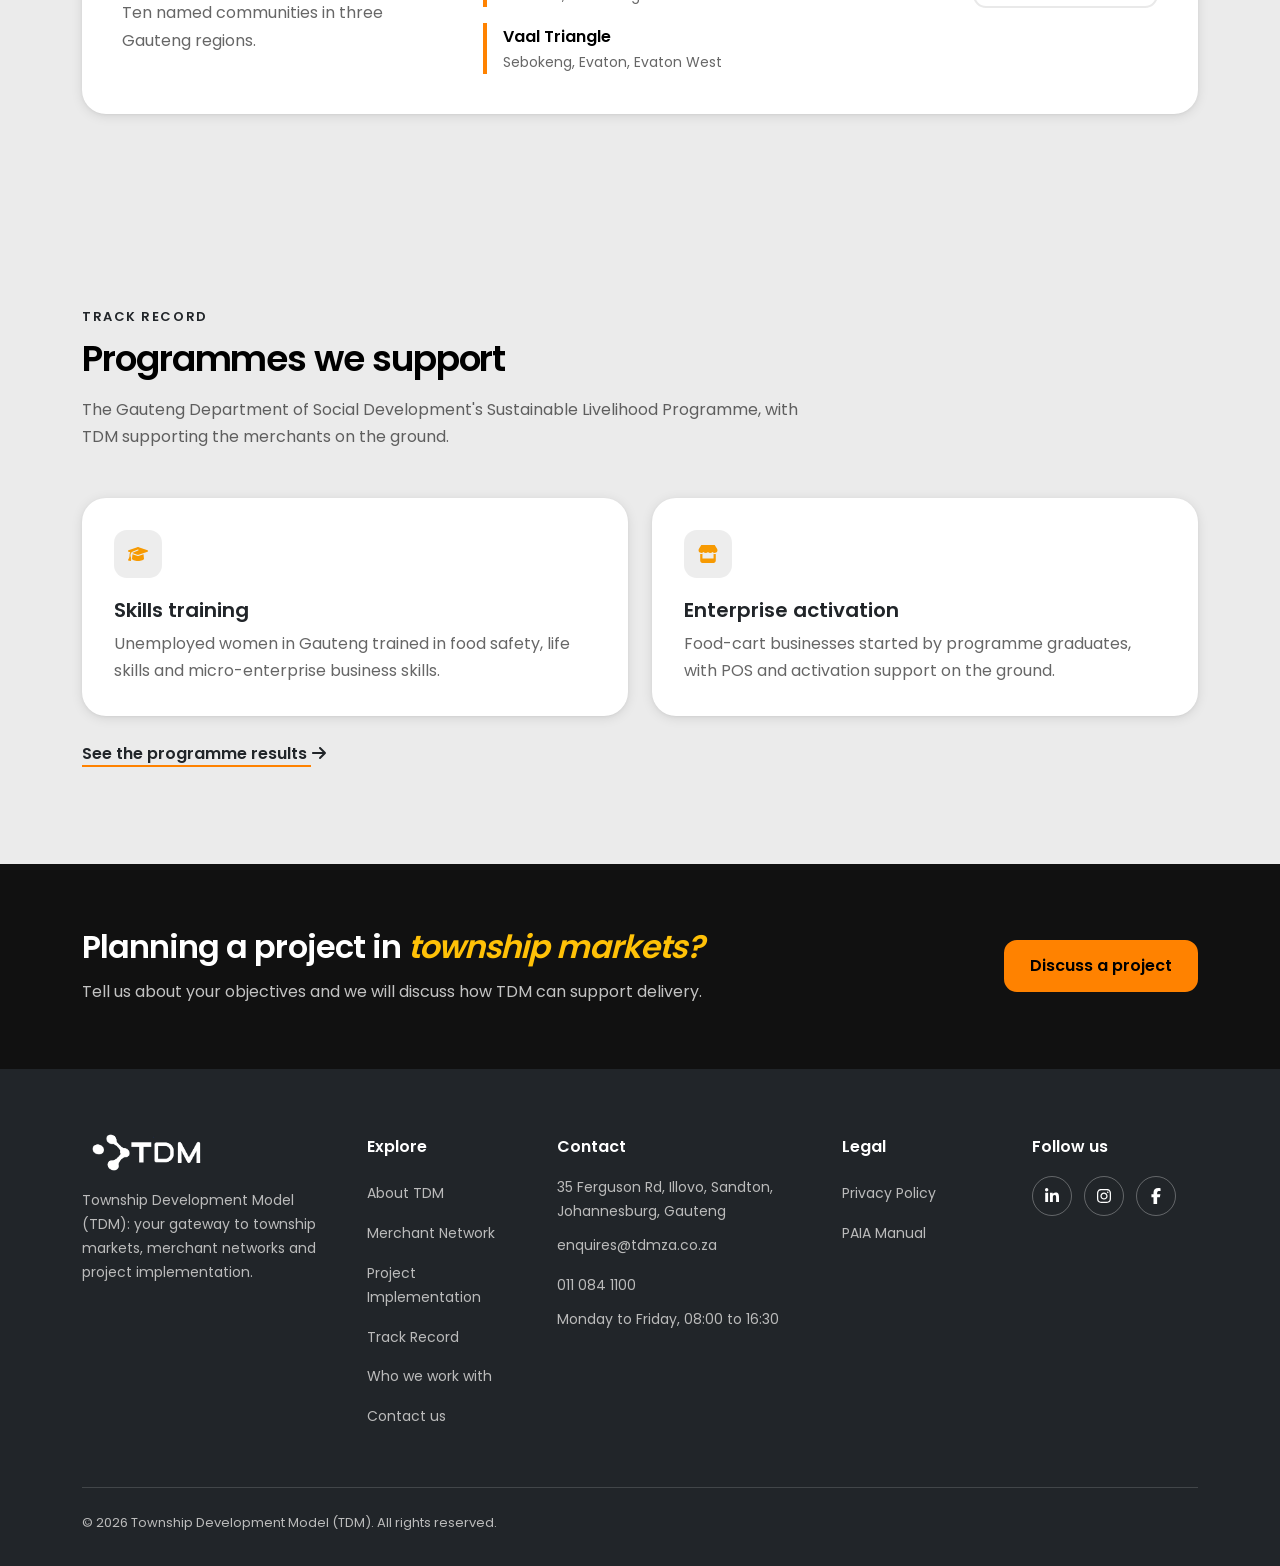
==== commit 46f8d3b3: "Audit fixes: video pause, cookie banner and analytics, button states, form validation, icons and fon" ====
--- a/index.html
+++ b/index.html
@@ -22,11 +22,8 @@
   <link rel="canonical" href="https://tdmza.co.za/">
   <link rel="icon" href="images/logo/tdm-favicon.webp" type="image/webp" sizes="192x192">
   <link rel="apple-touch-icon" href="images/logo/tdm-favicon.webp">
-  <link rel="preconnect" href="https://fonts.googleapis.com">
-  <link rel="preconnect" href="https://fonts.gstatic.com" crossorigin>
-  <link rel="stylesheet" href="https://fonts.googleapis.com/css2?family=Poppins:wght@400;500;600;700&amp;display=swap">
+  <link rel="preload" href="css/fonts/poppins-400.woff2" as="font" type="font/woff2" crossorigin>
   <link rel="stylesheet" href="https://cdn.jsdelivr.net/npm/bootstrap@5.3.3/dist/css/bootstrap.min.css" integrity="sha384-QWTKZyjpPEjISv5WaRU9OFeRpok6YctnYmDr5pNlyT2bRjXh0JMhjY6hW+ALEwIH" crossorigin="anonymous">
-  <link rel="stylesheet" href="https://cdnjs.cloudflare.com/ajax/libs/font-awesome/6.5.1/css/all.min.css">
   <link rel="stylesheet" href="css/styles.css">
 </head>
 
@@ -45,7 +42,7 @@
         </ul>
       </nav>
       <a class="btn-contact d-none d-lg-inline-block" href="contact/">Contact us</a>
-      <button class="hamburger d-lg-none" type="button" data-bs-toggle="offcanvas" data-bs-target="#mobile_menu" aria-controls="mobile_menu" aria-label="Open menu">
+      <button class="hamburger d-lg-none" type="button" data-bs-toggle="offcanvas" data-bs-target="#mobile_menu" aria-controls="mobile_menu" aria-expanded="false" aria-label="Open menu">
         <span class="hamburger-line"></span>
         <span class="hamburger-line"></span>
         <span class="hamburger-line"></span>
@@ -55,7 +52,7 @@
   <div class="offcanvas offcanvas-end mobile-menu" tabindex="-1" id="mobile_menu" aria-labelledby="mobile_menu_title">
     <div class="offcanvas-header">
       <img class="mobile-menu-logo" src="images/logo/tdm-logo.webp" alt="TDM" width="126" height="89">
-      <h2 class="visually-hidden" id="mobile_menu_title">Menu</h2>
+      <p class="visually-hidden" id="mobile_menu_title">Menu</p>
       <button type="button" class="btn-close mobile-menu-close" data-bs-dismiss="offcanvas" aria-label="Close menu"></button>
     </div>
     <div class="offcanvas-body">
@@ -69,9 +66,9 @@
         </ul>
         <a class="btn btn-tdm-primary mobile-menu-cta" href="contact/">Contact us</a>
         <div class="mobile-social">
-          <a class="mobile-social-link" href="https://www.linkedin.com/company/township-delivery-model/" target="_blank" rel="noopener noreferrer" aria-label="TDM on LinkedIn (opens in a new tab)"><i class="fab fa-linkedin-in" aria-hidden="true"></i></a>
-          <a class="mobile-social-link" href="https://www.instagram.com/tdmza/" target="_blank" rel="noopener noreferrer" aria-label="TDM on Instagram (opens in a new tab)"><i class="fab fa-instagram" aria-hidden="true"></i></a>
-          <a class="mobile-social-link" href="https://www.facebook.com/profile.php?id=61587433742212" target="_blank" rel="noopener noreferrer" aria-label="TDM on Facebook (opens in a new tab)"><i class="fab fa-facebook-f" aria-hidden="true"></i></a>
+          <a class="mobile-social-link" href="https://www.linkedin.com/company/township-delivery-model/" target="_blank" rel="noopener noreferrer" aria-label="TDM on LinkedIn (opens in a new tab)"><svg class="icon icon-linkedin-in" aria-hidden="true" focusable="false"><use href="images/icons.svg#icon-linkedin-in"></use></svg></a>
+          <a class="mobile-social-link" href="https://www.instagram.com/tdmza/" target="_blank" rel="noopener noreferrer" aria-label="TDM on Instagram (opens in a new tab)"><svg class="icon icon-instagram" aria-hidden="true" focusable="false"><use href="images/icons.svg#icon-instagram"></use></svg></a>
+          <a class="mobile-social-link" href="https://www.facebook.com/profile.php?id=61587433742212" target="_blank" rel="noopener noreferrer" aria-label="TDM on Facebook (opens in a new tab)"><svg class="icon icon-facebook-f" aria-hidden="true" focusable="false"><use href="images/icons.svg#icon-facebook-f"></use></svg></a>
         </div>
       </nav>
     </div>
@@ -79,9 +76,12 @@
   <main id="main_content">
     <section class="hero-section" aria-labelledby="hero_title" data-count-delay="900">
       <video class="hero-video js-hero-video" autoplay muted loop playsinline poster="images/heroes/home-hero-poster.webp" width="1920" height="1080" aria-label="Aerial view flying over the rooftops and streets of a township">
-        <source src="images/heroes/home-hero-video.webm" type="video/webm">
+        <source data-src="images/heroes/home-hero-video.webm" type="video/webm">
       </video>
       <span class="hero-shade" aria-hidden="true"></span>
+      <button class="hero-video-toggle js-hero-video-toggle" type="button" aria-label="Pause background video" hidden>
+        <svg class="icon icon-pause js-hero-video-icon" aria-hidden="true" focusable="false"><use href="images/icons.svg#icon-pause"></use></svg>
+      </button>
       <div class="container-xl">
         <h1 class="hero-title" id="hero_title">
           <span class="hero-line hero-line-1">TDM — Project <em class="highlight-text">Implementation</em> &amp;</span>
@@ -109,32 +109,32 @@
         <p class="section-eyebrow">What we do</p>
         <h2 class="section-title" id="capabilities_title">Three ways we work with you</h2>
         <p class="section-intro mb-5">We reach, engage and serve communities that large organisations often find hard to reach. Our project management and our distribution network strengthen each other, so the markets we open keep growing after a project ends.</p>
-        <div class="row g-4">
-          <div class="col-md-4">
+        <div class="row g-4 justify-content-center">
+          <div class="col-md-6 col-lg-4">
             <article class="surface-card surface-card-interactive surface-card-media">
               <figure class="media-frame "><img src="images/capabilities/market-access-card.webp" alt="A TDM field agent in a branded cap and shirt smiling beside an orange food cart stocked with snacks and drinks" width="1152" height="720" class="media-image" loading="lazy"></figure>
-              <span class="card-icon"><i class="fas fa-store" aria-hidden="true"></i></span>
+              <span class="card-icon"><svg class="icon icon-store" aria-hidden="true" focusable="false"><use href="images/icons.svg#icon-store"></use></svg></span>
               <h3 class="card-title">Market Access</h3>
               <p class="card-text">Enter township and underserved markets, and acquire and onboard customers through our established local network.</p>
-              <a class="card-link" href="merchant-network/#footprint_map">See our footprint <i class="fas fa-arrow-right" aria-hidden="true"></i></a>
-            </article>
-          </div>
-          <div class="col-md-4">
+              <a class="card-link" href="merchant-network/#footprint_map">See our footprint <svg class="icon icon-arrow-right" aria-hidden="true" focusable="false"><use href="images/icons.svg#icon-arrow-right"></use></svg></a>
+            </article>
+          </div>
+          <div class="col-md-6 col-lg-4">
             <article class="surface-card surface-card-interactive surface-card-media">
               <figure class="media-frame "><img src="images/capabilities/merchant-distribution-card.webp" alt="A man unpacking Sustainable Livelihoods food-cart kits lined up in a hall, each with a gas bottle and a cooler box" width="693" height="433" class="media-image" loading="lazy"></figure>
-              <span class="card-icon"><i class="fas fa-cash-register" aria-hidden="true"></i></span>
+              <span class="card-icon"><svg class="icon icon-cash-register" aria-hidden="true" focusable="false"><use href="images/icons.svg#icon-cash-register"></use></svg></span>
               <h3 class="card-title">Merchant Distribution</h3>
               <p class="card-text">Distribute your products and services through our merchant network and dealer relationships, with sales support on the ground.</p>
-              <a class="card-link" href="merchant-network/">Explore the merchant network <i class="fas fa-arrow-right" aria-hidden="true"></i></a>
-            </article>
-          </div>
-          <div class="col-md-4">
+              <a class="card-link" href="merchant-network/">Explore the merchant network <svg class="icon icon-arrow-right" aria-hidden="true" focusable="false"><use href="images/icons.svg#icon-arrow-right"></use></svg></a>
+            </article>
+          </div>
+          <div class="col-md-6 col-lg-4">
             <article class="surface-card surface-card-interactive surface-card-media">
               <figure class="media-frame "><img src="images/capabilities/project-implementation-card.webp" alt="A TDM team member in an orange shirt working with a group of women around a table outdoors, filling in paperwork under umbrellas" width="695" height="434" class="media-image" loading="lazy"></figure>
-              <span class="card-icon"><i class="fas fa-diagram-project" aria-hidden="true"></i></span>
+              <span class="card-icon"><svg class="icon icon-diagram-project" aria-hidden="true" focusable="false"><use href="images/icons.svg#icon-diagram-project"></use></svg></span>
               <h3 class="card-title">Project Implementation</h3>
               <p class="card-text">Execute large-scale projects and build and manage field operations, with full accountability for delivery.</p>
-              <a class="card-link" href="project-implementation/">How we implement <i class="fas fa-arrow-right" aria-hidden="true"></i></a>
+              <a class="card-link" href="project-implementation/">How we implement <svg class="icon icon-arrow-right" aria-hidden="true" focusable="false"><use href="images/icons.svg#icon-arrow-right"></use></svg></a>
             </article>
           </div>
         </div>
@@ -151,8 +151,8 @@
               <span class="stat-value">135</span>
               <span class="stat-label">POS devices deployed</span>
               <p class="stat-definition">Deployed to township food-cart businesses. 125 of them are currently active.</p>
-              <p class="stat-period">Confirmed by TDM, November 2026</p>
-              <a class="card-link" href="merchant-network/">Merchant network <i class="fas fa-arrow-right" aria-hidden="true"></i></a>
+              <p class="stat-period">November 2026</p>
+              <a class="card-link" href="merchant-network/">Merchant network <svg class="icon icon-arrow-right" aria-hidden="true" focusable="false"><use href="images/icons.svg#icon-arrow-right"></use></svg></a>
             </div>
           </div>
           <div class="col-md-4">
@@ -161,7 +161,7 @@
               <span class="stat-label">Active Gauteng communities</span>
               <p class="stat-definition">Community-level presence. It does not mean an office, cart or device in each locality.</p>
               <p class="stat-period">Management report, October 2026</p>
-              <a class="card-link" href="merchant-network/#footprint_map">Our footprint <i class="fas fa-arrow-right" aria-hidden="true"></i></a>
+              <a class="card-link" href="merchant-network/#footprint_map">Our footprint <svg class="icon icon-arrow-right" aria-hidden="true" focusable="false"><use href="images/icons.svg#icon-arrow-right"></use></svg></a>
             </div>
           </div>
           <div class="col-md-4">
@@ -170,7 +170,7 @@
               <span class="stat-label">Township beneficiaries</span>
               <p class="stat-definition">Beneficiaries across our Gauteng footprint, by region 50 + 16 + 69. Separate from the device count.</p>
               <p class="stat-period">March–July 2026</p>
-              <a class="card-link" href="track-record/">Our track record <i class="fas fa-arrow-right" aria-hidden="true"></i></a>
+              <a class="card-link" href="track-record/">Our track record <svg class="icon icon-arrow-right" aria-hidden="true" focusable="false"><use href="images/icons.svg#icon-arrow-right"></use></svg></a>
             </div>
           </div>
         </div>
@@ -182,31 +182,31 @@
         <h2 class="section-title" id="relationships_title">Who we work with</h2>
         <div class="row g-4 mt-2">
           <div class="col-md-6 col-xl-3">
-            <a class="logo-tile logo-tile-link" href="https://www.vodacom.co.za/" target="_blank" rel="noopener" aria-label="Vodacom website (opens in a new tab)">
+            <a class="logo-tile logo-tile-link" href="https://www.vodacom.co.za/" target="_blank" rel="noopener" aria-label="Visit website: Vodacom (opens in a new tab)">
               <img class="logo-tile-image" src="images/partners/vodacom-logo.webp" alt="Vodacom" width="448" height="112" loading="lazy">
-              <p class="logo-tile-label">Registered dealer · Fiber Business</p>
-              <span class="logo-tile-visit" aria-hidden="true">Visit website <i class="fas fa-arrow-up-right-from-square"></i></span>
+              <p class="logo-tile-label">Registered dealer · Business Fibre</p>
+              <span class="logo-tile-visit" aria-hidden="true">Visit website <svg class="icon icon-arrow-up-right-from-square" aria-hidden="true" focusable="false"><use href="images/icons.svg#icon-arrow-up-right-from-square"></use></svg></span>
             </a>
           </div>
           <div class="col-md-6 col-xl-3">
-            <a class="logo-tile logo-tile-link" href="https://www.telkom.co.za/" target="_blank" rel="noopener" aria-label="Telkom website (opens in a new tab)">
+            <a class="logo-tile logo-tile-link" href="https://www.telkom.co.za/" target="_blank" rel="noopener" aria-label="Visit website: Telkom (opens in a new tab)">
               <img class="logo-tile-image logo-tile-image-boxed" src="images/partners/telkom-logo.webp" alt="Telkom" width="813" height="295" loading="lazy">
               <p class="logo-tile-label">Registered dealer</p>
-              <span class="logo-tile-visit" aria-hidden="true">Visit website <i class="fas fa-arrow-up-right-from-square"></i></span>
+              <span class="logo-tile-visit" aria-hidden="true">Visit website <svg class="icon icon-arrow-up-right-from-square" aria-hidden="true" focusable="false"><use href="images/icons.svg#icon-arrow-up-right-from-square"></use></svg></span>
             </a>
           </div>
           <div class="col-md-6 col-xl-3">
-            <a class="logo-tile logo-tile-link" href="https://www.digication.co.za/" target="_blank" rel="noopener" aria-label="Digication website (opens in a new tab)">
+            <a class="logo-tile logo-tile-link" href="https://www.digication.co.za/" target="_blank" rel="noopener" aria-label="Visit website: Digication (opens in a new tab)">
               <img class="logo-tile-image" src="images/partners/digication-logo.webp" alt="Digication" width="535" height="112" loading="lazy">
               <p class="logo-tile-label">Digital learning and project relationship</p>
-              <span class="logo-tile-visit" aria-hidden="true">Visit website <i class="fas fa-arrow-up-right-from-square"></i></span>
+              <span class="logo-tile-visit" aria-hidden="true">Visit website <svg class="icon icon-arrow-up-right-from-square" aria-hidden="true" focusable="false"><use href="images/icons.svg#icon-arrow-up-right-from-square"></use></svg></span>
             </a>
           </div>
           <div class="col-md-6 col-xl-3">
-            <a class="logo-tile logo-tile-link" href="https://aicampus.co.za/" target="_blank" rel="noopener" aria-label="AI Campus website (opens in a new tab)">
+            <a class="logo-tile logo-tile-link" href="https://aicampus.co.za/" target="_blank" rel="noopener" aria-label="Visit website: AI Campus (opens in a new tab)">
               <img class="logo-tile-image" src="images/partners/ai-campus-logo.webp" alt="AI Campus" width="741" height="143" loading="lazy">
               <p class="logo-tile-label">AI solutions that digitise workflows</p>
-              <span class="logo-tile-visit" aria-hidden="true">Visit website <i class="fas fa-arrow-up-right-from-square"></i></span>
+              <span class="logo-tile-visit" aria-hidden="true">Visit website <svg class="icon icon-arrow-up-right-from-square" aria-hidden="true" focusable="false"><use href="images/icons.svg#icon-arrow-up-right-from-square"></use></svg></span>
             </a>
           </div>
         </div>
@@ -233,24 +233,24 @@
       <div class="container-xl">
         <p class="section-eyebrow">Track record</p>
         <h2 class="section-title" id="record_title">Programmes we support</h2>
-        <p class="section-intro mb-5">We only show programmes we can back with programme records.</p>
+        <p class="section-intro mb-5">The Gauteng Department of Social Development's Sustainable Livelihood Programme, with TDM supporting the merchants on the ground.</p>
         <div class="row g-4">
           <div class="col-md-6">
             <article class="surface-card">
-              <span class="card-icon"><i class="fas fa-graduation-cap" aria-hidden="true"></i></span>
+              <span class="card-icon"><svg class="icon icon-graduation-cap" aria-hidden="true" focusable="false"><use href="images/icons.svg#icon-graduation-cap"></use></svg></span>
               <h3 class="card-title">Skills training</h3>
               <p class="card-text mb-0">Unemployed women in Gauteng trained in food safety, life skills and micro-enterprise business skills.</p>
             </article>
           </div>
           <div class="col-md-6">
             <article class="surface-card">
-              <span class="card-icon"><i class="fas fa-store" aria-hidden="true"></i></span>
+              <span class="card-icon"><svg class="icon icon-store" aria-hidden="true" focusable="false"><use href="images/icons.svg#icon-store"></use></svg></span>
               <h3 class="card-title">Enterprise activation</h3>
               <p class="card-text mb-0">Food-cart businesses started by programme graduates, with POS and activation support on the ground.</p>
             </article>
           </div>
         </div>
-        <p class="mt-4 mb-0"><a class="card-link" href="track-record/">See the programme results <i class="fas fa-arrow-right" aria-hidden="true"></i></a></p>
+        <p class="mt-4 mb-0"><a class="card-link" href="track-record/">See the programme results <svg class="icon icon-arrow-right" aria-hidden="true" focusable="false"><use href="images/icons.svg#icon-arrow-right"></use></svg></a></p>
       </div>
     </section>
     <section class="cta-band" aria-labelledby="cta_title">
@@ -275,45 +275,56 @@
           <p class="footer-tagline mb-0">Township Development Model (TDM): your gateway to township markets, merchant networks and project implementation.</p>
         </div>
         <div class="col-6 col-md-3 col-lg-2">
-          <h2 class="footer-heading">Explore</h2>
+          <p class="footer-heading">Explore</p>
           <ul class="footer-list">
             <li class="footer-item"><a class="footer-link" href="about/">About TDM</a></li>
             <li class="footer-item"><a class="footer-link" href="merchant-network/">Merchant Network</a></li>
             <li class="footer-item"><a class="footer-link" href="project-implementation/">Project Implementation</a></li>
             <li class="footer-item"><a class="footer-link" href="track-record/">Track Record</a></li>
-            <li class="footer-item"><a class="footer-link" href="#partners">Partners</a></li>
+            <li class="footer-item"><a class="footer-link" href="#partners">Who we work with</a></li>
+            <li class="footer-item"><a class="footer-link" href="contact/">Contact us</a></li>
           </ul>
         </div>
         <div class="col-6 col-md-4 col-lg-3">
-          <h2 class="footer-heading">Contact</h2>
+          <p class="footer-heading">Contact</p>
           <ul class="footer-list">
             <li class="footer-item">35 Ferguson Rd, Illovo, Sandton, Johannesburg, Gauteng</li>
             <li class="footer-item"><a class="footer-link" href="mailto:enquires@tdmza.co.za">enquires@tdmza.co.za</a></li>
             <li class="footer-item"><a class="footer-link" href="tel:+27110841100">011 084 1100</a></li>
-            <li class="footer-item">Monday to Friday, 08:00 to 17:00</li>
+            <li class="footer-item">Monday to Friday, 08:00 to 16:30</li>
           </ul>
         </div>
         <div class="col-6 col-md-2 col-lg-2">
-          <h2 class="footer-heading">Legal</h2>
+          <p class="footer-heading">Legal</p>
           <ul class="footer-list">
             <li class="footer-item"><a class="footer-link" href="privacy-policy/">Privacy Policy</a></li>
             <li class="footer-item"><a class="footer-link" href="paia-manual/">PAIA Manual</a></li>
+            <li class="footer-item" hidden><button class="footer-link footer-link-button js-cookie-settings" type="button" hidden>Cookie settings</button></li>
           </ul>
         </div>
         <div class="col-6 col-md-3 col-lg-2">
-          <h2 class="footer-heading">Follow us</h2>
+          <p class="footer-heading">Follow us</p>
           <div class="footer-social">
-            <a class="footer-social-link" href="https://www.linkedin.com/company/township-delivery-model/" target="_blank" rel="noopener noreferrer" aria-label="TDM on LinkedIn (opens in a new tab)"><i class="fab fa-linkedin-in" aria-hidden="true"></i></a>
-            <a class="footer-social-link" href="https://www.instagram.com/tdmza/" target="_blank" rel="noopener noreferrer" aria-label="TDM on Instagram (opens in a new tab)"><i class="fab fa-instagram" aria-hidden="true"></i></a>
-            <a class="footer-social-link" href="https://www.facebook.com/profile.php?id=61587433742212" target="_blank" rel="noopener noreferrer" aria-label="TDM on Facebook (opens in a new tab)"><i class="fab fa-facebook-f" aria-hidden="true"></i></a>
+            <a class="footer-social-link" href="https://www.linkedin.com/company/township-delivery-model/" target="_blank" rel="noopener noreferrer" aria-label="TDM on LinkedIn (opens in a new tab)"><svg class="icon icon-linkedin-in" aria-hidden="true" focusable="false"><use href="images/icons.svg#icon-linkedin-in"></use></svg></a>
+            <a class="footer-social-link" href="https://www.instagram.com/tdmza/" target="_blank" rel="noopener noreferrer" aria-label="TDM on Instagram (opens in a new tab)"><svg class="icon icon-instagram" aria-hidden="true" focusable="false"><use href="images/icons.svg#icon-instagram"></use></svg></a>
+            <a class="footer-social-link" href="https://www.facebook.com/profile.php?id=61587433742212" target="_blank" rel="noopener noreferrer" aria-label="TDM on Facebook (opens in a new tab)"><svg class="icon icon-facebook-f" aria-hidden="true" focusable="false"><use href="images/icons.svg#icon-facebook-f"></use></svg></a>
           </div>
         </div>
       </div>
       <p class="footer-bottom mb-0">&copy; 2026 Township Development Model (TDM). All rights reserved.</p>
     </div>
   </footer>
+  <div class="cookie-banner js-cookie-banner" role="region" aria-label="Cookie choice" hidden>
+    <p class="cookie-banner-text">We'd like to use Google Analytics cookies to understand how visitors use this site, so we can improve it. They are only set if you accept. <a class="cookie-banner-link" href="privacy-policy/">Privacy Policy</a></p>
+    <div class="cookie-banner-actions">
+      <button class="btn btn-tdm-light js-cookie-decline" type="button">Decline</button>
+      <button class="btn btn-tdm-primary js-cookie-accept" type="button">Accept</button>
+    </div>
+  </div>
   <script src="https://cdn.jsdelivr.net/npm/bootstrap@5.3.3/dist/js/bootstrap.bundle.min.js" integrity="sha384-YvpcrYf0tY3lHB60NNkmXc5s9fDVZLESaAA55NDzOxhy9GkcIdslK1eN7N6jIeHz" crossorigin="anonymous"></script>
   <script src="js/sticky-header.js"></script>
+  <script src="js/mobile-menu.js"></script>
+  <script src="js/analytics.js"></script>
   <script src="js/structured-data.js"></script>
   <script src="js/count-up.js"></script>
   <script src="js/hero-video.js"></script>
--- a/css/styles.css
+++ b/css/styles.css
@@ -1,3 +1,39 @@
+@font-face {
+  font-family: Poppins;
+  font-style: normal;
+  font-weight: 400;
+  font-display: swap;
+  src: url("fonts/poppins-400.woff2") format("woff2");
+  unicode-range: U+0000-00FF, U+0131, U+0152-0153, U+02BB-02BC, U+02C6, U+02DA, U+02DC, U+0304, U+0308, U+0329, U+2000-206F, U+20AC, U+2122, U+2191, U+2193, U+2212, U+2215, U+FEFF, U+FFFD;
+}
+
+@font-face {
+  font-family: Poppins;
+  font-style: normal;
+  font-weight: 500;
+  font-display: swap;
+  src: url("fonts/poppins-500.woff2") format("woff2");
+  unicode-range: U+0000-00FF, U+0131, U+0152-0153, U+02BB-02BC, U+02C6, U+02DA, U+02DC, U+0304, U+0308, U+0329, U+2000-206F, U+20AC, U+2122, U+2191, U+2193, U+2212, U+2215, U+FEFF, U+FFFD;
+}
+
+@font-face {
+  font-family: Poppins;
+  font-style: normal;
+  font-weight: 600;
+  font-display: swap;
+  src: url("fonts/poppins-600.woff2") format("woff2");
+  unicode-range: U+0000-00FF, U+0131, U+0152-0153, U+02BB-02BC, U+02C6, U+02DA, U+02DC, U+0304, U+0308, U+0329, U+2000-206F, U+20AC, U+2122, U+2191, U+2193, U+2212, U+2215, U+FEFF, U+FFFD;
+}
+
+@font-face {
+  font-family: Poppins;
+  font-style: normal;
+  font-weight: 700;
+  font-display: swap;
+  src: url("fonts/poppins-700.woff2") format("woff2");
+  unicode-range: U+0000-00FF, U+0131, U+0152-0153, U+02BB-02BC, U+02C6, U+02DA, U+02DC, U+0304, U+0308, U+0329, U+2000-206F, U+20AC, U+2122, U+2191, U+2193, U+2212, U+2215, U+FEFF, U+FFFD;
+}
+
 :root {
   --tdm-header-offset: 5.5rem;
   --tdm-header-height: 68px;
@@ -380,6 +416,55 @@
   }
 }
 
+.icon {
+  display: inline-block;
+  width: 1em;
+  height: 1em;
+  vertical-align: -0.125em;
+  fill: currentColor;
+}
+
+.hero-video-toggle {
+  position: absolute;
+  right: 1rem;
+  bottom: 1rem;
+  z-index: 2;
+  display: inline-flex;
+  align-items: center;
+  justify-content: center;
+  width: 2.75rem;
+  height: 2.75rem;
+  border: 2px solid #ffffffbf;
+  border-radius: 999px;
+  background-color: #0009;
+  color: var(--tdm-card);
+  font-size: 0.875rem;
+  transition: transform 0.3s var(--tdm-spring);
+}
+
+.hero-video-toggle:hover {
+  border-color: var(--tdm-card);
+  background-color: var(--tdm-card);
+  color: var(--tdm-black);
+  transform: scale(1.08);
+}
+
+.hero-video-toggle:focus-visible {
+  outline: 3px solid var(--tdm-amber);
+  outline-offset: 3px;
+}
+
+.hero-video-toggle:active {
+  transform: scale(0.94);
+}
+
+@media (width >= 992px) {
+  .hero-video-toggle {
+    right: 1.5rem;
+    bottom: 1.5rem;
+  }
+}
+
 .hero-title {
   max-width: 1180px;
   margin: 0 auto;
@@ -755,6 +840,13 @@
 }
 
 .btn-tdm-primary {
+  --bs-btn-hover-bg: var(--tdm-black);
+  --bs-btn-hover-border-color: var(--tdm-black);
+  --bs-btn-hover-color: var(--tdm-card);
+  --bs-btn-active-bg: var(--tdm-black);
+  --bs-btn-active-border-color: var(--tdm-black);
+  --bs-btn-active-color: var(--tdm-card);
+
   border: 2px solid var(--tdm-orange);
   background-color: var(--tdm-orange);
   color: var(--tdm-black);
@@ -767,6 +859,13 @@
 }
 
 .btn-tdm-light {
+  --bs-btn-hover-bg: var(--tdm-black);
+  --bs-btn-hover-border-color: var(--tdm-black);
+  --bs-btn-hover-color: var(--tdm-card);
+  --bs-btn-active-bg: var(--tdm-black);
+  --bs-btn-active-border-color: var(--tdm-black);
+  --bs-btn-active-color: var(--tdm-card);
+
   border: 2px solid var(--tdm-line);
   background-color: var(--tdm-card);
   color: var(--tdm-charcoal);
@@ -893,11 +992,11 @@
   text-decoration-color: var(--tdm-black);
 }
 
-.card-link .fa-arrow-right {
+.card-link .icon-arrow-right {
   transition: transform 0.3s var(--tdm-spring);
 }
 
-.card-link:hover .fa-arrow-right {
+.card-link:hover .icon-arrow-right {
   transform: translateX(4px);
 }
 
@@ -1105,7 +1204,7 @@
   text-underline-offset: 0.35em;
 }
 
-.logo-tile-visit .fa-arrow-up-right-from-square {
+.logo-tile-visit .icon-arrow-up-right-from-square {
   margin-left: 0.25rem;
   font-size: 0.75rem;
 }
@@ -1171,23 +1270,28 @@
   box-shadow: var(--tdm-shadow-elevated);
 }
 
-.map-canvas .leaflet-bar a {
+.map-canvas .leaflet-control-zoom-in,
+.map-canvas .leaflet-control-zoom-out {
   border-bottom-color: var(--tdm-line);
   background-color: var(--tdm-card);
   color: var(--tdm-charcoal);
 }
 
-.map-canvas .leaflet-bar a:hover,
-.map-canvas .leaflet-bar a:focus-visible {
+.map-canvas .leaflet-control-zoom-in:hover,
+.map-canvas .leaflet-control-zoom-out:hover,
+.map-canvas .leaflet-control-zoom-in:focus-visible,
+.map-canvas .leaflet-control-zoom-out:focus-visible {
   background-color: #ededed;
   color: var(--tdm-black);
 }
 
-.map-canvas .leaflet-bar a:active {
+.map-canvas .leaflet-control-zoom-in:active,
+.map-canvas .leaflet-control-zoom-out:active {
   background-color: var(--tdm-line);
 }
 
-.map-canvas .leaflet-bar a.leaflet-disabled {
+.map-canvas .leaflet-control-zoom-in.leaflet-disabled,
+.map-canvas .leaflet-control-zoom-out.leaflet-disabled {
   background-color: #ededed;
   color: #999;
 }
@@ -1197,7 +1301,7 @@
   color: var(--tdm-charcoal);
 }
 
-.map-canvas .leaflet-control-attribution a {
+.map-canvas .map-credit-link {
   color: var(--tdm-black);
 }
 
@@ -1354,6 +1458,15 @@
   padding-block: 4rem;
   background-color: var(--tdm-ink);
   color: var(--tdm-card);
+}
+
+.cta-band .btn-tdm-primary {
+  --bs-btn-hover-bg: var(--tdm-card);
+  --bs-btn-hover-border-color: var(--tdm-card);
+  --bs-btn-hover-color: var(--tdm-black);
+  --bs-btn-active-bg: var(--tdm-card);
+  --bs-btn-active-border-color: var(--tdm-card);
+  --bs-btn-active-color: var(--tdm-black);
 }
 
 .cta-band .btn-tdm-primary:hover {
@@ -1427,8 +1540,40 @@
 
 .enquiry-input {
   padding: 0.75rem 1rem;
-  border-color: #999;
+  border-color: #0009;
   border-radius: var(--tdm-radius);
+}
+
+.enquiry-check {
+  width: 1.25em;
+  height: 1.25em;
+  margin-top: 0.2em;
+  border: 2px solid #0009;
+}
+
+.was-validated .enquiry-input:valid,
+.was-validated .enquiry-check:valid {
+  border-color: #0009;
+  background-image: none;
+}
+
+.was-validated .enquiry-input:valid {
+  padding-right: 1rem;
+}
+
+.was-validated .enquiry-input:valid:focus,
+.was-validated .enquiry-check:valid:focus {
+  border-color: var(--tdm-black);
+  box-shadow: 0 0 0 0.2rem #0003;
+}
+
+.was-validated .enquiry-check:valid:checked {
+  border-color: var(--tdm-black);
+  background-color: var(--tdm-black);
+}
+
+.was-validated .enquiry-check:valid ~ .form-check-label {
+  color: var(--tdm-charcoal);
 }
 
 .enquiry-input:focus,
@@ -1494,12 +1639,14 @@
 }
 
 .footer-item {
-  margin-bottom: 0.5rem;
+  margin-bottom: 0.25rem;
   color: var(--tdm-footer-muted);
   font-size: 0.875rem;
 }
 
 .footer-link {
+  display: inline-block;
+  padding-block: 0.375rem;
   color: var(--tdm-footer-muted);
   text-decoration: none;
 }
@@ -1517,6 +1664,78 @@
 
 .footer-link:active {
   color: var(--tdm-amber);
+}
+
+.footer-link-button {
+  padding-inline: 0;
+  border: 0;
+  background-color: transparent;
+  font: inherit;
+}
+
+.cookie-banner {
+  position: fixed;
+  right: 1rem;
+  bottom: 1rem;
+  left: 1rem;
+  z-index: 1040;
+  max-width: 34rem;
+  padding: 1.25rem 1.5rem;
+  border-radius: 24px;
+  background-color: var(--tdm-card);
+  box-shadow: var(--tdm-shadow-floating);
+  opacity: 0;
+  transform: translateY(1rem);
+  transition: opacity 0.3s ease-out, transform 0.4s var(--tdm-spring);
+}
+
+.cookie-banner.is-visible {
+  opacity: 1;
+  transform: translateY(0);
+}
+
+.cookie-banner-text {
+  margin-bottom: 1rem;
+  color: var(--tdm-charcoal);
+  font-size: 0.875rem;
+  line-height: 1.6;
+}
+
+.cookie-banner-link {
+  color: var(--tdm-black);
+  font-weight: 600;
+  text-decoration-color: var(--tdm-orange);
+  text-decoration-thickness: 2px;
+  text-underline-offset: 0.2em;
+}
+
+.cookie-banner-link:hover {
+  text-decoration-color: var(--tdm-black);
+}
+
+.cookie-banner-link:focus-visible {
+  border-radius: 4px;
+  outline: 3px solid var(--tdm-black);
+  outline-offset: 2px;
+}
+
+.cookie-banner-link:active {
+  color: var(--tdm-charcoal);
+}
+
+.cookie-banner-actions {
+  display: flex;
+  flex-wrap: wrap;
+  gap: 0.75rem;
+  justify-content: flex-end;
+}
+
+@media (width >= 768px) {
+  .cookie-banner {
+    right: auto;
+    left: 1.5rem;
+    bottom: 1.5rem;
+  }
 }
 
 .footer-social {
@@ -1993,9 +2212,11 @@
   .surface-card-interactive,
   .logo-tile-link,
   .map-community-btn,
-  .card-link .fa-arrow-right,
+  .card-link .icon-arrow-right,
   .mobile-social-link,
   .leader-linkedin,
+  .hero-video-toggle,
+  .cookie-banner,
   .site-header::before,
   .delivery-body,
   .footer-social-link {
